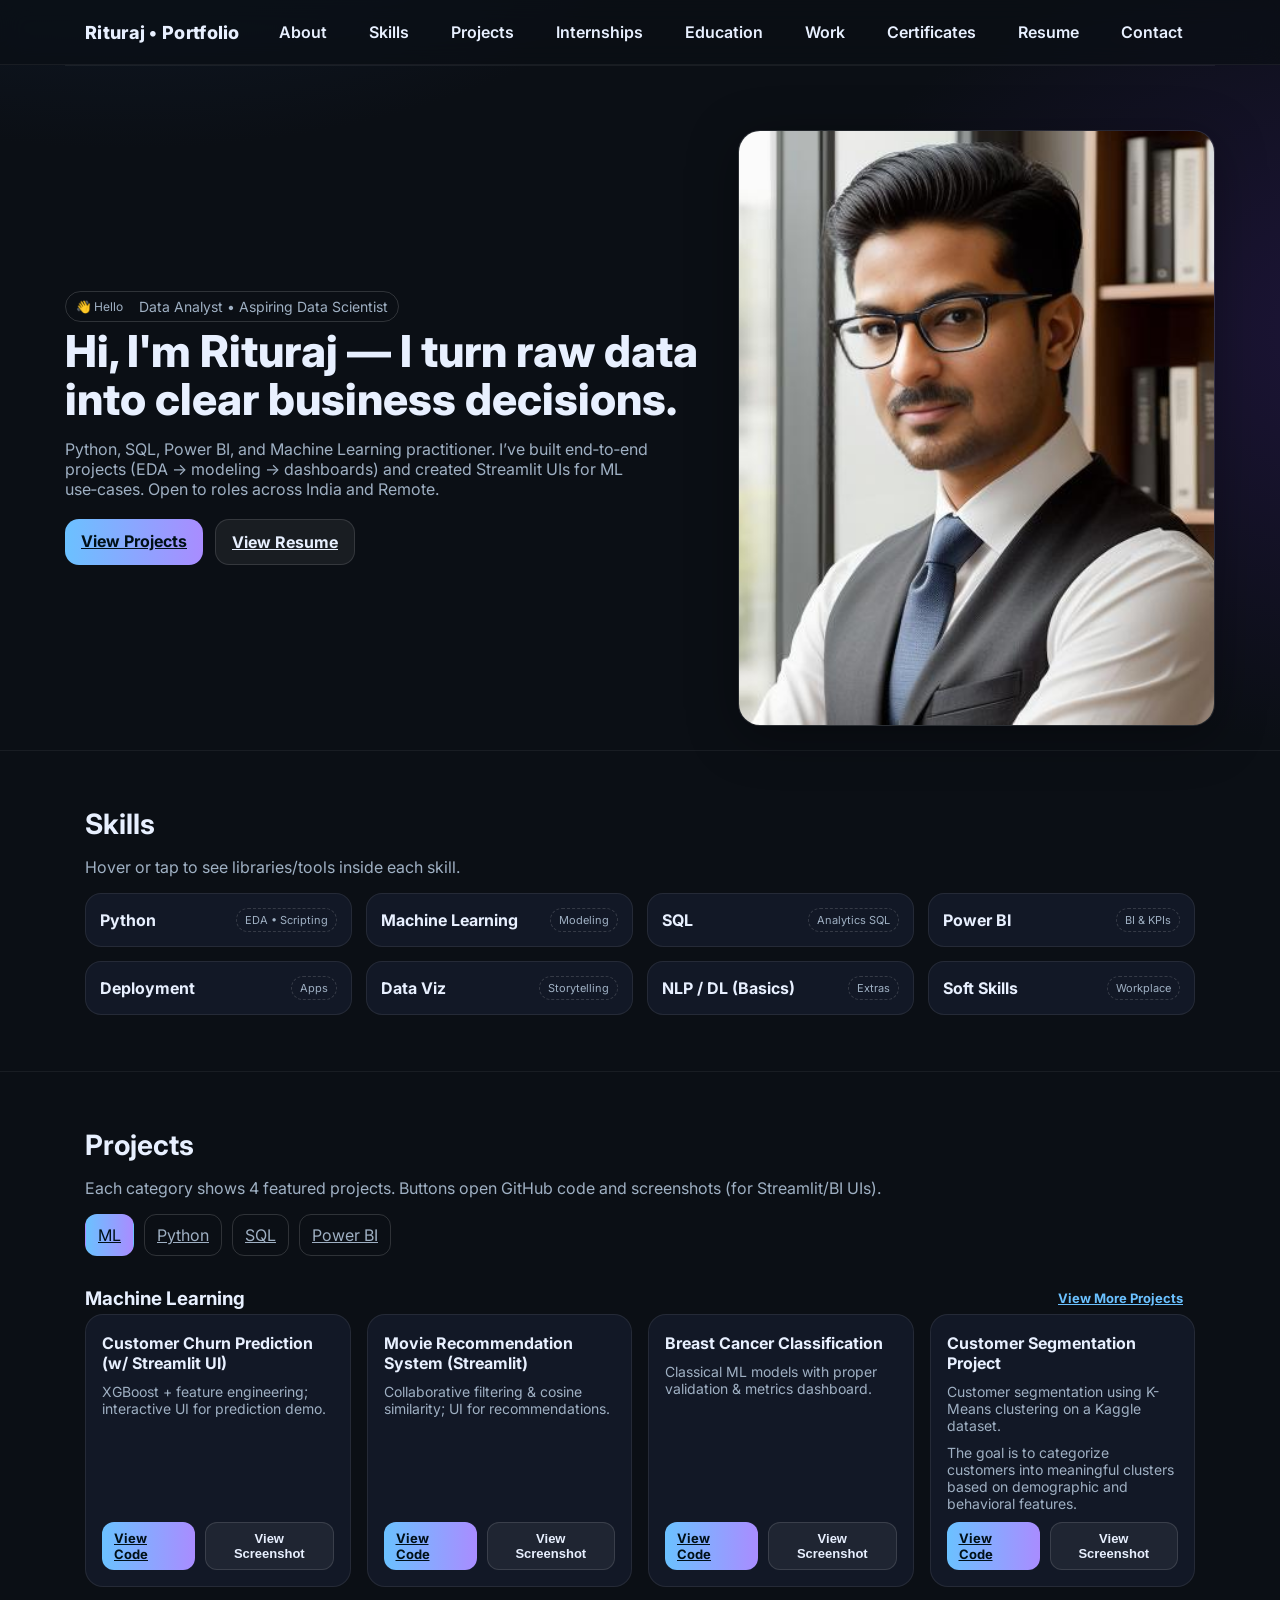
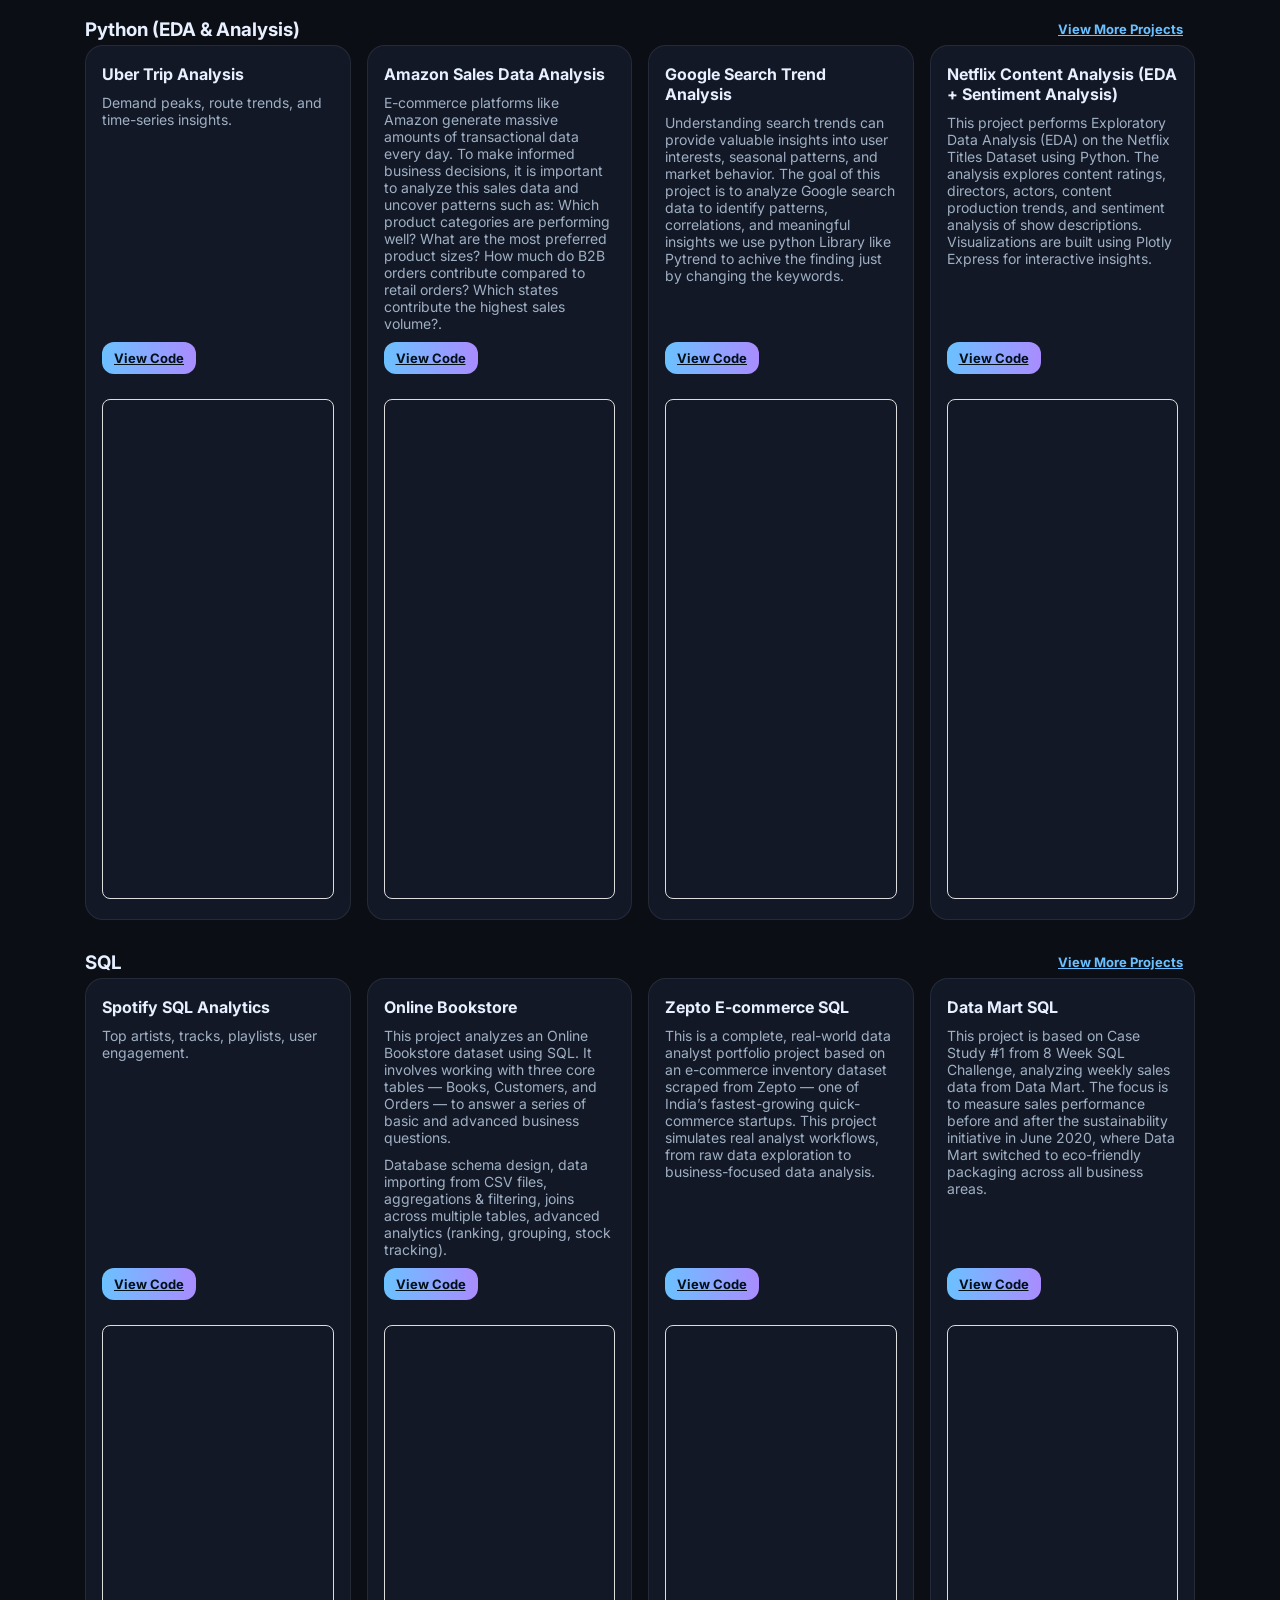
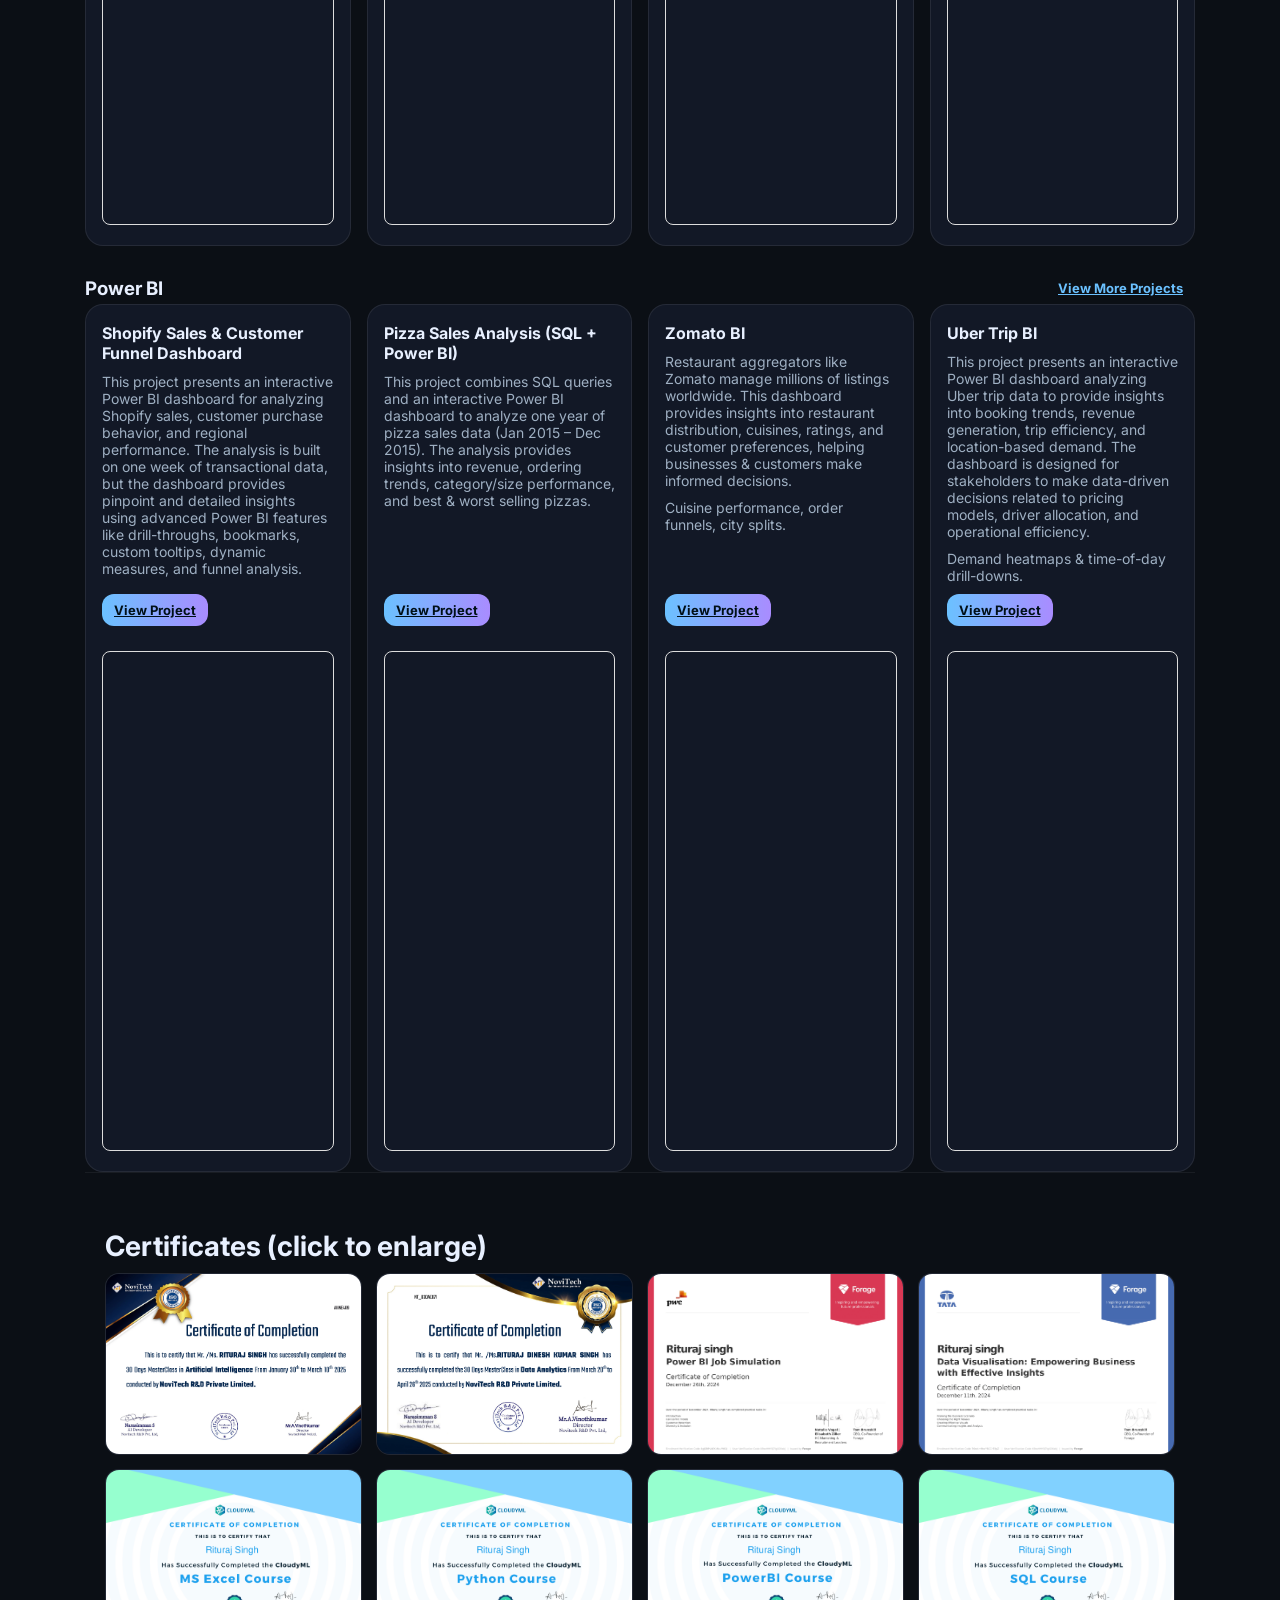
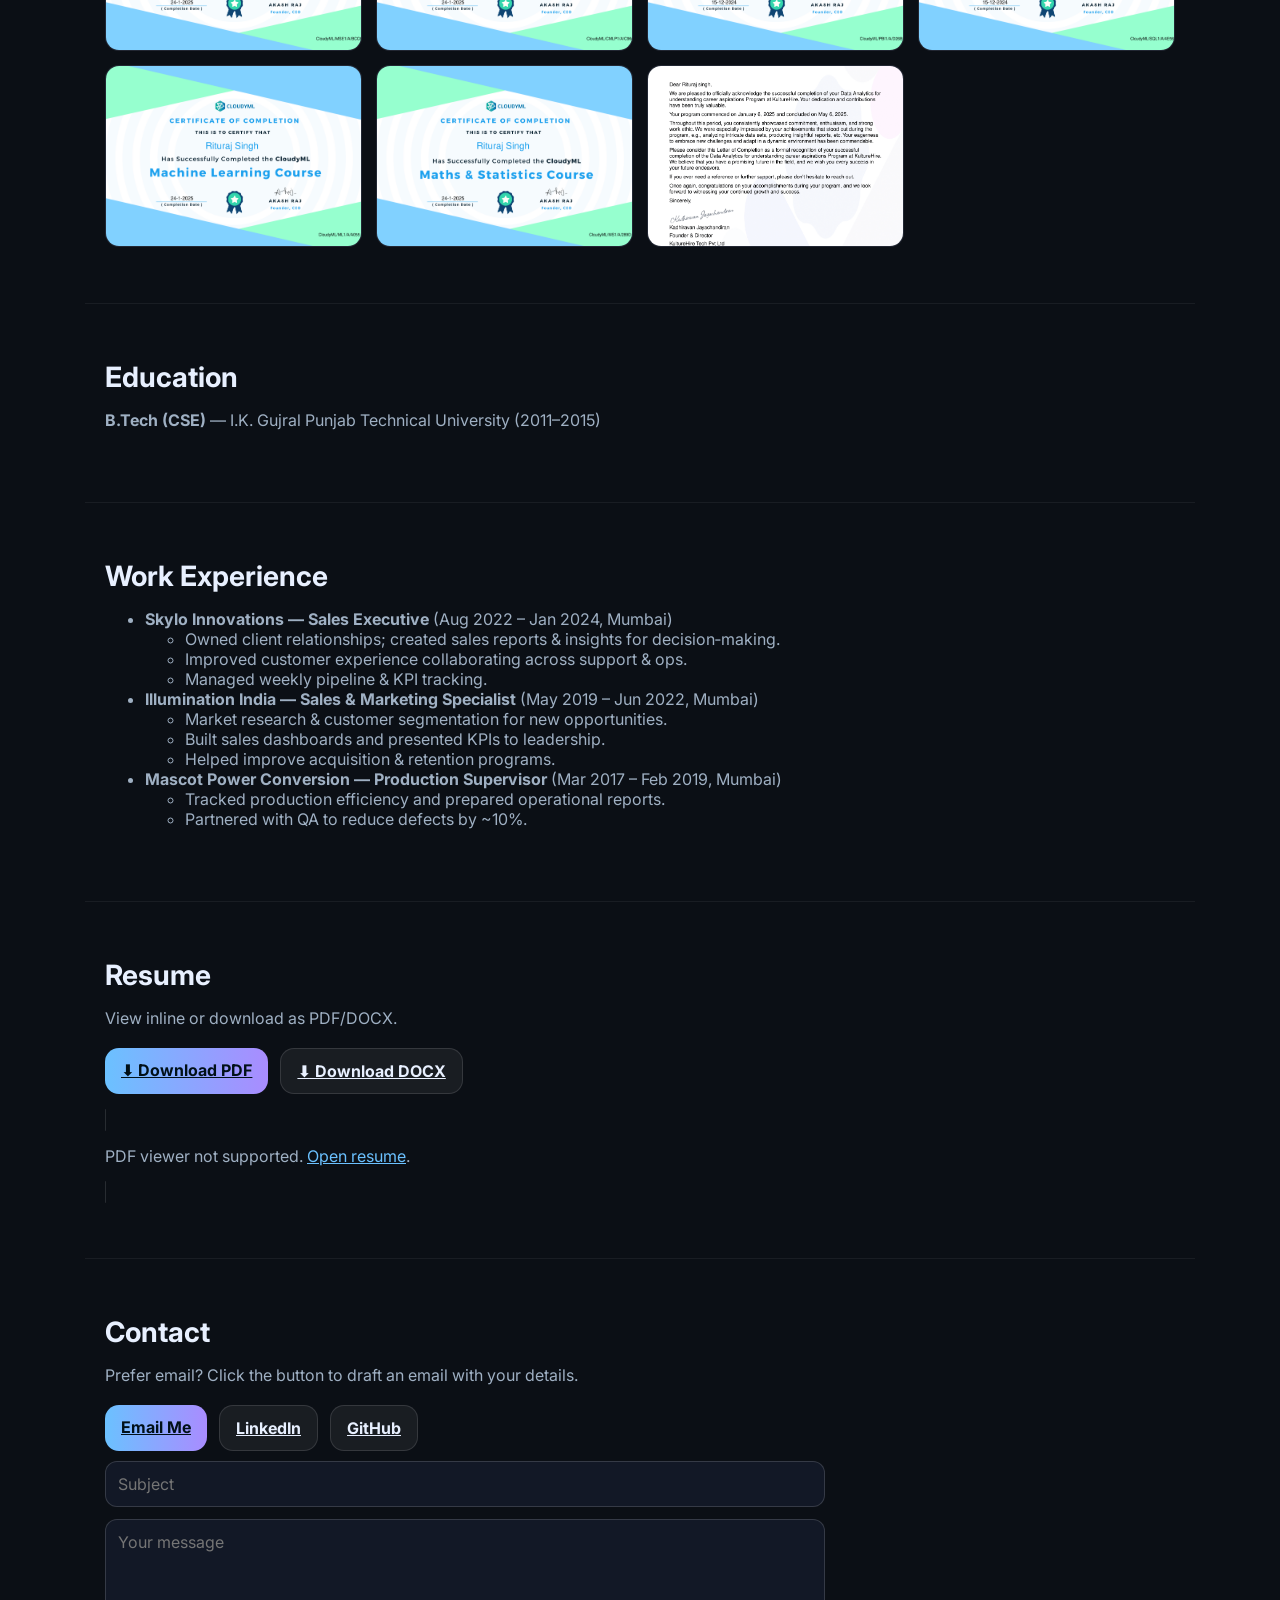
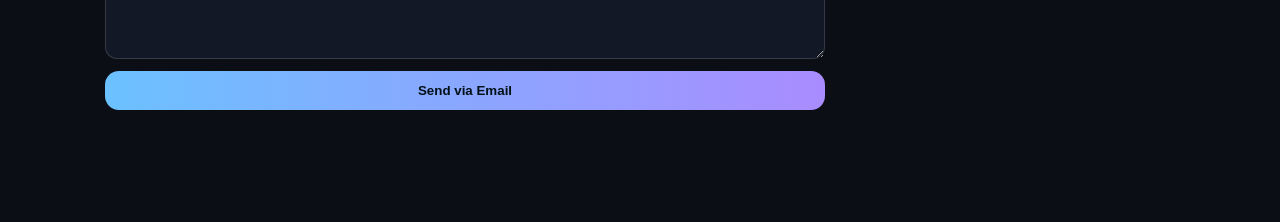
==== index.html @ 136d410c "Update index.html" ====
<!DOCTYPE html>
<html lang="en">
<head>
  <meta charset="utf-8" />
  <meta name="viewport" content="width=device-width, initial-scale=1" />
  <title>Rituraj Singh — Data Analyst | Aspiring Data Scientist</title>
  <meta name="description" content="Portfolio of Rituraj Singh — Data Analyst & aspiring Data Scientist. Python, SQL, Power BI, Machine Learning, Streamlit." />
  <link rel="preconnect" href="https://fonts.googleapis.com"/>
  <link rel="preconnect" href="https://fonts.gstatic.com" crossorigin/>
  <link href="https://fonts.googleapis.com/css2?family=Inter:wght@400;500;600;700;800&display=swap" rel="stylesheet"/>
  <style>
    :root{
      --bg:#0b0f15; --card:#121826; --muted:#9fb0c3; --text:#e8f0ff; --brand:#6bc1ff; --brand-2:#a98cff; --accent:#1f9dff;
      --ring: rgba(107,193,255,.35);
    }
    *{box-sizing:border-box}
    html{scroll-behavior:smooth}
    body{margin:0;background:radial-gradient(1200px 800px at 10% -5%,#132034 10%,transparent 60%),
                    radial-gradient(1000px 700px at 110% 5%,#1b1434 10%,transparent 60%),
                    linear-gradient(#0b0f15,#0b0f15);
         color:var(--text);font-family:Inter,system-ui,-apple-system,Segoe UI,Roboto,sans-serif}
    a{color:var(--brand)}
    img{max-width:100%;display:block}
    .wrap{max-width:1150px;margin:0 auto;padding:0 20px}

    /* NAV */
    header{position:sticky;top:0;z-index:50;background:rgba(11,15,21,.7);backdrop-filter:saturate(1.2) blur(12px);
      border-bottom:1px solid rgba(255,255,255,.06)}
    .nav{display:flex;align-items:center;justify-content:space-between;height:64px}
    .nav h1{font-size:18px;margin:0;font-weight:800;letter-spacing:.3px}
    .nav ul{list-style:none;display:flex;gap:18px;margin:0;padding:0}
    .nav a{color:var(--text);text-decoration:none;font-weight:600;padding:10px 12px;border-radius:10px}
    .nav a:hover{background:rgba(255,255,255,.06)}

    /* HERO */
    .hero{display:grid;grid-template-columns:1.2fr .9fr;gap:36px;align-items:center;padding:64px 0 24px}
    .badge{display:inline-flex;align-items:center;gap:8px;padding:6px 10px;border:1px solid rgba(255,255,255,.15);border-radius:999px;color:var(--muted);font-size:12px}
    .title{font-size:44px;line-height:1.08;margin:.4rem 0 1rem;font-weight:800}
    .lead{font-size:16px;color:var(--muted);max-width:64ch}
    .cta{margin-top:20px;display:flex;gap:12px;flex-wrap:wrap}
    .btn{appearance:none;border:0;border-radius:14px;padding:12px 16px;font-weight:700;cursor:pointer}
    .btn-primary{background:linear-gradient(90deg,var(--brand),var(--brand-2));color:#001018;box-shadow:0 0 0 0 var(--ring)}
    .btn-primary:hover{filter:brightness(1.07)}
    .btn-ghost{background:rgba(255,255,255,.06);color:var(--text);border:1px solid rgba(255,255,255,.12)}
    .hero-card{background:linear-gradient(180deg,rgba(255,255,255,.06),rgba(255,255,255,.02));border:1px solid rgba(255,255,255,.08);
      border-radius:22px;overflow:hidden;box-shadow:0 10px 50px rgba(0,0,0,.35)}
    .hero-card .img{aspect-ratio:4/5;object-fit:cover}

    section{padding:56px 0;border-top:1px solid rgba(255,255,255,.06)}
    section h2{font-size:28px;margin:0 0 10px}
    .muted{color:var(--muted)}

    /* SKILLS */
    .skill-grid{display:grid;grid-template-columns:repeat(4,1fr);gap:14px}
    .skill{background:var(--card);border:1px solid rgba(255,255,255,.08);padding:14px;border-radius:16px;position:relative}
    .skill>.row{display:flex;align-items:center;justify-content:space-between;gap:8px}
    .skill h4{margin:0;font-size:16px}
    .chip{font-size:11px;color:var(--muted);border:1px dashed rgba(255,255,255,.15);padding:4px 8px;border-radius:999px}
    .subskills{display:none;margin-top:10px;color:#cfe1ff;font-size:13px;line-height:1.65}
    .skill:hover .subskills, .skill[aria-expanded="true"] .subskills{display:block}
    .skill:focus-within{outline:2px solid var(--ring)}
    .toggle{background:transparent;border:0;color:var(--brand);cursor:pointer}

    /* PROJECTS */
    .tabs{display:flex;gap:10px;margin:10px 0 22px;flex-wrap:wrap}
    .tab{padding:10px 12px;border:1px solid rgba(255,255,255,.15);border-radius:12px;cursor:pointer;color:var(--muted)}
    .tab.active{color:#001018;background:linear-gradient(90deg,var(--brand),var(--brand-2));border-color:transparent}
    .grid{display:grid;grid-template-columns:repeat(4,1fr);gap:16px}
    .card{background:var(--card);border:1px solid rgba(255,255,255,.08);border-radius:18px;padding:16px;display:flex;flex-direction:column;gap:10px}
    .card h4{margin:2px 0 0}
    .card p{margin:0;color:var(--muted);font-size:14px}
    .card .actions{margin-top:auto;display:flex;gap:10px}
    .btn-sm{font-size:13px;padding:8px 12px;border-radius:12px}

    /* CERTIFICATES */
    .gallery{display:grid;grid-template-columns:repeat(4,1fr);gap:14px}
    .gallery a{border-radius:14px;overflow:hidden;border:1px solid rgba(255,255,255,.08);display:block;background:#0f1522}
    .gallery img{width:100%;height:180px;object-fit:cover}
    .lightbox{position:fixed;inset:0;background:rgba(0,0,0,.7);display:none;place-items:center;padding:20px;z-index:60}
    .lightbox img{max-width:min(100%,1100px);max-height:85vh;border-radius:16px}

    /* RESUME */
    .resume-embed{width:100%;height:680px;border:1px solid rgba(255,255,255,.12);border-radius:16px}

    /* CONTACT */
    form{display:grid;gap:12px;max-width:720px}
    input,textarea{background:var(--card);border:1px solid rgba(255,255,255,.15);border-radius:12px;padding:12px;color:var(--text);font:inherit}
    textarea{min-height:140px}

    /* UTIL */
    .kicker{color:var(--muted);font-size:14px}
    .spacer{height:6px}

    /* RESPONSIVE */
    @media (max-width: 1000px){
      .hero{grid-template-columns:1fr;gap:24px}
      .grid{grid-template-columns:repeat(2,1fr)}
      .skill-grid{grid-template-columns:repeat(2,1fr)}
      .gallery{grid-template-columns:repeat(2,1fr)}
    }
    @media (max-width:600px){
      .grid{grid-template-columns:1fr}
      .skill-grid{grid-template-columns:1fr}
      .gallery{grid-template-columns:1fr}
      .title{font-size:34px}
    }
  </style>
</head>
<body>
  <!-- NAV -->
  <header>
    <div class="wrap nav">
      <h1>Rituraj • Portfolio</h1>
      <nav>
        <ul>
          <li><a href="#about">About</a></li>
          <li><a href="#skills">Skills</a></li>
          <li><a href="#projects">Projects</a></li>
          <li><a href="#internships">Internships</a></li>
          <li><a href="#education">Education</a></li>
          <li><a href="#work">Work</a></li>
          <li><a href="#certs">Certificates</a></li>
          <li><a href="#resume">Resume</a></li>
          <li><a href="#contact">Contact</a></li>
        </ul>
      </nav>
    </div>
  </header>

  <!-- HERO / ABOUT -->
  <section id="about" class="wrap hero">
    <div>
      <span class="badge">👋 Hello
        <span class="spacer"></span>
        <span class="kicker">Data Analyst • Aspiring Data Scientist</span>
      </span>
      <h2 class="title">Hi, I'm Rituraj — I turn raw data into clear business decisions.</h2>
      <p class="lead">Python, SQL, Power BI, and Machine Learning practitioner. I’ve built end‑to‑end projects (EDA → modeling → dashboards) and created Streamlit UIs for ML use‑cases. Open to roles across India and Remote.</p>
      <div class="cta">
        <a class="btn btn-primary" href="#projects">View Projects</a>
        <a class="btn btn-ghost" href="#resume">View Resume</a>
      </div>
    </div>
    <div class="hero-card">
      <img class="img" src="assets/img/profile.jpg" alt="Rituraj Singh profile"/>
    </div>
  </section>

  <!-- SKILLS -->
  <section id="skills">
    <div class="wrap">
      <h2>Skills</h2>
      <p class="muted">Hover or tap to see libraries/tools inside each skill.</p>
      <div class="skill-grid">
        <div class="skill" tabindex="0" aria-expanded="false">
          <div class="row">
            <h4>Python</h4>
            <span class="chip">EDA • Scripting</span>
          </div>
          <div class="subskills">Pandas, NumPy, Matplotlib, Seaborn, Plotly, Jupyter, OOP, Requests, BeautifulSoup (Web Scraping), Regex.</div>
        </div>
        <div class="skill" tabindex="0" aria-expanded="false">
          <div class="row">
            <h4>Machine Learning</h4>
            <span class="chip">Modeling</span>
          </div>
          <div class="subskills">Scikit‑learn, XGBoost, Logistic/Linear Regression, Random Forest, SVM, KNN, Pipeline, Feature Engineering, Cross‑Validation, ROC‑AUC, F1.</div>
        </div>
        <div class="skill" tabindex="0" aria-expanded="false">
          <div class="row">
            <h4>SQL</h4>
            <span class="chip">Analytics SQL</span>
          </div>
          <div class="subskills">Joins, CTEs, Window Functions, Subqueries, Aggregations, Views, Indexing, Data Modeling, Query Optimization.</div>
        </div>
        <div class="skill" tabindex="0" aria-expanded="false">
          <div class="row">
            <h4>Power BI</h4>
            <span class="chip">BI & KPIs</span>
          </div>
          <div class="subskills">DAX, Data Modeling, Star Schema, Relationships, Power Query (ETL), Measures, Tooltips, Bookmarks, Drill‑through, Publishing.</div>
        </div>
        <div class="skill" tabindex="0" aria-expanded="false">
          <div class="row">
            <h4>Deployment</h4>
            <span class="chip">Apps</span>
          </div>
          <div class="subskills">Streamlit (UI), Flask (APIs), Render/Streamlit Cloud (deploy), Git/GitHub, CI basics.</div>
        </div>
        <div class="skill" tabindex="0" aria-expanded="false">
          <div class="row">
            <h4>Data Viz</h4>
            <span class="chip">Storytelling</span>
          </div>
          <div class="subskills">Charts (bar, line, area, scatter), Layout, Color & Contrast, Annotations, Insight Narratives.</div>
        </div>
        <div class="skill" tabindex="0" aria-expanded="false">
          <div class="row">
            <h4>NLP / DL (Basics)</h4>
            <span class="chip">Extras</span>
          </div>
          <div class="subskills">Text Preprocessing, TF‑IDF, Word Embeddings, TensorFlow (intro), Sentiment Analysis.</div>
        </div>
        <div class="skill" tabindex="0" aria-expanded="false">
          <div class="row">
            <h4>Soft Skills</h4>
            <span class="chip">Workplace</span>
          </div>
          <div class="subskills">Problem Solving, Communication, Stakeholder Management, Presentation, Collaboration.</div>
        </div>
      </div>
    </div>
  </section>

  <!-- PROJECTS -->
  <section id="projects">
    <div class="wrap">
      <h2>Projects</h2>
      <p class="muted">Each category shows 4 featured projects. Buttons open GitHub code and screenshots (for Streamlit/BI UIs).</p>

      <!-- Tabs just for quick jump links -->
      <div class="tabs">
        <a class="tab active" href="#ml">ML</a>
        <a class="tab" href="#python">Python</a>
        <a class="tab" href="#sql">SQL</a>
        <a class="tab" href="#powerbi">Power BI</a>
      </div>

   <!-- ML -->
<div style="display:flex; justify-content:space-between; align-items:center; margin-top:26px;">
  <h3 id="ml" style="margin:0;">Machine Learning</h3>
  <a class="btn btn-sm btn-outline-primary" 
     target="_blank" 
     href="https://github.com/rjdecore/Machine-Learning-Project">View More Projects</a>
</div>

<div class="grid">

  <!-- Project 1 -->
  <article class="card">
    <h4>Customer Churn Prediction (w/ Streamlit UI)</h4>
    <p>XGBoost + feature engineering; interactive UI for prediction demo.</p>
    <div class="actions">
      <a class="btn btn-sm btn-primary" target="_blank" href="https://github.com/rjdecore/Machine-Learning-Project/tree/main/Customer_churn_Predict">View Code</a>
      <button class="btn btn-sm btn-ghost" data-shot="assets/img/shots/churn-ui.png">View Screenshot</button>
    </div>
  </article>

  <!-- Project 2 -->
  <article class="card">
    <h4>Movie Recommendation System (Streamlit)</h4>
    <p>Collaborative filtering & cosine similarity; UI for recommendations.</p>
    <div class="actions">
      <a class="btn btn-sm btn-primary" target="_blank" href="https://github.com/rjdecore/Machine-Learning-Project/tree/main/Movie-Recommender_system">View Code</a>
      <button class="btn btn-sm btn-ghost" data-shot="assets/img/shots/movie.png">View Screenshot</button>
    </div>
  </article>

  <!-- Project 3 -->
  <article class="card">
    <h4>Breast Cancer Classification</h4>
    <p>Classical ML models with proper validation & metrics dashboard.</p>
    <div class="actions">
      <a class="btn btn-sm btn-primary" target="_blank" href="https://github.com/rjdecore/Machine-Learning-Project/tree/main/Breast_Cancer">View Code</a>
      <button class="btn btn-sm btn-ghost" data-shot="assets/img/shots/cancer.png">View Screenshot</button>
    </div>
  </article>

  <!-- Project 4 -->
  <article class="card">
    <h4>Customer Segmentation Project</h4>
    <p>Customer segmentation using K-Means clustering on a Kaggle dataset.</p>
    <p>The goal is to categorize customers into meaningful clusters based on demographic and behavioral features.</p>
    <div class="actions">
      <a class="btn btn-sm btn-primary" target="_blank" href="https://github.com/rjdecore/Machine-Learning-Project/tree/main/Unsupervi-K-mean/Customer%20Segmentation">View Code</a>
      <button class="btn btn-sm btn-ghost" data-shot="assets/img/shots/cluster.png">View Screenshot</button>
    </div>
  </article>

</div>


   <!-- PYTHON SECTION -->
<div style="display:flex; justify-content:space-between; align-items:center; margin-top:26px;">
  <h3 id="python" style="margin:0;">Python (EDA & Analysis)</h3>
  <a class="btn btn-sm btn-outline-primary" 
     target="_blank" 
     href="https://github.com/rjdecore/Python-Project">View More Projects</a>
</div>

<div class="grid">

  <!-- Project 1 -->
  <article class="card">
    <h4>Uber Trip Analysis</h4>
    <p>Demand peaks, route trends, and time-series insights.</p>
    <div class="actions">
      <a class="btn btn-sm btn-primary" target="_blank" href="https://github.com/rjdecore/Python-Project">View Code</a>
    </div>
    <div class="pdf-preview" style="margin-top:15px;">
      <iframe src="assets/docs/Uber_Analysis.pdf" width="100%" height="500px" style="border:1px solid #ddd; border-radius:8px;"></iframe>
    </div>
  </article>

  <!-- Project 2 -->
  <article class="card">
    <h4>Amazon Sales Data Analysis</h4>
    <p>E-commerce platforms like Amazon generate massive amounts of transactional data every day.
To make informed business decisions, it is important to analyze this sales data and uncover patterns such as:

Which product categories are performing well?
What are the most preferred product sizes?
How much do B2B orders contribute compared to retail orders?
Which states contribute the highest sales volume?.</p>
    <div class="actions">
      <a class="btn btn-sm btn-primary" target="_blank" href="https://github.com/rjdecore/Python-Project/tree/main/Amazone-sales">View Code</a>
    </div>
    <div class="pdf-preview" style="margin-top:15px;">
      <iframe src="assets/docs/Amazone.pdf" width="100%" height="500px" style="border:1px solid #ddd; border-radius:8px;"></iframe>
    </div>
  </article>

  <!-- Project 3 -->
  <article class="card">
    <h4>Google Search Trend Analysis</h4>
    <p>Understanding search trends can provide valuable insights into user interests, seasonal patterns, and market behavior.
The goal of this project is to analyze Google search data to identify patterns, correlations, and meaningful insights we use python Library like Pytrend to achive the finding just by changing the keywords.</p>
    <div class="actions">
      <a class="btn btn-sm btn-primary" target="_blank" href="https://github.com/rjdecore/Python-Project/tree/main/Google_Search_Trend_Analysis">View Code</a>
    </div>
    <div class="pdf-preview" style="margin-top:15px;">
      <iframe src="assets/docs/Google-search-trend.pdf" width="100%" height="500px" style="border:1px solid #ddd; border-radius:8px;"></iframe>
    </div>
  </article>

 <!-- Project 4 -->
  <article class="card">
    <h4>Netflix Content Analysis (EDA + Sentiment Analysis)</h4>
    <p>This project performs Exploratory Data Analysis (EDA) on the Netflix Titles Dataset using Python.
The analysis explores content ratings, directors, actors, content production trends, and sentiment analysis of show descriptions.
Visualizations are built using Plotly Express for interactive insights.</p>
    <div class="actions">
      <a class="btn btn-sm btn-primary" target="_blank" href="https://github.com/rjdecore/Python-Project/tree/main/neflik_senti">View Code</a>
    </div>
    <div class="pdf-preview" style="margin-top:15px;">
      <iframe src="assets/docs/Netflix-sentiment.pdf" width="100%" height="500px" style="border:1px solid #ddd; border-radius:8px;"></iframe>
    </div>
  </article>

</div>



<!-- SQL -->
<div style="display:flex; justify-content:space-between; align-items:center; margin-top:26px;">
  <h3 id="sql" style="margin:0;">SQL</h3>
  <a class="btn btn-sm btn-outline-primary" 
     target="_blank" 
     href="https://github.com/rjdecore/Sql_Project">View More Projects</a>
</div>

<div class="grid">

  <!-- Project 1 -->
  <article class="card">
    <h4>Spotify SQL Analytics</h4>
    <p>Top artists, tracks, playlists, user engagement.</p>
    <div class="actions">
      <a class="btn btn-sm btn-primary" target="_blank" href="https://github.com/rjdecore/Sql_Project/tree/main/Spotify%20Advanced%20SQL%20Project">View Code</a>
    </div>
    <div class="pdf-preview" style="margin-top:15px;">
      <iframe src="assets/docs/Spotify_SQL_Analytics.pdf" width="100%" height="500px" style="border:1px solid #ddd; border-radius:8px;"></iframe>
    </div>
  </article>

  <!-- Project 2 -->
  <article class="card">
    <h4>Online Bookstore</h4>
    <p>This project analyzes an Online Bookstore dataset using SQL. It involves working with three core tables — Books, Customers, and Orders — to answer a series of basic and advanced business questions.</p>
    <p>Database schema design, data importing from CSV files, aggregations & filtering, joins across multiple tables, advanced analytics (ranking, grouping, stock tracking).</p>
    <div class="actions">
      <a class="btn btn-sm btn-primary" target="_blank" href="https://github.com/rjdecore/Sql_Project">View Code</a>
    </div>
    <div class="pdf-preview" style="margin-top:15px;">
      <iframe src="assets/docs/online_book_store.pdf" width="100%" height="500px" style="border:1px solid #ddd; border-radius:8px;"></iframe>
    </div>
  </article>

  <!-- Project 3 -->
  <article class="card">
    <h4>Zepto E-commerce SQL</h4>
    <p>This is a complete, real-world data analyst portfolio project based on an e-commerce inventory dataset scraped from Zepto — one of India’s fastest-growing quick-commerce startups. This project simulates real analyst workflows, from raw data exploration to business-focused data analysis.</p>
    <div class="actions">
      <a class="btn btn-sm btn-primary" target="_blank" href="https://github.com/rjdecore/Sql_Project/tree/main/Zepto-Ecommerce-Sales">View Code</a>
    </div>
    <div class="pdf-preview" style="margin-top:15px;">
      <iframe src="assets/docs/Zepto_sol.pdf" width="100%" height="500px" style="border:1px solid #ddd; border-radius:8px;"></iframe>
    </div>
  </article>

  <!-- Project 4 -->
  <article class="card">
    <h4>Data Mart SQL</h4>
    <p>This project is based on Case Study #1 from 8 Week SQL Challenge, analyzing weekly sales data from Data Mart. The focus is to measure sales performance before and after the sustainability initiative in June 2020, where Data Mart switched to eco-friendly packaging across all business areas.</p>
    <div class="actions">
      <a class="btn btn-sm btn-primary" target="_blank" href="https://github.com/rjdecore/Sql_Project/tree/main/D-Mart">View Code</a>
    </div>
    <div class="pdf-preview" style="margin-top:15px;">
      <iframe src="assets/docs/DataMart.pdf" width="100%" height="500px" style="border:1px solid #ddd; border-radius:8px;"></iframe>
    </div>
  </article>

</div>



    <!-- POWER BI -->
<div style="display:flex; justify-content:space-between; align-items:center; margin-top:26px;">
  <h3 id="powerbi" style="margin:0;">Power BI</h3>
  <a class="btn btn-sm btn-outline-primary" 
     target="_blank" 
     href="https://github.com/rjdecore/Power-bi-Projects">View More Projects</a>
</div>

<div class="grid">

  <!-- Project 1 -->
  <article class="card">
    <h4>Shopify Sales & Customer Funnel Dashboard</h4>
    <p>This project presents an interactive Power BI dashboard for analyzing Shopify sales, customer purchase behavior, and regional performance.

The analysis is built on one week of transactional data, but the dashboard provides pinpoint and detailed insights using advanced Power BI features like drill-throughs, bookmarks, custom tooltips, dynamic measures, and funnel analysis.</p>
    <div class="actions">
      <a class="btn btn-sm btn-primary" target="_blank" href="https://github.com/rjdecore/Power-bi-Projects/tree/main/Shopify%20Sales%20%26%20Customer%20Funnel%20Dashboard%20project">View Project</a>
    </div>
    <div class="pdf-preview" style="margin-top:15px;">
      <iframe src="assets/docs/Shopify Sales.pdf" width="100%" height="500px" style="border:1px solid #ddd; border-radius:8px;"></iframe>
    </div>
  </article>

  <!-- Project 2 -->
  <article class="card">
    <h4>Pizza Sales Analysis (SQL + Power BI)</h4>
    <p>This project combines SQL queries and an interactive Power BI dashboard to analyze one year of pizza sales data (Jan 2015 – Dec 2015).

The analysis provides insights into revenue, ordering trends, category/size performance, and best & worst selling pizzas.</p>
    <div class="actions">
      <a class="btn btn-sm btn-primary" target="_blank" href="https://github.com/rjdecore/Power-bi-Projects/tree/main/Pizza_Sales_Dashboard_Sql_Powerbi">View Project</a>
    </div>
    <div class="pdf-preview" style="margin-top:15px;">
      <iframe src="assets/docs/pizza_sales.pdf" width="100%" height="500px" style="border:1px solid #ddd; border-radius:8px;"></iframe>
    </div>
  </article>

  <!-- Project 3 -->
  <article class="card">
    <h4>Zomato BI</h4>
    <p>Restaurant aggregators like Zomato manage millions of listings worldwide.
This dashboard provides insights into restaurant distribution, cuisines, ratings, and customer preferences, helping businesses & customers make informed decisions.</p>
    <p>Cuisine performance, order funnels, city splits.</p>
    
    <div class="actions">
      <a class="btn btn-sm btn-primary" target="_blank" href="https://github.com/rjdecore/Power-bi-Projects/tree/main/Zomato_Sales_Anyaisis">View Project</a>
    </div>
    <div class="pdf-preview" style="margin-top:15px;">
      <iframe src="assets/docs/Zomato_BI.pdf" width="100%" height="500px" style="border:1px solid #ddd; border-radius:8px;"></iframe>
    </div>
  </article>

  <!-- Project 4 -->
  <article class="card">
    <h4>Uber Trip BI</h4>
    <p>This project presents an interactive Power BI dashboard analyzing Uber trip data to provide insights into booking trends, revenue generation, trip efficiency, and location-based demand.

The dashboard is designed for stakeholders to make data-driven decisions related to pricing models, driver allocation, and operational efficiency.</p>
    <p>Demand heatmaps & time-of-day drill-downs.</p>
    <div class="actions">
      <a class="btn btn-sm btn-primary" target="_blank" href="https://github.com/rjdecore/Power-bi-Projects/tree/main/Uber_Trip_Detail">View Project</a>
    </div>
    <div class="pdf-preview" style="margin-top:15px;">
      <iframe src="assets/docs/uber.pdf" width="100%" height="500px" style="border:1px solid #ddd; border-radius:8px;"></iframe>
    </div>
  </article>

</div>



    <!-- CERTIFICATES (Unlimited, add as many <a> as you want) -->
  <section id="certs">
    <div class="wrap">
      <h2>Certificates (click to enlarge)</h2>
      <div class="gallery" id="certGallery">
        <!-- Duplicate/extend these lines for all your images. All will show. -->
        <a href="assets/img/certificates/novitech-ai.jpg" data-shot="assets/img/certificates/novitech-ai.jpg"><img src="assets/img/certificates/novitech-ai.jpg" alt="Novitech AI"/></a>
        <a href="assets/img/certificates/novitech-da.jpg" data-shot="assets/img/certificates/novitech-da.jpg"><img src="assets/img/certificates/novitech-da.jpg" alt="Novitech DA"/></a>
        <a href="assets/img/certificates/pwc.jpg" data-shot="assets/img/certificates/pwc.jpg"><img src="assets/img/certificates/pwc.jpg" alt="PwC"/></a>
        <a href="assets/img/certificates/tata.jpg" data-shot="assets/img/certificates/tata.jpg"><img src="assets/img/certificates/tata.jpg" alt="Tata"/></a>
        <a href="assets/img/certificates/cloudyml.jpg" data-shot="assets/img/certificates/cloudyml.jpg"><img src="assets/img/certificates/cloudyml1.jpg" alt="CloudyML"/></a>
           <a href="assets/img/certificates/cloudyml.jpg" data-shot="assets/img/certificates/cloudyml.jpg"><img src="assets/img/certificates/cloudyml2.jpg" alt="CloudyML"/></a>
            <a href="assets/img/certificates/cloudyml.jpg" data-shot="assets/img/certificates/cloudyml.jpg"><img src="assets/img/certificates/cloudyml3.jpg" alt="CloudyML"/></a>
               <a href="assets/img/certificates/cloudyml.jpg" data-shot="assets/img/certificates/cloudyml.jpg"><img src="assets/img/certificates/cloudyml4.jpg" alt="CloudyML"/></a>
                  <a href="assets/img/certificates/cloudyml.jpg" data-shot="assets/img/certificates/cloudyml.jpg"><img src="assets/img/certificates/cloudyml5.jpg" alt="CloudyML"/></a>
                     <a href="assets/img/certificates/cloudyml.jpg" data-shot="assets/img/certificates/cloudyml.jpg"><img src="assets/img/certificates/cloudyml6.jpg" alt="CloudyML"/></a>
        <a href="assets/img/certificates/kulturehire.jpg" data-shot="assets/img/certificates/kulturehire.jpg"><img src="assets/img/certificates/kulturehire.jpg" alt="KultureHire"/></a>
        <!-- Add more <a>...</a> items — everything will render. -->
      </div>
    </div>
  </section>

    <!-- EDUCATION -->
  <section id="education">
    <div class="wrap">
      <h2>Education</h2>
      <p class="muted"><strong>B.Tech (CSE)</strong> — I.K. Gujral Punjab Technical University (2011–2015)</p>
    </div>
  </section>

  <!-- WORK -->
  <section id="work">
    <div class="wrap">
      <h2>Work Experience</h2>
      <ul class="muted">
        <li><strong>Skylo Innovations — Sales Executive</strong> (Aug 2022 – Jan 2024, Mumbai)
          <ul>
            <li>Owned client relationships; created sales reports & insights for decision‑making.</li>
            <li>Improved customer experience collaborating across support & ops.</li>
            <li>Managed weekly pipeline & KPI tracking.</li>
          </ul>
        </li>
        <li><strong>Illumination India — Sales & Marketing Specialist</strong> (May 2019 – Jun 2022, Mumbai)
          <ul>
            <li>Market research & customer segmentation for new opportunities.</li>
            <li>Built sales dashboards and presented KPIs to leadership.</li>
            <li>Helped improve acquisition & retention programs.</li>
          </ul>
        </li>
        <li><strong>Mascot Power Conversion — Production Supervisor</strong> (Mar 2017 – Feb 2019, Mumbai)
          <ul>
            <li>Tracked production efficiency and prepared operational reports.</li>
            <li>Partnered with QA to reduce defects by ~10%.</li>
          </ul>
        </li>
      </ul>
    </div>
  </section>



  <!-- RESUME VIEW + DOWNLOAD -->
  <section id="resume">
    <div class="wrap">
      <h2>Resume</h2>
      <p class="muted">View inline or download as PDF/DOCX.</p>
      <div class="cta">
        <a class="btn btn-primary" href="assets/docs/Rituraj_Singh_Data_Analyst_Resume.pdf" download>⬇ Download PDF</a>
        <a class="btn btn-ghost" href="assets/docs/Rituraj_Singh_Data_Analyst_Resume.docx" download>⬇ Download DOCX</a>
      </div>
      <div style="margin:16px 0"></div>
      <object class="resume-embed" data="assets/docs/Rituraj_Singh_Data_Analyst_Resume.pdf" type="application/pdf">
        <p class="muted">PDF viewer not supported. <a href="assets/docs/Rituraj_Singh_Data_Analyst_Resume.pdf" target="_blank">Open resume</a>.</p>
      </object>
    </div>
  </section>

  <!-- CONTACT -->
  <section id="contact">
    <div class="wrap">
      <h2>Contact</h2>
      <p class="muted">Prefer email? Click the button to draft an email with your details.</p>
      <div class="cta">
        <a class="btn btn-primary" href="mailto:raj.ritu301@gmail.com?subject=Opportunity%20for%20Data%20Analyst%20Role&body=Hi%20Rituraj,%0D%0A%0D%0AWe%20found%20your%20portfolio%20impressive.%20Let's%20connect!">Email Me</a>
        <a class="btn btn-ghost" href="https://www.linkedin.com/in/rituraj2406" target="_blank">LinkedIn</a>
        <a class="btn btn-ghost" href="https://github.com/rjdecore" target="_blank">GitHub</a>
      </div>
      <div style="height:10px"></div>
      <form onsubmit="event.preventDefault();window.location='mailto:raj.ritu301@gmail.com?subject='+encodeURIComponent(document.getElementById('sub').value)+'&body='+encodeURIComponent(document.getElementById('msg').value);">
        <input id="sub" placeholder="Subject" required />
        <textarea id="msg" placeholder="Your message" required></textarea>
        <button class="btn btn-primary" type="submit">Send via Email</button>
      </form>
    </div>
  </section>

  <!-- LIGHTBOX (for screenshots & certificates) -->
  <div id="lightbox" class="lightbox" role="dialog" aria-modal="true" aria-label="Image preview">
    <img id="lightImg" alt="Preview" />
  </div>

  <script>
    // Toggle skill click (accessibility for mobile)
    document.querySelectorAll('.skill').forEach(card=>{
      card.addEventListener('click',()=>{
        const exp = card.getAttribute('aria-expanded') === 'true';
        card.setAttribute('aria-expanded', !exp);
      })
    })

    // Lightbox for screenshots & certificates
    const lb = document.getElementById('lightbox');
    const lbImg = document.getElementById('lightImg');
    function openLB(src){ lbImg.src = src; lb.style.display='grid'; }
    function closeLB(){ lb.style.display='none'; lbImg.src=''; }
    lb.addEventListener('click', closeLB);

    // Any element with data-shot opens lightbox
    document.querySelectorAll('[data-shot]').forEach(el=>{
      el.addEventListener('click', e=>{
        e.preventDefault(); openLB(el.getAttribute('data-shot'));
      })
    })
    // Certificates are anchors; ensure click opens large view
    document.querySelectorAll('#certGallery a').forEach(a=>{
      a.addEventListener('click', e=>{ e.preventDefault(); openLB(a.getAttribute('data-shot')); })
    })
  </script>
</body>
</html>
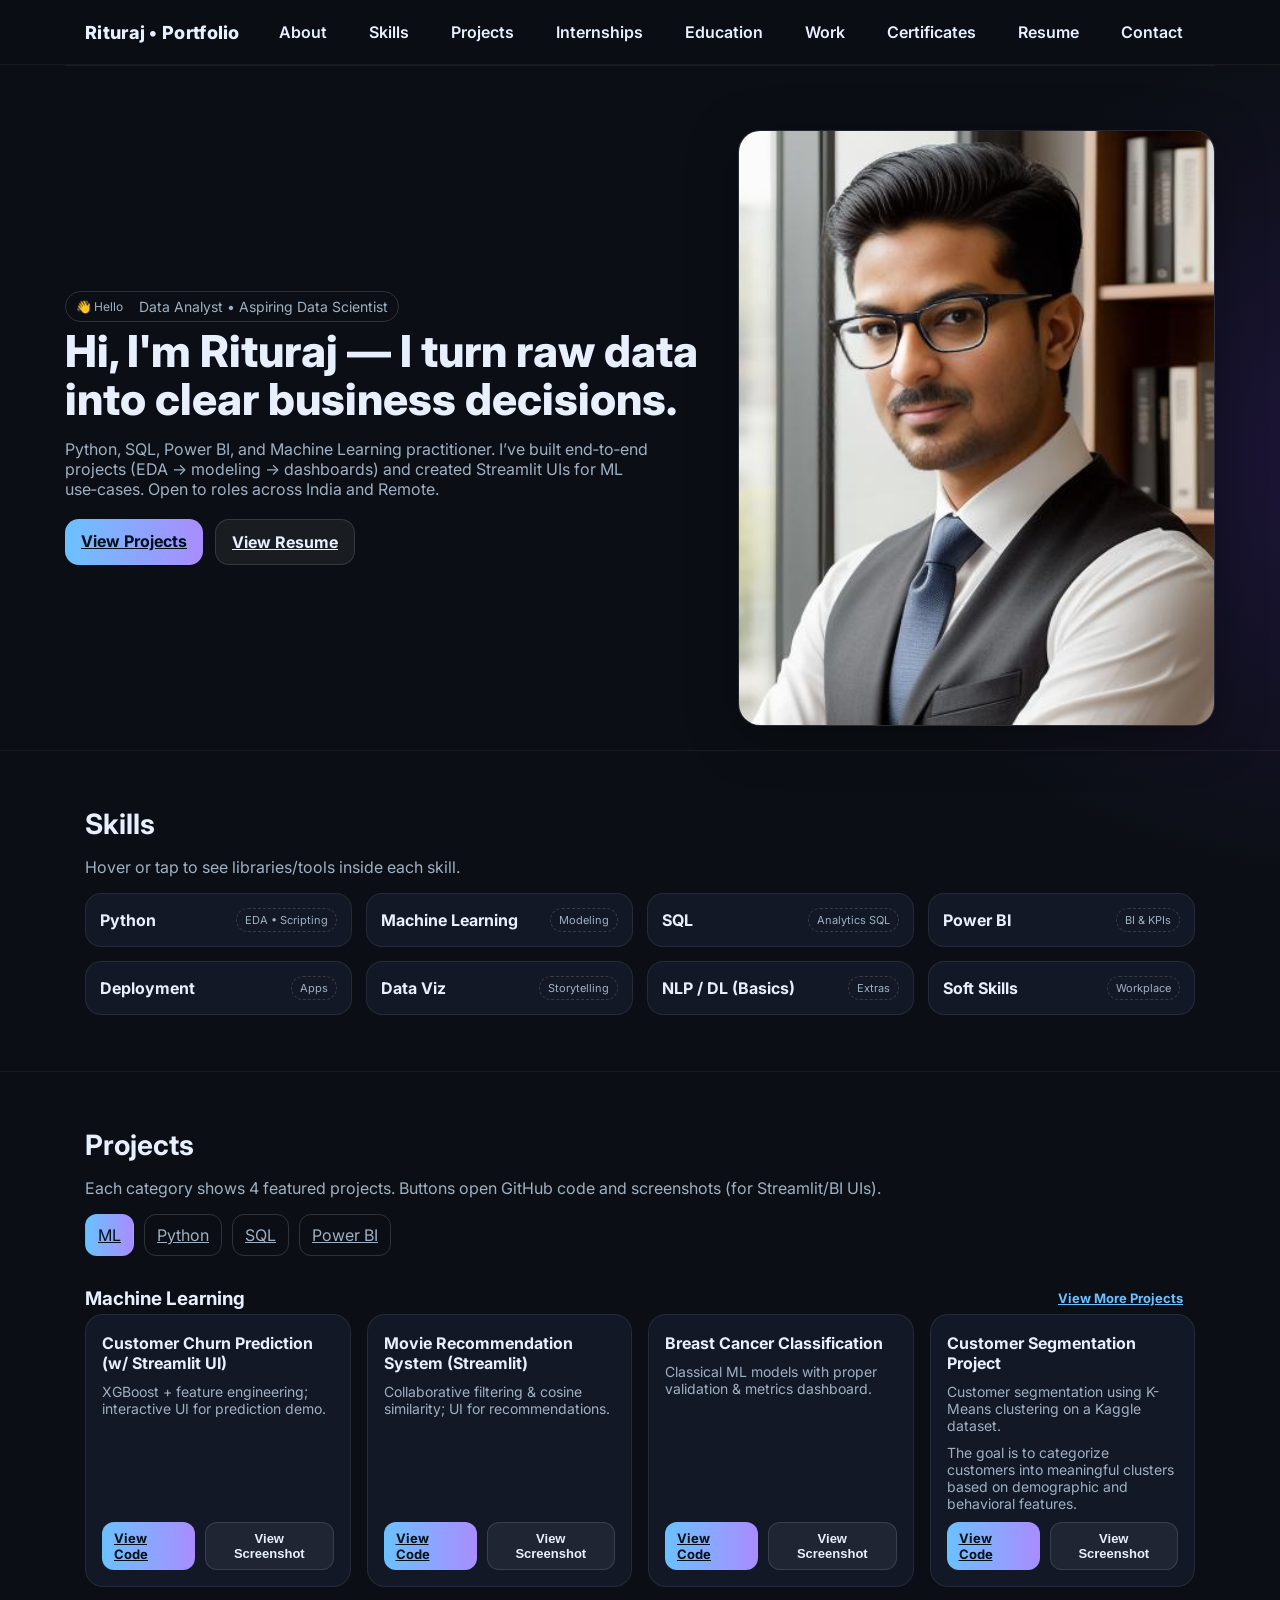
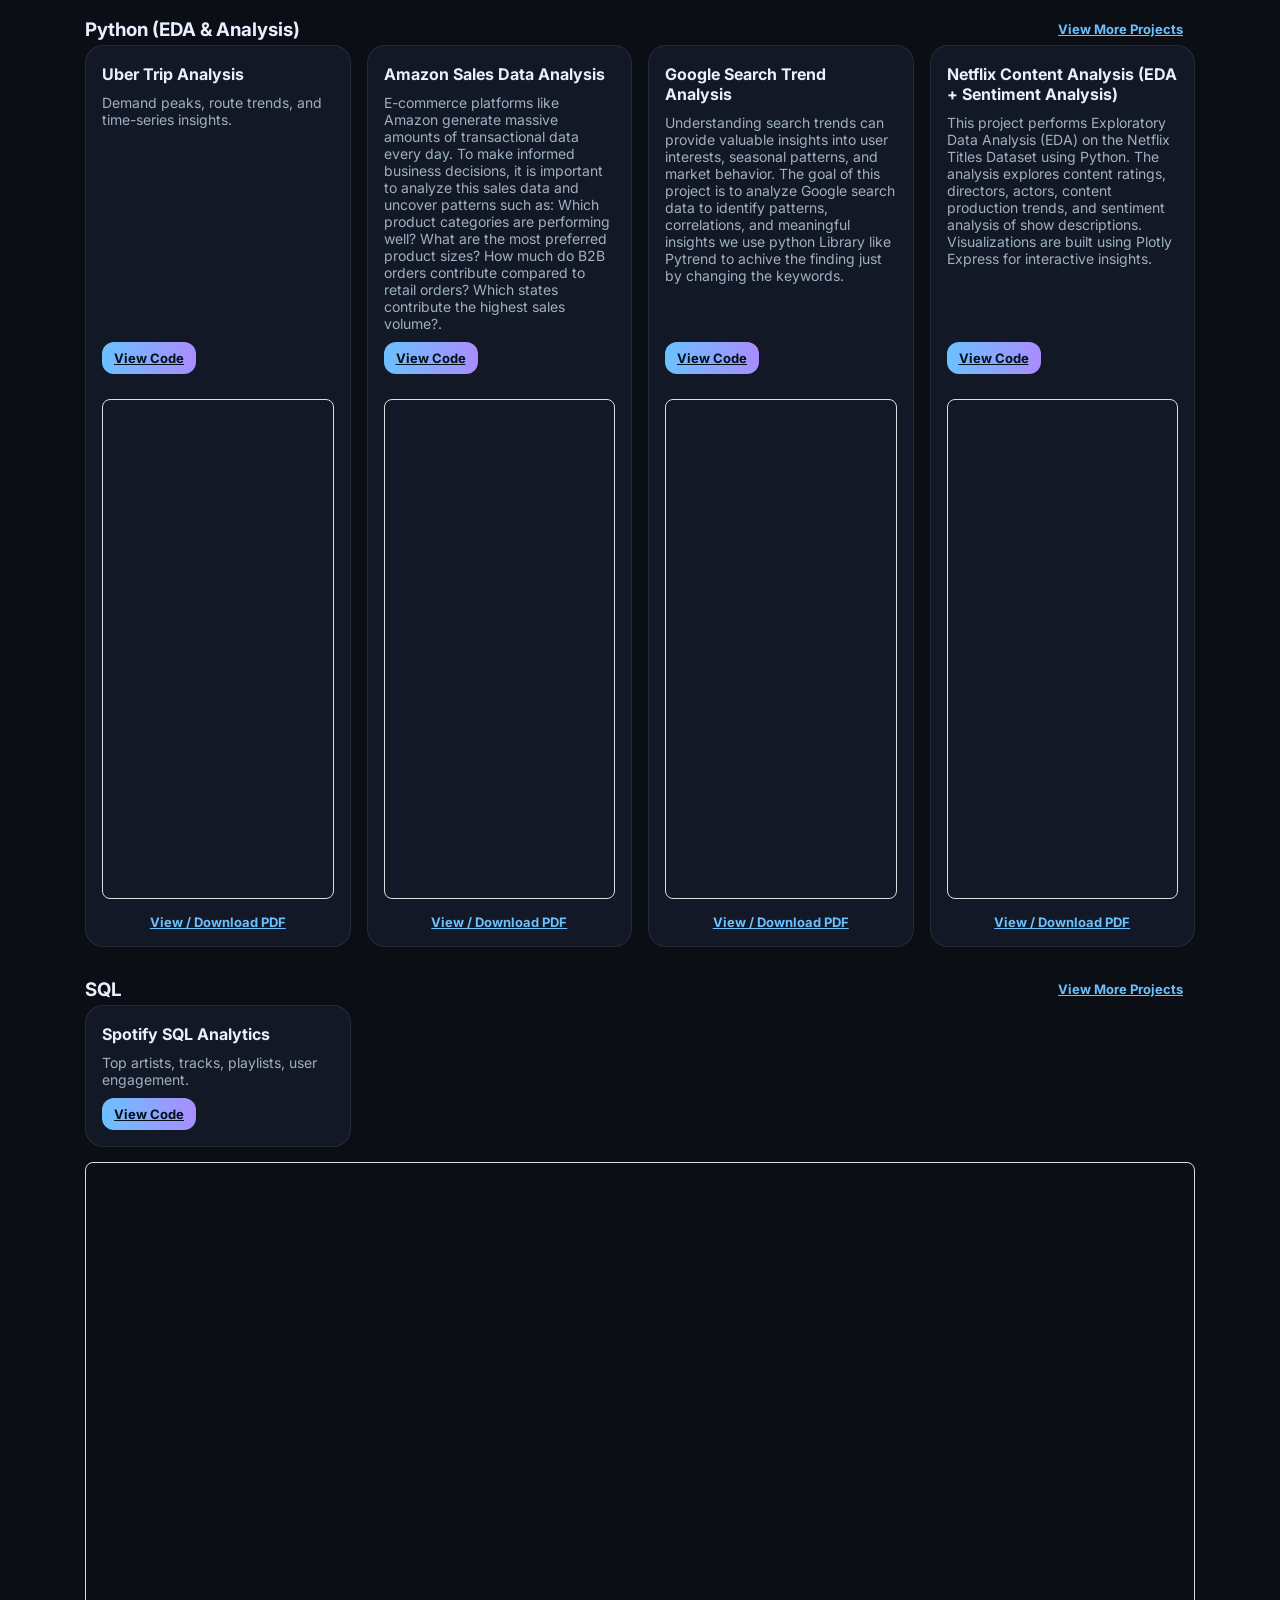
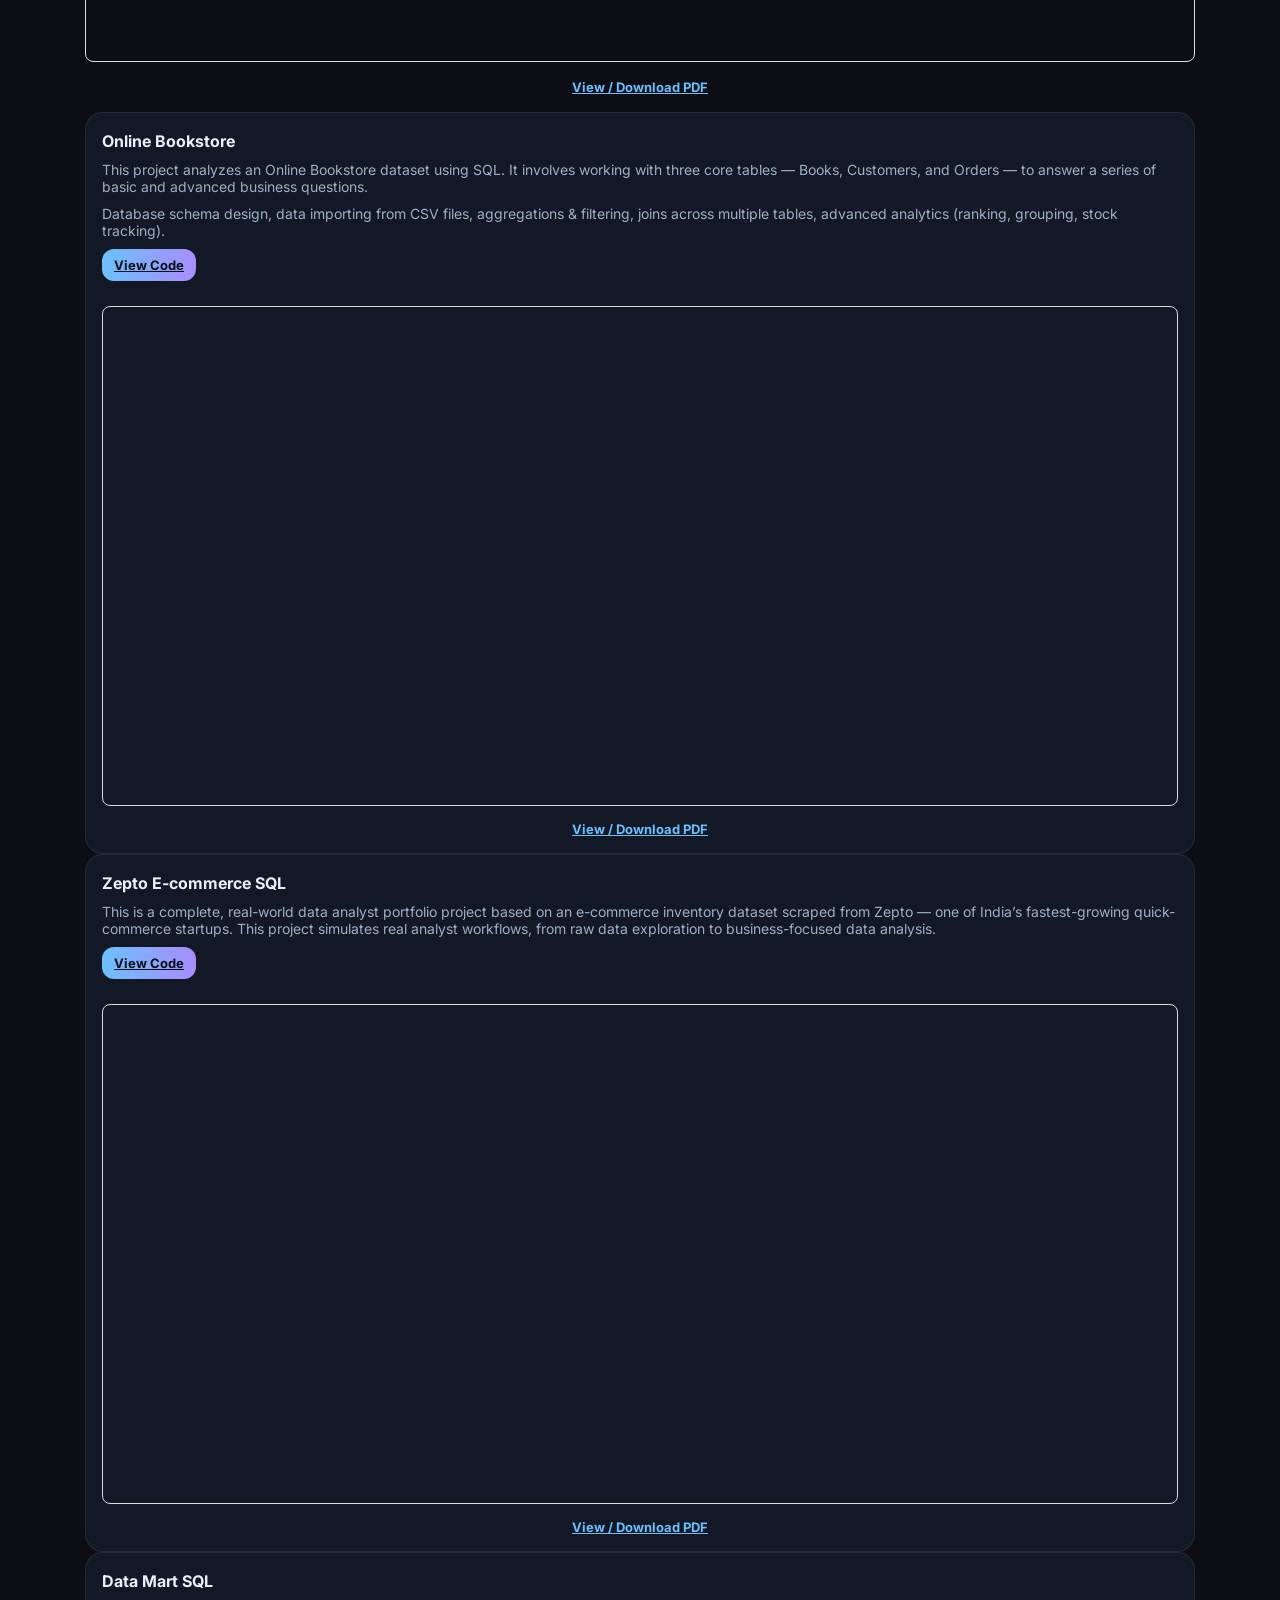
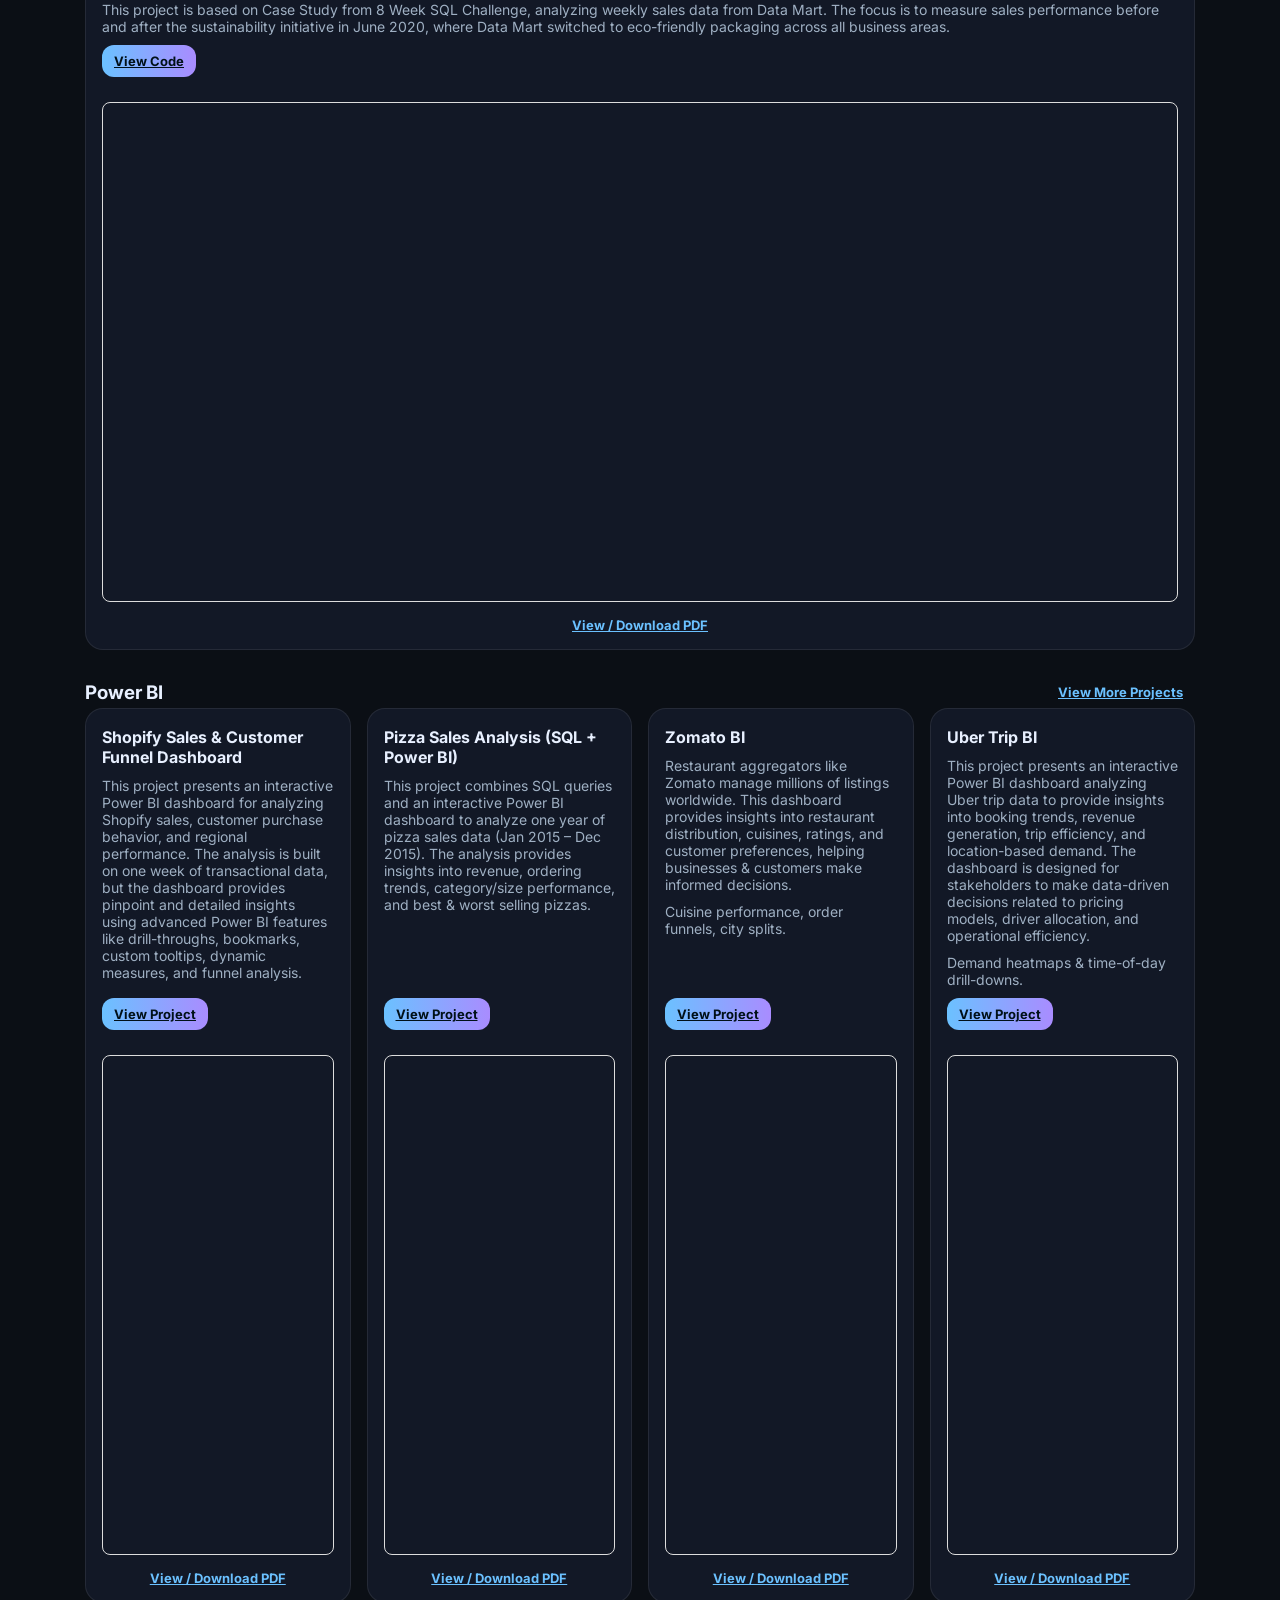
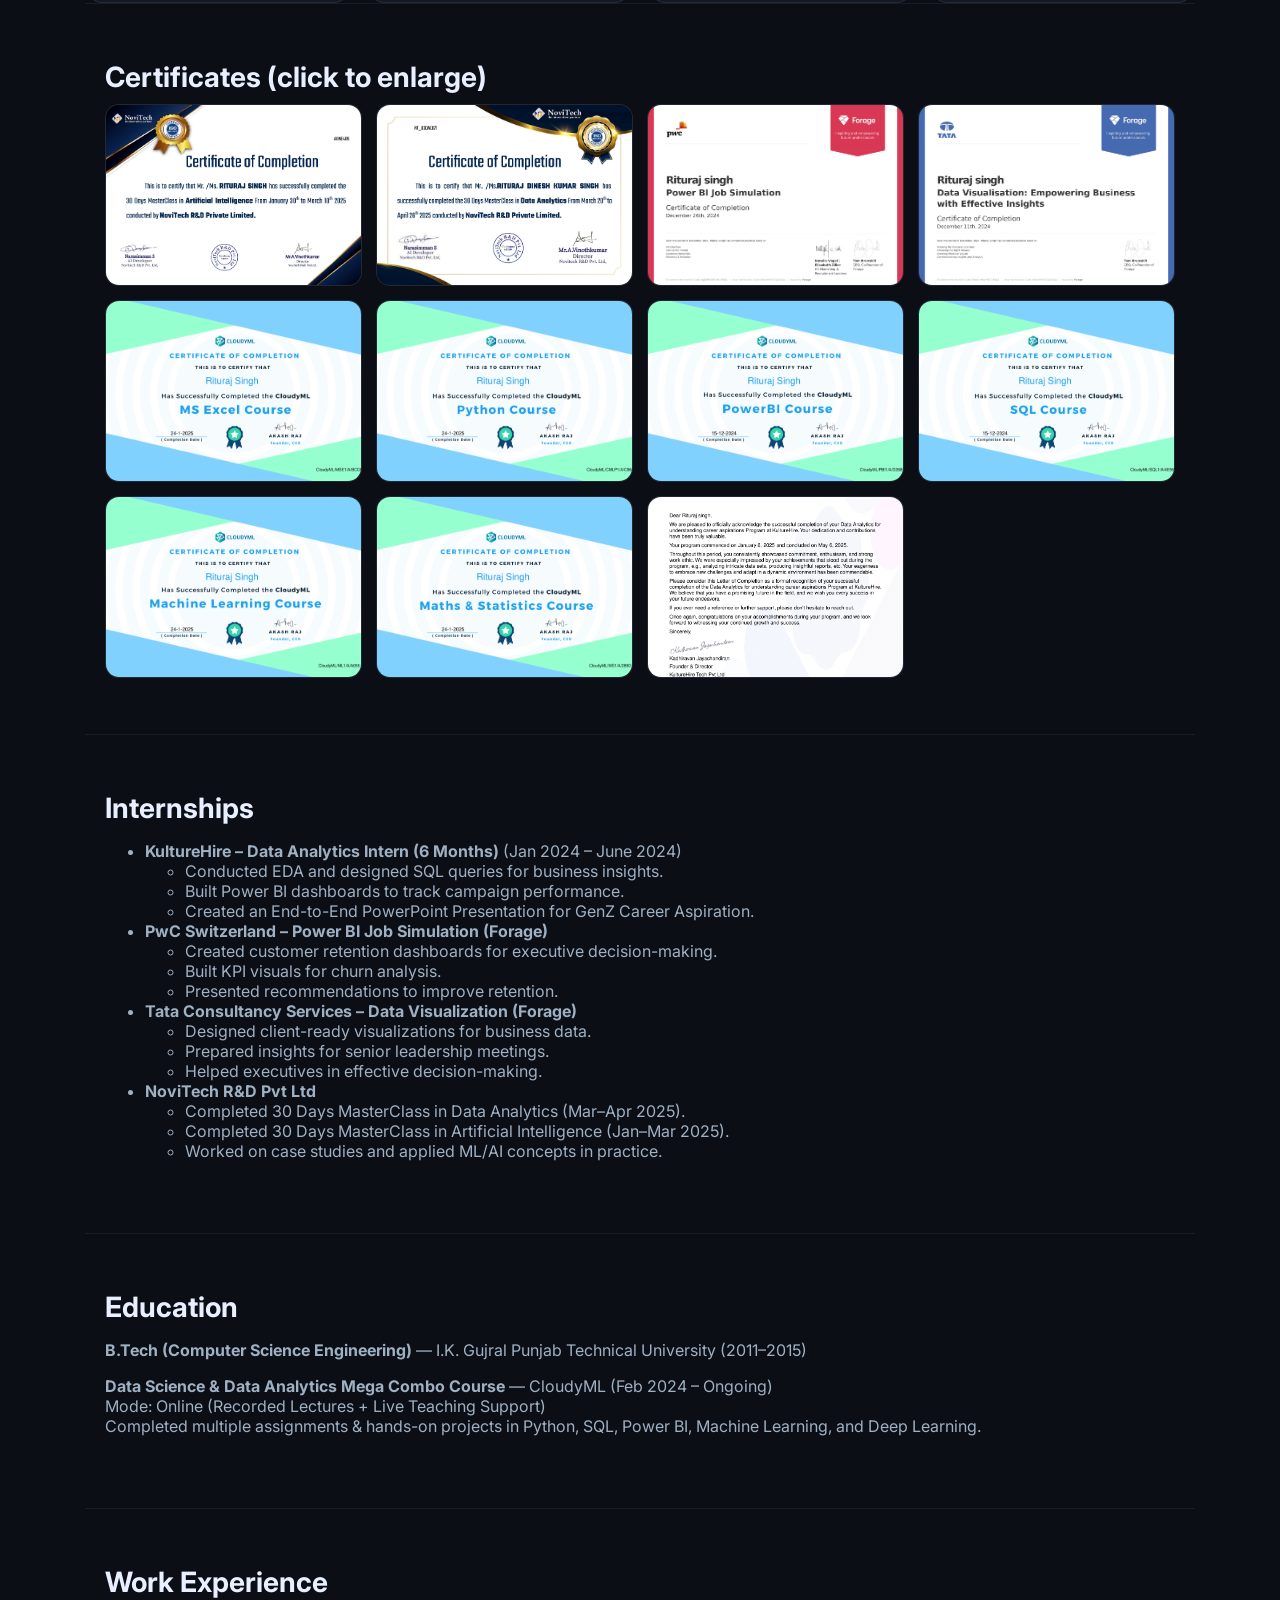
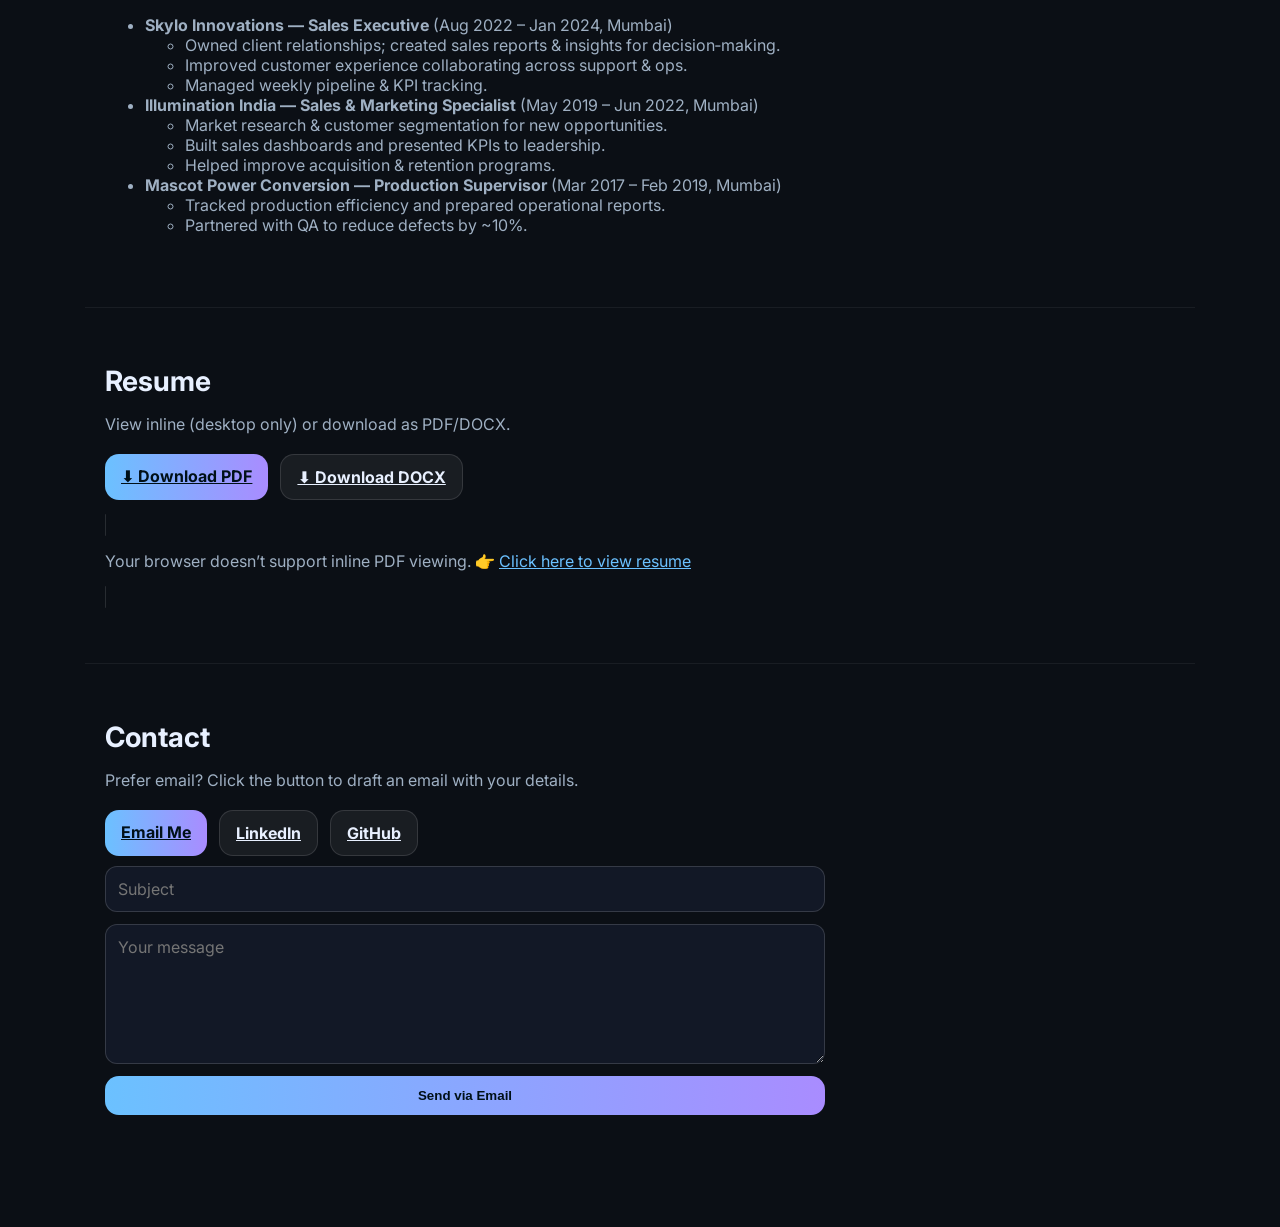
==== commit 4abf6f6e: "Add files via upload" ====
--- a/index.html
+++ b/index.html
@@ -297,10 +297,20 @@
     <div class="actions">
       <a class="btn btn-sm btn-primary" target="_blank" href="https://github.com/rjdecore/Python-Project">View Code</a>
     </div>
-    <div class="pdf-preview" style="margin-top:15px;">
-      <iframe src="assets/docs/Uber_Analysis.pdf" width="100%" height="500px" style="border:1px solid #ddd; border-radius:8px;"></iframe>
-    </div>
-  </article>
+       <div class="pdf-preview" style="margin-top:15px;">
+    <iframe src="assets/docs/Uber_Analysis.pdf" 
+            width="100%" height="500px" 
+            style="border:1px solid #ddd; border-radius:8px;"></iframe>
+    <!-- Fallback for Mobile -->
+    <p style="margin-top:10px; text-align:center;">
+      <a href="assets/docs/Uber_Analysis.pdf" 
+         target="_blank" 
+         class="btn btn-sm btn-outline-primary">
+         View / Download PDF
+      </a>
+    </p>
+  </div>
+</article>
 
   <!-- Project 2 -->
   <article class="card">
@@ -315,10 +325,21 @@
     <div class="actions">
       <a class="btn btn-sm btn-primary" target="_blank" href="https://github.com/rjdecore/Python-Project/tree/main/Amazone-sales">View Code</a>
     </div>
-    <div class="pdf-preview" style="margin-top:15px;">
-      <iframe src="assets/docs/Amazone.pdf" width="100%" height="500px" style="border:1px solid #ddd; border-radius:8px;"></iframe>
-    </div>
-  </article>
+       <div class="pdf-preview" style="margin-top:15px;">
+    <iframe src="assets/docs/Amazone.pdf" 
+            width="100%" height="500px" 
+            style="border:1px solid #ddd; border-radius:8px;"></iframe>
+    <!-- Fallback for Mobile -->
+    <p style="margin-top:10px; text-align:center;">
+      <a href="assets/docs/Amazone.pdf" 
+         target="_blank" 
+         class="btn btn-sm btn-outline-primary">
+         View / Download PDF
+      </a>
+    </p>
+  </div>
+</article>
+
 
   <!-- Project 3 -->
   <article class="card">
@@ -327,11 +348,21 @@
 The goal of this project is to analyze Google search data to identify patterns, correlations, and meaningful insights we use python Library like Pytrend to achive the finding just by changing the keywords.</p>
     <div class="actions">
       <a class="btn btn-sm btn-primary" target="_blank" href="https://github.com/rjdecore/Python-Project/tree/main/Google_Search_Trend_Analysis">View Code</a>
-    </div>
-    <div class="pdf-preview" style="margin-top:15px;">
-      <iframe src="assets/docs/Google-search-trend.pdf" width="100%" height="500px" style="border:1px solid #ddd; border-radius:8px;"></iframe>
-    </div>
-  </article>
+     </div>
+       <div class="pdf-preview" style="margin-top:15px;">
+    <iframe src="assets/docs/Google-search-trend.pdf" 
+            width="100%" height="500px" 
+            style="border:1px solid #ddd; border-radius:8px;"></iframe>
+    <!-- Fallback for Mobile -->
+    <p style="margin-top:10px; text-align:center;">
+      <a href="assets/docs/Google-search-trend.pdf" 
+         target="_blank" 
+         class="btn btn-sm btn-outline-primary">
+         View / Download PDF
+      </a>
+    </p>
+  </div>
+</article>
 
  <!-- Project 4 -->
   <article class="card">
@@ -342,11 +373,20 @@
     <div class="actions">
       <a class="btn btn-sm btn-primary" target="_blank" href="https://github.com/rjdecore/Python-Project/tree/main/neflik_senti">View Code</a>
     </div>
-    <div class="pdf-preview" style="margin-top:15px;">
-      <iframe src="assets/docs/Netflix-sentiment.pdf" width="100%" height="500px" style="border:1px solid #ddd; border-radius:8px;"></iframe>
-    </div>
-  </article>
-
+       <div class="pdf-preview" style="margin-top:15px;">
+    <iframe src="assets/docs/Netflix-sentiment.pdf" 
+            width="100%" height="500px" 
+            style="border:1px solid #ddd; border-radius:8px;"></iframe>
+    <!-- Fallback for Mobile -->
+    <p style="margin-top:10px; text-align:center;">
+      <a href="assets/docs/Netflix-sentiment.pdf" 
+         target="_blank" 
+         class="btn btn-sm btn-outline-primary">
+         View / Download PDF
+      </a>
+    </p>
+  </div>
+</article>
 </div>
 
 
@@ -368,10 +408,23 @@
     <div class="actions">
       <a class="btn btn-sm btn-primary" target="_blank" href="https://github.com/rjdecore/Sql_Project/tree/main/Spotify%20Advanced%20SQL%20Project">View Code</a>
     </div>
-    <div class="pdf-preview" style="margin-top:15px;">
-      <iframe src="assets/docs/Spotify_SQL_Analytics.pdf" width="100%" height="500px" style="border:1px solid #ddd; border-radius:8px;"></iframe>
-    </div>
-  </article>
+    </div>
+       <div class="pdf-preview" style="margin-top:15px;">
+    <iframe src="assets/docs/Spotify_SQL_Analytics.pdf" 
+            width="100%" height="500px" 
+            style="border:1px solid #ddd; border-radius:8px;"></iframe>
+    <!-- Fallback for Mobile -->
+    <p style="margin-top:10px; text-align:center;">
+      <a href="assets/docs/Spotify_SQL_Analytics.pdf" 
+         target="_blank" 
+         class="btn btn-sm btn-outline-primary">
+         View / Download PDF
+      </a>
+    </p>
+  </div>
+</article>
+
+
 
   <!-- Project 2 -->
   <article class="card">
@@ -381,10 +434,21 @@
     <div class="actions">
       <a class="btn btn-sm btn-primary" target="_blank" href="https://github.com/rjdecore/Sql_Project">View Code</a>
     </div>
-    <div class="pdf-preview" style="margin-top:15px;">
-      <iframe src="assets/docs/online_book_store.pdf" width="100%" height="500px" style="border:1px solid #ddd; border-radius:8px;"></iframe>
-    </div>
-  </article>
+       <div class="pdf-preview" style="margin-top:15px;">
+    <iframe src="assets/docs/online_book_store.pdf" 
+            width="100%" height="500px" 
+            style="border:1px solid #ddd; border-radius:8px;"></iframe>
+    <!-- Fallback for Mobile -->
+    <p style="margin-top:10px; text-align:center;">
+      <a href="assets/docs/online_book_store.pdf" 
+         target="_blank" 
+         class="btn btn-sm btn-outline-primary">
+         View / Download PDF
+      </a>
+    </p>
+  </div>
+</article>
+
 
   <!-- Project 3 -->
   <article class="card">
@@ -393,24 +457,43 @@
     <div class="actions">
       <a class="btn btn-sm btn-primary" target="_blank" href="https://github.com/rjdecore/Sql_Project/tree/main/Zepto-Ecommerce-Sales">View Code</a>
     </div>
+       <div class="pdf-preview" style="margin-top:15px;">
+    <iframe src="assets/docs/Zepto_sol.pdf" 
+            width="100%" height="500px" 
+            style="border:1px solid #ddd; border-radius:8px;"></iframe>
+    <!-- Fallback for Mobile -->
+    <p style="margin-top:10px; text-align:center;">
+      <a href="assets/docs/Zepto_sol.pdf" 
+         target="_blank" 
+         class="btn btn-sm btn-outline-primary">
+         View / Download PDF
+      </a>
+    </p>
+  </div>
+</article>
+
+  <!-- Project 4 -->
+  <article class="card">
+    <h4>Data Mart SQL</h4>
+    <p>This project is based on Case Study  from 8 Week SQL Challenge, analyzing weekly sales data from Data Mart. The focus is to measure sales performance before and after the sustainability initiative in June 2020, where Data Mart switched to eco-friendly packaging across all business areas.</p>
+    <div class="actions">
+      <a class="btn btn-sm btn-primary" target="_blank" href="https://github.com/rjdecore/Sql_Project/tree/main/D-Mart">View Code</a>
+    </div>
     <div class="pdf-preview" style="margin-top:15px;">
-      <iframe src="assets/docs/Zepto_sol.pdf" width="100%" height="500px" style="border:1px solid #ddd; border-radius:8px;"></iframe>
-    </div>
-  </article>
-
-  <!-- Project 4 -->
-  <article class="card">
-    <h4>Data Mart SQL</h4>
-    <p>This project is based on Case Study #1 from 8 Week SQL Challenge, analyzing weekly sales data from Data Mart. The focus is to measure sales performance before and after the sustainability initiative in June 2020, where Data Mart switched to eco-friendly packaging across all business areas.</p>
-    <div class="actions">
-      <a class="btn btn-sm btn-primary" target="_blank" href="https://github.com/rjdecore/Sql_Project/tree/main/D-Mart">View Code</a>
-    </div>
-    <div class="pdf-preview" style="margin-top:15px;">
-      <iframe src="assets/docs/DataMart.pdf" width="100%" height="500px" style="border:1px solid #ddd; border-radius:8px;"></iframe>
-    </div>
-  </article>
-
-</div>
+    <iframe src="assets/docs/DataMart.pdf" 
+            width="100%" height="500px" 
+            style="border:1px solid #ddd; border-radius:8px;"></iframe>
+    <!-- Fallback for Mobile -->
+    <p style="margin-top:10px; text-align:center;">
+      <a href="assets/docs/DataMart.pdf" 
+         target="_blank" 
+         class="btn btn-sm btn-outline-primary">
+         View / Download PDF
+      </a>
+    </p>
+  </div>
+</article>
+
 
 
 
@@ -424,19 +507,32 @@
 
 <div class="grid">
 
-  <!-- Project 1 -->
-  <article class="card">
-    <h4>Shopify Sales & Customer Funnel Dashboard</h4>
-    <p>This project presents an interactive Power BI dashboard for analyzing Shopify sales, customer purchase behavior, and regional performance.
+<!-- Project 1 -->
+<article class="card">
+  <h4>Shopify Sales & Customer Funnel Dashboard</h4>
+  <p>This project presents an interactive Power BI dashboard for analyzing Shopify sales, customer purchase behavior, and regional performance.
 
 The analysis is built on one week of transactional data, but the dashboard provides pinpoint and detailed insights using advanced Power BI features like drill-throughs, bookmarks, custom tooltips, dynamic measures, and funnel analysis.</p>
-    <div class="actions">
-      <a class="btn btn-sm btn-primary" target="_blank" href="https://github.com/rjdecore/Power-bi-Projects/tree/main/Shopify%20Sales%20%26%20Customer%20Funnel%20Dashboard%20project">View Project</a>
-    </div>
-    <div class="pdf-preview" style="margin-top:15px;">
-      <iframe src="assets/docs/Shopify Sales.pdf" width="100%" height="500px" style="border:1px solid #ddd; border-radius:8px;"></iframe>
-    </div>
-  </article>
+  
+  <div class="actions">
+    <a class="btn btn-sm btn-primary" target="_blank" 
+       href="https://github.com/rjdecore/Power-bi-Projects/tree/main/Shopify%20Sales%20%26%20Customer%20Funnel%20Dashboard%20project">View Project</a>
+  </div>
+
+  <div class="pdf-preview" style="margin-top:15px;">
+    <iframe src="assets/docs/Shopify Sales.pdf" 
+            width="100%" height="500px" 
+            style="border:1px solid #ddd; border-radius:8px;"></iframe>
+    <!-- Fallback for Mobile -->
+    <p style="margin-top:10px; text-align:center;">
+      <a href="assets/docs/Shopify Sales.pdf" 
+         target="_blank" 
+         class="btn btn-sm btn-outline-primary">
+         View / Download PDF
+      </a>
+    </p>
+  </div>
+</article>
 
   <!-- Project 2 -->
   <article class="card">
@@ -448,9 +544,19 @@
       <a class="btn btn-sm btn-primary" target="_blank" href="https://github.com/rjdecore/Power-bi-Projects/tree/main/Pizza_Sales_Dashboard_Sql_Powerbi">View Project</a>
     </div>
     <div class="pdf-preview" style="margin-top:15px;">
-      <iframe src="assets/docs/pizza_sales.pdf" width="100%" height="500px" style="border:1px solid #ddd; border-radius:8px;"></iframe>
-    </div>
-  </article>
+    <iframe src="assets/docs/pizza_sales.pdf" 
+            width="100%" height="500px" 
+            style="border:1px solid #ddd; border-radius:8px;"></iframe>
+    <!-- Fallback for Mobile -->
+    <p style="margin-top:10px; text-align:center;">
+      <a href="assets/docs/pizza_sales.pdf" 
+         target="_blank" 
+         class="btn btn-sm btn-outline-primary">
+         View / Download PDF
+      </a>
+    </p>
+  </div>
+</article>
 
   <!-- Project 3 -->
   <article class="card">
@@ -463,9 +569,20 @@
       <a class="btn btn-sm btn-primary" target="_blank" href="https://github.com/rjdecore/Power-bi-Projects/tree/main/Zomato_Sales_Anyaisis">View Project</a>
     </div>
     <div class="pdf-preview" style="margin-top:15px;">
-      <iframe src="assets/docs/Zomato_BI.pdf" width="100%" height="500px" style="border:1px solid #ddd; border-radius:8px;"></iframe>
-    </div>
-  </article>
+    <iframe src="assets/docs/Zomato_BI.pdf" 
+            width="100%" height="500px" 
+            style="border:1px solid #ddd; border-radius:8px;"></iframe>
+    <!-- Fallback for Mobile -->
+    <p style="margin-top:10px; text-align:center;">
+      <a href="assets/docs/Zomato_BI.pdf" 
+         target="_blank" 
+         class="btn btn-sm btn-outline-primary">
+         View / Download PDF
+      </a>
+    </p>
+  </div>
+</article>
+
 
   <!-- Project 4 -->
   <article class="card">
@@ -478,9 +595,19 @@
       <a class="btn btn-sm btn-primary" target="_blank" href="https://github.com/rjdecore/Power-bi-Projects/tree/main/Uber_Trip_Detail">View Project</a>
     </div>
     <div class="pdf-preview" style="margin-top:15px;">
-      <iframe src="assets/docs/uber.pdf" width="100%" height="500px" style="border:1px solid #ddd; border-radius:8px;"></iframe>
-    </div>
-  </article>
+    <iframe src="assets/docs/uber.pdf" 
+            width="100%" height="500px" 
+            style="border:1px solid #ddd; border-radius:8px;"></iframe>
+    <!-- Fallback for Mobile -->
+    <p style="margin-top:10px; text-align:center;">
+      <a href="assets/docs/uber.pdf" 
+         target="_blank" 
+         class="btn btn-sm btn-outline-primary">
+         View / Download PDF
+      </a>
+    </p>
+  </div>
+</article>
 
 </div>
 
@@ -508,13 +635,69 @@
     </div>
   </section>
 
-    <!-- EDUCATION -->
-  <section id="education">
-    <div class="wrap">
-      <h2>Education</h2>
-      <p class="muted"><strong>B.Tech (CSE)</strong> — I.K. Gujral Punjab Technical University (2011–2015)</p>
-    </div>
-  </section>
+<!-- Internships -->
+<section id="Internships">
+  <div class="wrap">
+    <h2>Internships</h2>
+    <ul class="muted">
+      
+      <li><strong>KultureHire – Data Analytics Intern (6 Months)</strong> (Jan 2024 – June 2024)
+        <ul>
+          <li>Conducted EDA and designed SQL queries for business insights.</li>
+          <li>Built Power BI dashboards to track campaign performance.</li>
+          <li>Created an End-to-End PowerPoint Presentation for GenZ Career Aspiration.</li>
+        </ul>
+      </li>
+
+      <li><strong>PwC Switzerland – Power BI Job Simulation (Forage)</strong>
+        <ul>
+          <li>Created customer retention dashboards for executive decision-making.</li>
+          <li>Built KPI visuals for churn analysis.</li>
+          <li>Presented recommendations to improve retention.</li>
+        </ul>
+      </li>
+
+      <li><strong>Tata Consultancy Services – Data Visualization (Forage)</strong>
+        <ul>
+          <li>Designed client-ready visualizations for business data.</li>
+          <li>Prepared insights for senior leadership meetings.</li>
+          <li>Helped executives in effective decision-making.</li>
+        </ul>
+      </li>
+
+      <li><strong>NoviTech R&D Pvt Ltd</strong>
+        <ul>
+          <li>Completed 30 Days MasterClass in Data Analytics (Mar–Apr 2025).</li>
+          <li>Completed 30 Days MasterClass in Artificial Intelligence (Jan–Mar 2025).</li>
+          <li>Worked on case studies and applied ML/AI concepts in practice.</li>
+        </ul>
+      </li>
+
+    </ul>
+  </div>
+</section>
+
+
+
+
+ <!-- EDUCATION -->
+<section id="education">
+  <div class="wrap">
+    <h2>Education</h2>
+    
+    <p class="muted">
+      <strong>B.Tech (Computer Science Engineering)</strong> — I.K. Gujral Punjab Technical University (2011–2015)
+    </p>
+
+    <p class="muted">
+      <strong>Data Science & Data Analytics Mega Combo Course</strong> — CloudyML (Feb 2024 – Ongoing)<br>
+      Mode: Online (Recorded Lectures + Live Teaching Support)<br>
+      Completed multiple assignments & hands-on projects in Python, SQL, Power BI, Machine Learning, and Deep Learning.
+    </p>
+    
+  </div>
+</section>
+
 
   <!-- WORK -->
   <section id="work">
@@ -547,21 +730,34 @@
 
 
 
-  <!-- RESUME VIEW + DOWNLOAD -->
-  <section id="resume">
-    <div class="wrap">
-      <h2>Resume</h2>
-      <p class="muted">View inline or download as PDF/DOCX.</p>
-      <div class="cta">
-        <a class="btn btn-primary" href="assets/docs/Rituraj_Singh_Data_Analyst_Resume.pdf" download>⬇ Download PDF</a>
-        <a class="btn btn-ghost" href="assets/docs/Rituraj_Singh_Data_Analyst_Resume.docx" download>⬇ Download DOCX</a>
-      </div>
-      <div style="margin:16px 0"></div>
-      <object class="resume-embed" data="assets/docs/Rituraj_Singh_Data_Analyst_Resume.pdf" type="application/pdf">
-        <p class="muted">PDF viewer not supported. <a href="assets/docs/Rituraj_Singh_Data_Analyst_Resume.pdf" target="_blank">Open resume</a>.</p>
+<!-- RESUME VIEW + DOWNLOAD -->
+<section id="resume">
+  <div class="wrap">
+    <h2>Resume</h2>
+    <p class="muted">View inline (desktop only) or download as PDF/DOCX.</p>
+
+    <!-- Download Buttons -->
+    <div class="cta" style="margin-bottom:15px;">
+      <a class="btn btn-primary" href="assets/docs/Rituraj_Singh_Data_Analyst_Resume.pdf" target="_blank">⬇ Download PDF</a>
+      <a class="btn btn-ghost" href="assets/docs/Rituraj_Singh_Data_Analyst_Resume.docx" download>⬇ Download DOCX</a>
+    </div>
+
+    <!-- Resume Preview -->
+    <div class="pdf-container">
+      <object class="resume-embed"
+              data="assets/docs/Rituraj_Singh_Data_Analyst_Resume.pdf"
+              type="application/pdf"
+              width="100%" height="600px">
+        <!-- Fallback for mobiles -->
+        <p class="muted">
+          Your browser doesn’t support inline PDF viewing.  
+          👉 <a href="assets/docs/Rituraj_Singh_Data_Analyst_Resume.pdf" target="_blank">Click here to view resume</a>
+        </p>
       </object>
     </div>
-  </section>
+  </div>
+</section>
+
 
   <!-- CONTACT -->
   <section id="contact">
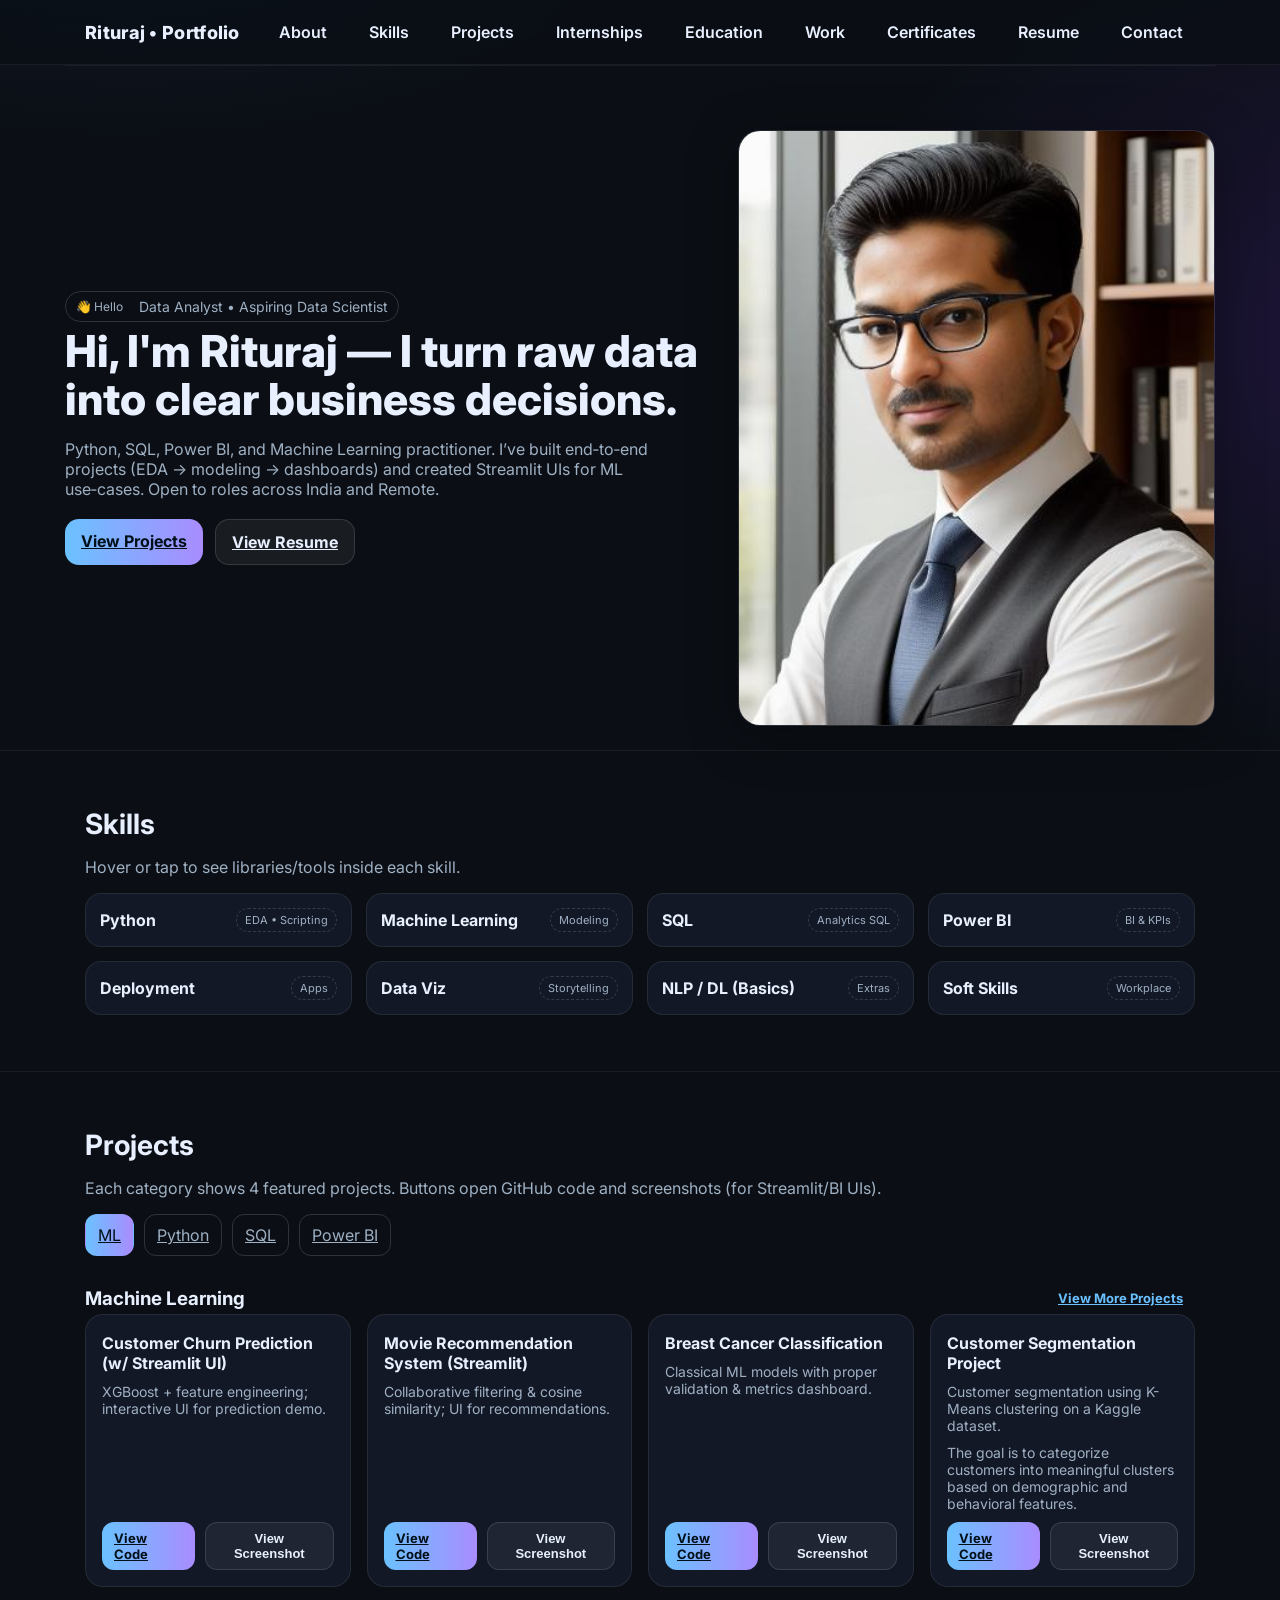
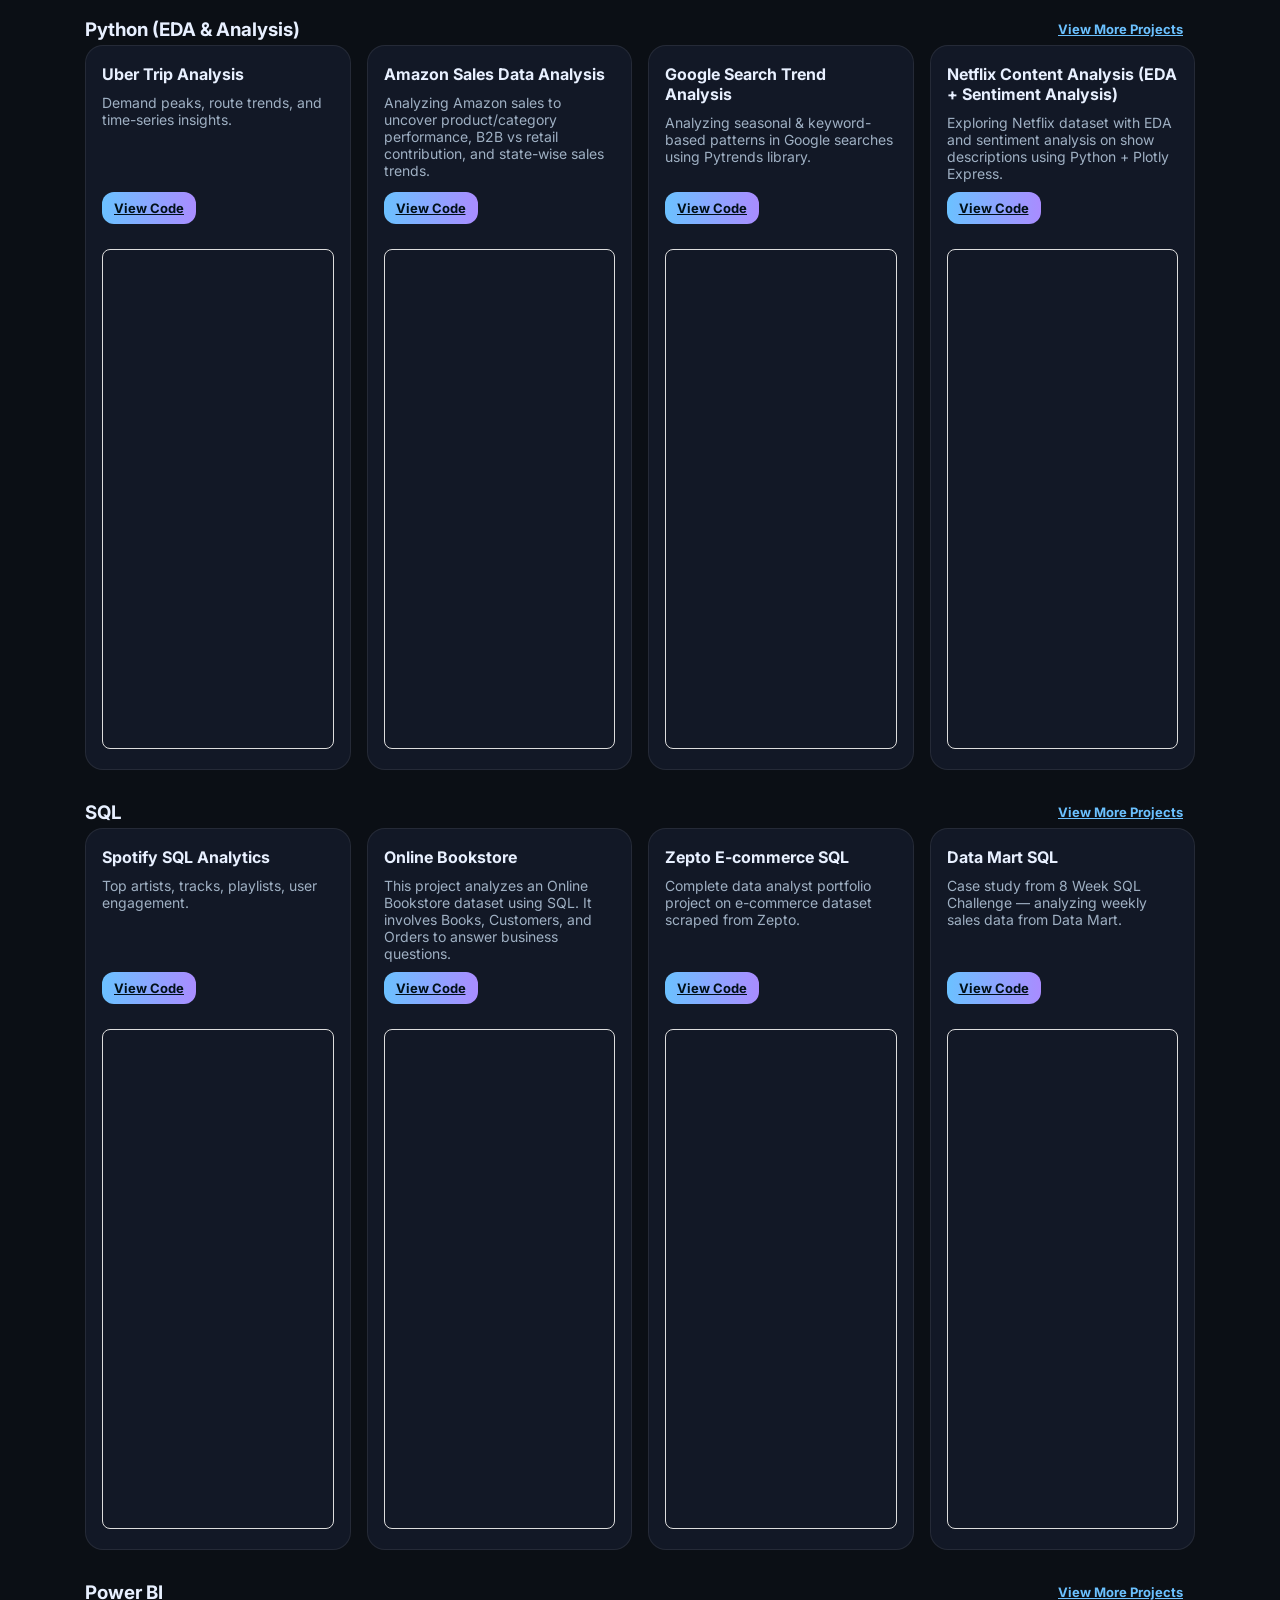
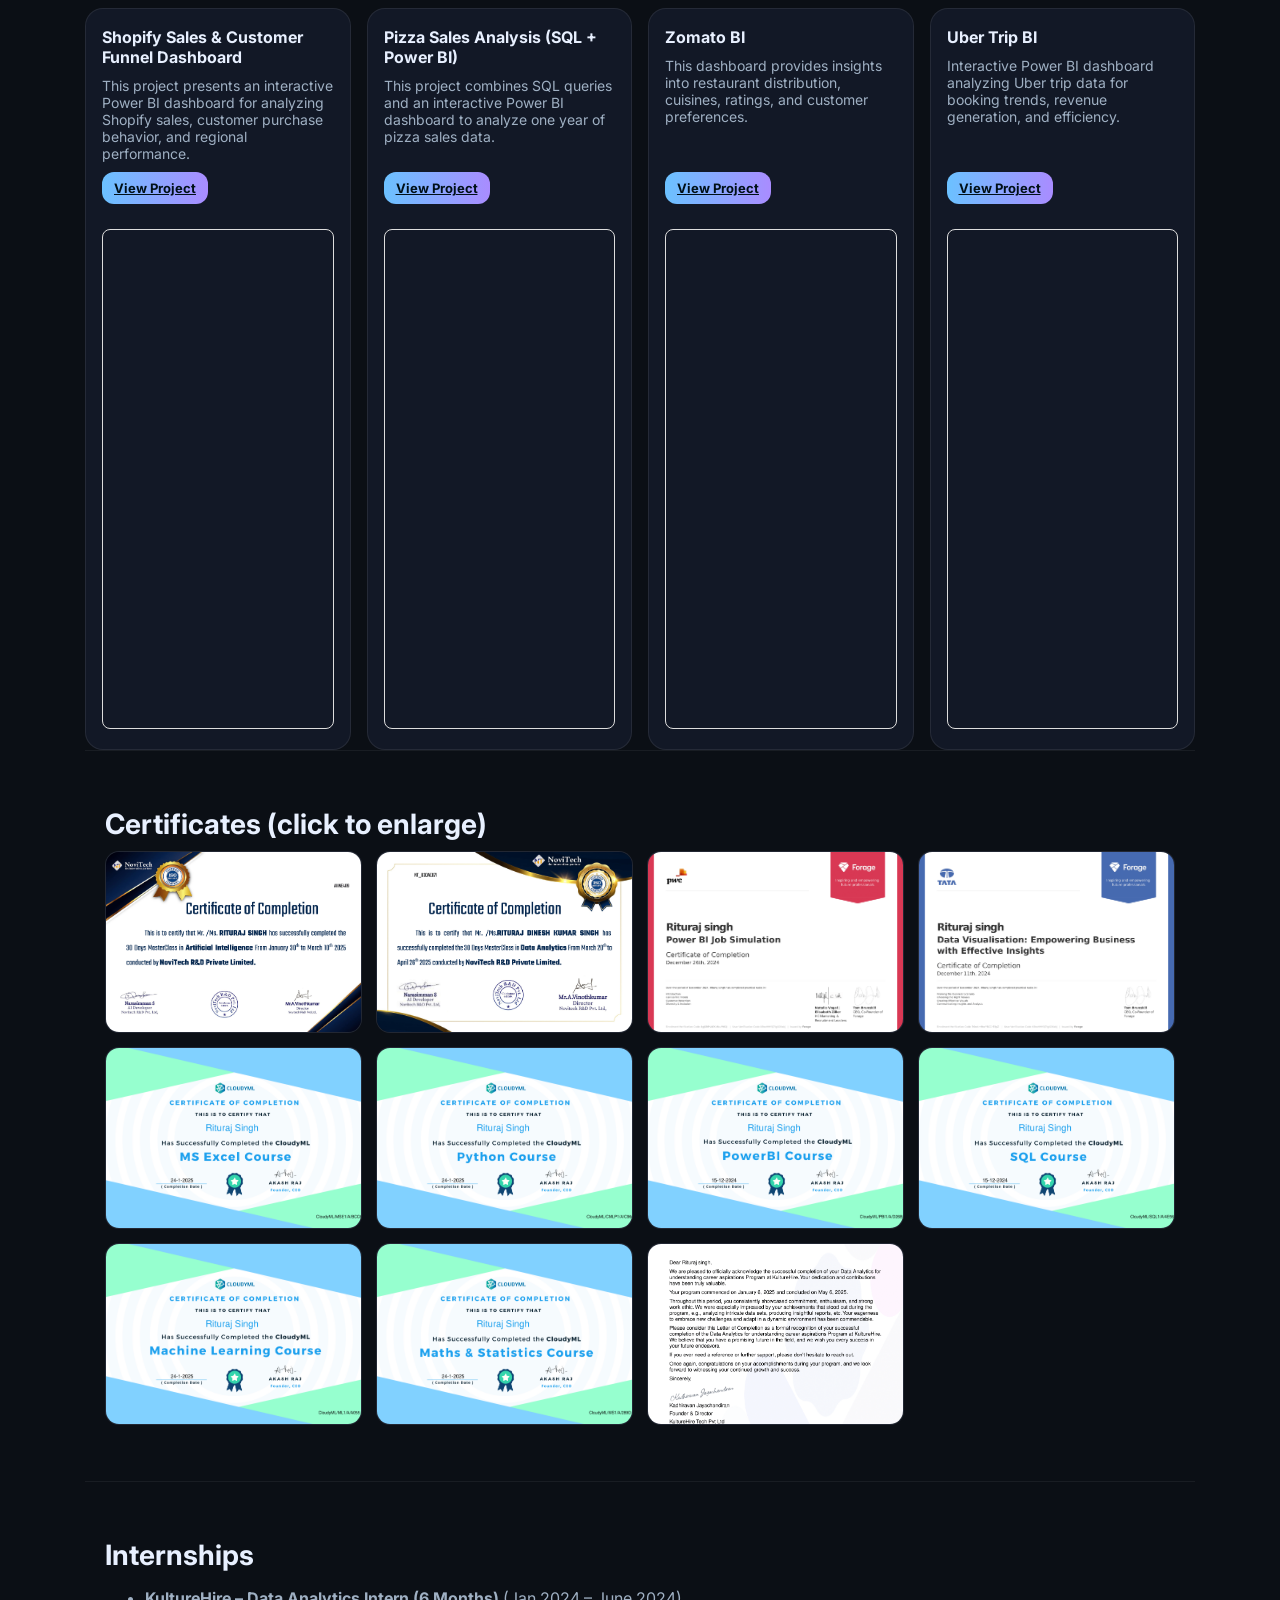
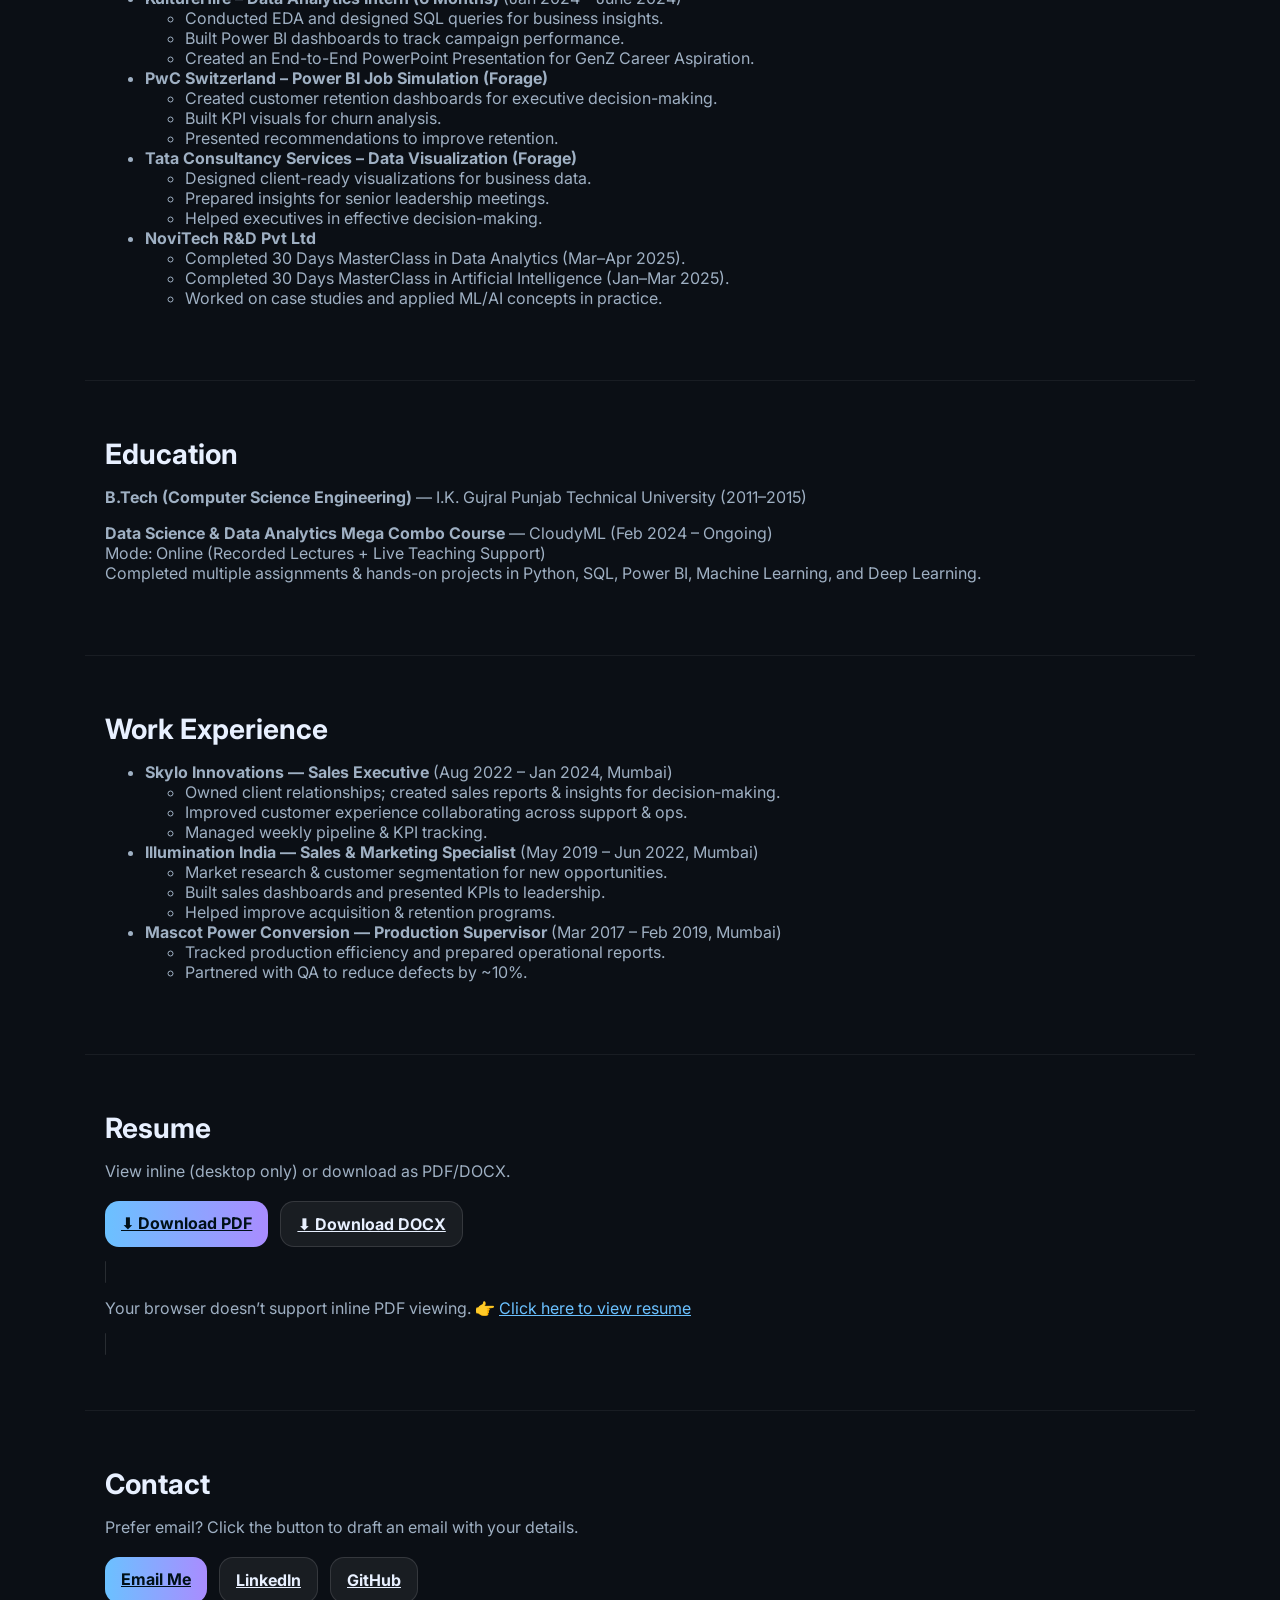
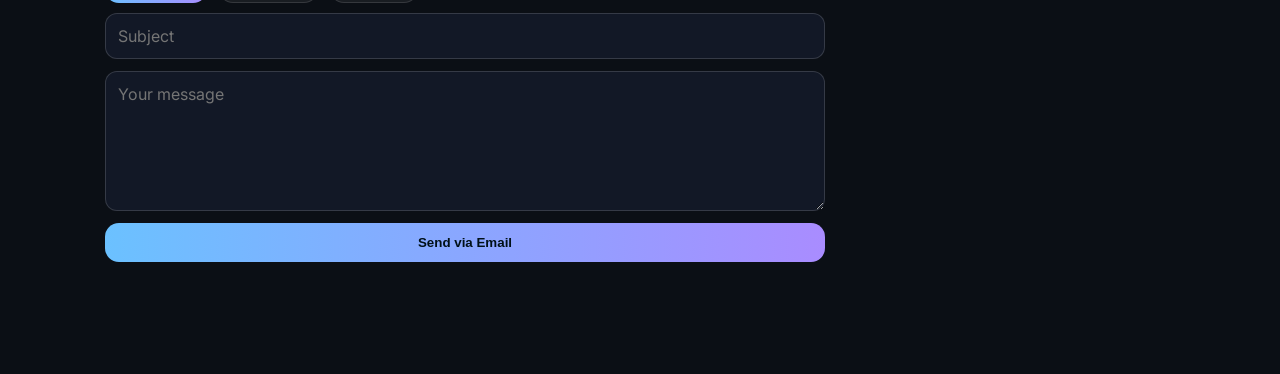
==== commit f8bb7098: "Add files via upload" ====
--- a/index.html
+++ b/index.html
@@ -280,7 +280,7 @@
 </div>
 
 
-   <!-- PYTHON SECTION -->
+<!-- PYTHON SECTION -->
 <div style="display:flex; justify-content:space-between; align-items:center; margin-top:26px;">
   <h3 id="python" style="margin:0;">Python (EDA & Analysis)</h3>
   <a class="btn btn-sm btn-outline-primary" 
@@ -295,98 +295,65 @@
     <h4>Uber Trip Analysis</h4>
     <p>Demand peaks, route trends, and time-series insights.</p>
     <div class="actions">
-      <a class="btn btn-sm btn-primary" target="_blank" href="https://github.com/rjdecore/Python-Project">View Code</a>
-    </div>
-       <div class="pdf-preview" style="margin-top:15px;">
-    <iframe src="assets/docs/Uber_Analysis.pdf" 
-            width="100%" height="500px" 
-            style="border:1px solid #ddd; border-radius:8px;"></iframe>
-    <!-- Fallback for Mobile -->
-    <p style="margin-top:10px; text-align:center;">
-      <a href="assets/docs/Uber_Analysis.pdf" 
-         target="_blank" 
-         class="btn btn-sm btn-outline-primary">
-         View / Download PDF
-      </a>
-    </p>
-  </div>
-</article>
+      <a class="btn btn-sm btn-primary" target="_blank" 
+         href="https://github.com/rjdecore/Python-Project">View Code</a>
+    </div>
+    <div class="pdf-preview" style="margin-top:15px;">
+      <iframe 
+        src="https://docs.google.com/viewer?url=https://raw.githubusercontent.com/rjdecore/Portfolio/main/assets/docs/Uber_Analysis.pdf&embedded=true" 
+        width="100%" height="500px" style="border:1px solid #ddd; border-radius:8px;">
+      </iframe>
+    </div>
+  </article>
 
   <!-- Project 2 -->
   <article class="card">
     <h4>Amazon Sales Data Analysis</h4>
-    <p>E-commerce platforms like Amazon generate massive amounts of transactional data every day.
-To make informed business decisions, it is important to analyze this sales data and uncover patterns such as:
-
-Which product categories are performing well?
-What are the most preferred product sizes?
-How much do B2B orders contribute compared to retail orders?
-Which states contribute the highest sales volume?.</p>
-    <div class="actions">
-      <a class="btn btn-sm btn-primary" target="_blank" href="https://github.com/rjdecore/Python-Project/tree/main/Amazone-sales">View Code</a>
-    </div>
-       <div class="pdf-preview" style="margin-top:15px;">
-    <iframe src="assets/docs/Amazone.pdf" 
-            width="100%" height="500px" 
-            style="border:1px solid #ddd; border-radius:8px;"></iframe>
-    <!-- Fallback for Mobile -->
-    <p style="margin-top:10px; text-align:center;">
-      <a href="assets/docs/Amazone.pdf" 
-         target="_blank" 
-         class="btn btn-sm btn-outline-primary">
-         View / Download PDF
-      </a>
-    </p>
-  </div>
-</article>
-
+    <p>Analyzing Amazon sales to uncover product/category performance, B2B vs retail contribution, and state-wise sales trends.</p>
+    <div class="actions">
+      <a class="btn btn-sm btn-primary" target="_blank" 
+         href="https://github.com/rjdecore/Python-Project/tree/main/Amazone-sales">View Code</a>
+    </div>
+    <div class="pdf-preview" style="margin-top:15px;">
+      <iframe 
+        src="https://docs.google.com/viewer?url=https://raw.githubusercontent.com/rjdecore/Portfolio/main/assets/docs/Amazone.pdf&embedded=true" 
+        width="100%" height="500px" style="border:1px solid #ddd; border-radius:8px;">
+      </iframe>
+    </div>
+  </article>
 
   <!-- Project 3 -->
   <article class="card">
     <h4>Google Search Trend Analysis</h4>
-    <p>Understanding search trends can provide valuable insights into user interests, seasonal patterns, and market behavior.
-The goal of this project is to analyze Google search data to identify patterns, correlations, and meaningful insights we use python Library like Pytrend to achive the finding just by changing the keywords.</p>
-    <div class="actions">
-      <a class="btn btn-sm btn-primary" target="_blank" href="https://github.com/rjdecore/Python-Project/tree/main/Google_Search_Trend_Analysis">View Code</a>
-     </div>
-       <div class="pdf-preview" style="margin-top:15px;">
-    <iframe src="assets/docs/Google-search-trend.pdf" 
-            width="100%" height="500px" 
-            style="border:1px solid #ddd; border-radius:8px;"></iframe>
-    <!-- Fallback for Mobile -->
-    <p style="margin-top:10px; text-align:center;">
-      <a href="assets/docs/Google-search-trend.pdf" 
-         target="_blank" 
-         class="btn btn-sm btn-outline-primary">
-         View / Download PDF
-      </a>
-    </p>
-  </div>
-</article>
-
- <!-- Project 4 -->
+    <p>Analyzing seasonal & keyword-based patterns in Google searches using Pytrends library.</p>
+    <div class="actions">
+      <a class="btn btn-sm btn-primary" target="_blank" 
+         href="https://github.com/rjdecore/Python-Project/tree/main/Google_Search_Trend_Analysis">View Code</a>
+    </div>
+    <div class="pdf-preview" style="margin-top:15px;">
+      <iframe 
+        src="https://docs.google.com/viewer?url=https://raw.githubusercontent.com/rjdecore/Portfolio/main/assets/docs/Google-search-trend.pdf&embedded=true" 
+        width="100%" height="500px" style="border:1px solid #ddd; border-radius:8px;">
+      </iframe>
+    </div>
+  </article>
+
+  <!-- Project 4 -->
   <article class="card">
     <h4>Netflix Content Analysis (EDA + Sentiment Analysis)</h4>
-    <p>This project performs Exploratory Data Analysis (EDA) on the Netflix Titles Dataset using Python.
-The analysis explores content ratings, directors, actors, content production trends, and sentiment analysis of show descriptions.
-Visualizations are built using Plotly Express for interactive insights.</p>
-    <div class="actions">
-      <a class="btn btn-sm btn-primary" target="_blank" href="https://github.com/rjdecore/Python-Project/tree/main/neflik_senti">View Code</a>
-    </div>
-       <div class="pdf-preview" style="margin-top:15px;">
-    <iframe src="assets/docs/Netflix-sentiment.pdf" 
-            width="100%" height="500px" 
-            style="border:1px solid #ddd; border-radius:8px;"></iframe>
-    <!-- Fallback for Mobile -->
-    <p style="margin-top:10px; text-align:center;">
-      <a href="assets/docs/Netflix-sentiment.pdf" 
-         target="_blank" 
-         class="btn btn-sm btn-outline-primary">
-         View / Download PDF
-      </a>
-    </p>
-  </div>
-</article>
+    <p>Exploring Netflix dataset with EDA and sentiment analysis on show descriptions using Python + Plotly Express.</p>
+    <div class="actions">
+      <a class="btn btn-sm btn-primary" target="_blank" 
+         href="https://github.com/rjdecore/Python-Project/tree/main/neflik_senti">View Code</a>
+    </div>
+    <div class="pdf-preview" style="margin-top:15px;">
+      <iframe 
+        src="https://docs.google.com/viewer?url=https://raw.githubusercontent.com/rjdecore/Portfolio/main/assets/docs/Netflix-sentiment.pdf&embedded=true" 
+        width="100%" height="500px" style="border:1px solid #ddd; border-radius:8px;">
+      </iframe>
+    </div>
+  </article>
+
 </div>
 
 
@@ -406,98 +373,69 @@
     <h4>Spotify SQL Analytics</h4>
     <p>Top artists, tracks, playlists, user engagement.</p>
     <div class="actions">
-      <a class="btn btn-sm btn-primary" target="_blank" href="https://github.com/rjdecore/Sql_Project/tree/main/Spotify%20Advanced%20SQL%20Project">View Code</a>
-    </div>
-    </div>
-       <div class="pdf-preview" style="margin-top:15px;">
-    <iframe src="assets/docs/Spotify_SQL_Analytics.pdf" 
-            width="100%" height="500px" 
-            style="border:1px solid #ddd; border-radius:8px;"></iframe>
-    <!-- Fallback for Mobile -->
-    <p style="margin-top:10px; text-align:center;">
-      <a href="assets/docs/Spotify_SQL_Analytics.pdf" 
-         target="_blank" 
-         class="btn btn-sm btn-outline-primary">
-         View / Download PDF
-      </a>
-    </p>
-  </div>
-</article>
-
-
+      <a class="btn btn-sm btn-primary" target="_blank" 
+         href="https://github.com/rjdecore/Sql_Project/tree/main/Spotify%20Advanced%20SQL%20Project">View Code</a>
+    </div>
+    <div class="pdf-preview" style="margin-top:15px;">
+      <iframe 
+        src="https://docs.google.com/viewer?url=https://raw.githubusercontent.com/rjdecore/Portfolio/main/assets/docs/Spotify_SQL_Analytics.pdf&embedded=true" 
+        width="100%" height="500px" style="border:1px solid #ddd; border-radius:8px;">
+      </iframe>
+    </div>
+  </article>
 
   <!-- Project 2 -->
   <article class="card">
     <h4>Online Bookstore</h4>
-    <p>This project analyzes an Online Bookstore dataset using SQL. It involves working with three core tables — Books, Customers, and Orders — to answer a series of basic and advanced business questions.</p>
-    <p>Database schema design, data importing from CSV files, aggregations & filtering, joins across multiple tables, advanced analytics (ranking, grouping, stock tracking).</p>
-    <div class="actions">
-      <a class="btn btn-sm btn-primary" target="_blank" href="https://github.com/rjdecore/Sql_Project">View Code</a>
-    </div>
-       <div class="pdf-preview" style="margin-top:15px;">
-    <iframe src="assets/docs/online_book_store.pdf" 
-            width="100%" height="500px" 
-            style="border:1px solid #ddd; border-radius:8px;"></iframe>
-    <!-- Fallback for Mobile -->
-    <p style="margin-top:10px; text-align:center;">
-      <a href="assets/docs/online_book_store.pdf" 
-         target="_blank" 
-         class="btn btn-sm btn-outline-primary">
-         View / Download PDF
-      </a>
-    </p>
-  </div>
-</article>
-
+    <p>This project analyzes an Online Bookstore dataset using SQL. It involves Books, Customers, and Orders to answer business questions.</p>
+    <div class="actions">
+      <a class="btn btn-sm btn-primary" target="_blank" 
+         href="https://github.com/rjdecore/Sql_Project">View Code</a>
+    </div>
+    <div class="pdf-preview" style="margin-top:15px;">
+      <iframe 
+        src="https://docs.google.com/viewer?url=https://raw.githubusercontent.com/rjdecore/Portfolio/main/assets/docs/online_book_store.pdf&embedded=true" 
+        width="100%" height="500px" style="border:1px solid #ddd; border-radius:8px;">
+      </iframe>
+    </div>
+  </article>
 
   <!-- Project 3 -->
   <article class="card">
     <h4>Zepto E-commerce SQL</h4>
-    <p>This is a complete, real-world data analyst portfolio project based on an e-commerce inventory dataset scraped from Zepto — one of India’s fastest-growing quick-commerce startups. This project simulates real analyst workflows, from raw data exploration to business-focused data analysis.</p>
-    <div class="actions">
-      <a class="btn btn-sm btn-primary" target="_blank" href="https://github.com/rjdecore/Sql_Project/tree/main/Zepto-Ecommerce-Sales">View Code</a>
-    </div>
-       <div class="pdf-preview" style="margin-top:15px;">
-    <iframe src="assets/docs/Zepto_sol.pdf" 
-            width="100%" height="500px" 
-            style="border:1px solid #ddd; border-radius:8px;"></iframe>
-    <!-- Fallback for Mobile -->
-    <p style="margin-top:10px; text-align:center;">
-      <a href="assets/docs/Zepto_sol.pdf" 
-         target="_blank" 
-         class="btn btn-sm btn-outline-primary">
-         View / Download PDF
-      </a>
-    </p>
-  </div>
-</article>
+    <p>Complete data analyst portfolio project on e-commerce dataset scraped from Zepto.</p>
+    <div class="actions">
+      <a class="btn btn-sm btn-primary" target="_blank" 
+         href="https://github.com/rjdecore/Sql_Project/tree/main/Zepto-Ecommerce-Sales">View Code</a>
+    </div>
+    <div class="pdf-preview" style="margin-top:15px;">
+      <iframe 
+        src="https://docs.google.com/viewer?url=https://raw.githubusercontent.com/rjdecore/Portfolio/main/assets/docs/Zepto_sol.pdf&embedded=true" 
+        width="100%" height="500px" style="border:1px solid #ddd; border-radius:8px;">
+      </iframe>
+    </div>
+  </article>
 
   <!-- Project 4 -->
   <article class="card">
     <h4>Data Mart SQL</h4>
-    <p>This project is based on Case Study  from 8 Week SQL Challenge, analyzing weekly sales data from Data Mart. The focus is to measure sales performance before and after the sustainability initiative in June 2020, where Data Mart switched to eco-friendly packaging across all business areas.</p>
-    <div class="actions">
-      <a class="btn btn-sm btn-primary" target="_blank" href="https://github.com/rjdecore/Sql_Project/tree/main/D-Mart">View Code</a>
-    </div>
-    <div class="pdf-preview" style="margin-top:15px;">
-    <iframe src="assets/docs/DataMart.pdf" 
-            width="100%" height="500px" 
-            style="border:1px solid #ddd; border-radius:8px;"></iframe>
-    <!-- Fallback for Mobile -->
-    <p style="margin-top:10px; text-align:center;">
-      <a href="assets/docs/DataMart.pdf" 
-         target="_blank" 
-         class="btn btn-sm btn-outline-primary">
-         View / Download PDF
-      </a>
-    </p>
-  </div>
-</article>
-
-
-
-
-    <!-- POWER BI -->
+    <p>Case study from 8 Week SQL Challenge — analyzing weekly sales data from Data Mart.</p>
+    <div class="actions">
+      <a class="btn btn-sm btn-primary" target="_blank" 
+         href="https://github.com/rjdecore/Sql_Project/tree/main/D-Mart">View Code</a>
+    </div>
+    <div class="pdf-preview" style="margin-top:15px;">
+      <iframe 
+        src="https://docs.google.com/viewer?url=https://raw.githubusercontent.com/rjdecore/Portfolio/main/assets/docs/DataMart.pdf&embedded=true" 
+        width="100%" height="500px" style="border:1px solid #ddd; border-radius:8px;">
+      </iframe>
+    </div>
+  </article>
+
+</div>
+
+
+  <!-- POWER BI -->
 <div style="display:flex; justify-content:space-between; align-items:center; margin-top:26px;">
   <h3 id="powerbi" style="margin:0;">Power BI</h3>
   <a class="btn btn-sm btn-outline-primary" 
@@ -507,109 +445,76 @@
 
 <div class="grid">
 
-<!-- Project 1 -->
-<article class="card">
-  <h4>Shopify Sales & Customer Funnel Dashboard</h4>
-  <p>This project presents an interactive Power BI dashboard for analyzing Shopify sales, customer purchase behavior, and regional performance.
-
-The analysis is built on one week of transactional data, but the dashboard provides pinpoint and detailed insights using advanced Power BI features like drill-throughs, bookmarks, custom tooltips, dynamic measures, and funnel analysis.</p>
-  
-  <div class="actions">
-    <a class="btn btn-sm btn-primary" target="_blank" 
-       href="https://github.com/rjdecore/Power-bi-Projects/tree/main/Shopify%20Sales%20%26%20Customer%20Funnel%20Dashboard%20project">View Project</a>
-  </div>
-
-  <div class="pdf-preview" style="margin-top:15px;">
-    <iframe src="assets/docs/Shopify Sales.pdf" 
-            width="100%" height="500px" 
-            style="border:1px solid #ddd; border-radius:8px;"></iframe>
-    <!-- Fallback for Mobile -->
-    <p style="margin-top:10px; text-align:center;">
-      <a href="assets/docs/Shopify Sales.pdf" 
-         target="_blank" 
-         class="btn btn-sm btn-outline-primary">
-         View / Download PDF
-      </a>
-    </p>
-  </div>
-</article>
+  <!-- Project 1 -->
+  <article class="card">
+    <h4>Shopify Sales & Customer Funnel Dashboard</h4>
+    <p>This project presents an interactive Power BI dashboard for analyzing Shopify sales, customer purchase behavior, and regional performance.</p>
+    <div class="actions">
+      <a class="btn btn-sm btn-primary" target="_blank" 
+         href="https://github.com/rjdecore/Power-bi-Projects/tree/main/Shopify%20Sales%20%26%20Customer%20Funnel%20Dashboard%20project">View Project</a>
+    </div>
+    <div class="pdf-preview" style="margin-top:15px;">
+      <iframe 
+        src="https://docs.google.com/viewer?url=https://raw.githubusercontent.com/rjdecore/Portfolio/main/assets/docs/Shopify%20Sales.pdf&embedded=true" 
+        width="100%" height="500px" 
+        style="border:1px solid #ddd; border-radius:8px;">
+      </iframe>
+    </div>
+  </article>
 
   <!-- Project 2 -->
   <article class="card">
     <h4>Pizza Sales Analysis (SQL + Power BI)</h4>
-    <p>This project combines SQL queries and an interactive Power BI dashboard to analyze one year of pizza sales data (Jan 2015 – Dec 2015).
-
-The analysis provides insights into revenue, ordering trends, category/size performance, and best & worst selling pizzas.</p>
-    <div class="actions">
-      <a class="btn btn-sm btn-primary" target="_blank" href="https://github.com/rjdecore/Power-bi-Projects/tree/main/Pizza_Sales_Dashboard_Sql_Powerbi">View Project</a>
-    </div>
-    <div class="pdf-preview" style="margin-top:15px;">
-    <iframe src="assets/docs/pizza_sales.pdf" 
-            width="100%" height="500px" 
-            style="border:1px solid #ddd; border-radius:8px;"></iframe>
-    <!-- Fallback for Mobile -->
-    <p style="margin-top:10px; text-align:center;">
-      <a href="assets/docs/pizza_sales.pdf" 
-         target="_blank" 
-         class="btn btn-sm btn-outline-primary">
-         View / Download PDF
-      </a>
-    </p>
-  </div>
-</article>
+    <p>This project combines SQL queries and an interactive Power BI dashboard to analyze one year of pizza sales data.</p>
+    <div class="actions">
+      <a class="btn btn-sm btn-primary" target="_blank" 
+         href="https://github.com/rjdecore/Power-bi-Projects/tree/main/Pizza_Sales_Dashboard_Sql_Powerbi">View Project</a>
+    </div>
+    <div class="pdf-preview" style="margin-top:15px;">
+      <iframe 
+        src="https://docs.google.com/viewer?url=https://raw.githubusercontent.com/rjdecore/Portfolio/main/assets/docs/pizza_sales.pdf&embedded=true" 
+        width="100%" height="500px" 
+        style="border:1px solid #ddd; border-radius:8px;">
+      </iframe>
+    </div>
+  </article>
 
   <!-- Project 3 -->
   <article class="card">
     <h4>Zomato BI</h4>
-    <p>Restaurant aggregators like Zomato manage millions of listings worldwide.
-This dashboard provides insights into restaurant distribution, cuisines, ratings, and customer preferences, helping businesses & customers make informed decisions.</p>
-    <p>Cuisine performance, order funnels, city splits.</p>
-    
-    <div class="actions">
-      <a class="btn btn-sm btn-primary" target="_blank" href="https://github.com/rjdecore/Power-bi-Projects/tree/main/Zomato_Sales_Anyaisis">View Project</a>
-    </div>
-    <div class="pdf-preview" style="margin-top:15px;">
-    <iframe src="assets/docs/Zomato_BI.pdf" 
-            width="100%" height="500px" 
-            style="border:1px solid #ddd; border-radius:8px;"></iframe>
-    <!-- Fallback for Mobile -->
-    <p style="margin-top:10px; text-align:center;">
-      <a href="assets/docs/Zomato_BI.pdf" 
-         target="_blank" 
-         class="btn btn-sm btn-outline-primary">
-         View / Download PDF
-      </a>
-    </p>
-  </div>
-</article>
-
+    <p>This dashboard provides insights into restaurant distribution, cuisines, ratings, and customer preferences.</p>
+    <div class="actions">
+      <a class="btn btn-sm btn-primary" target="_blank" 
+         href="https://github.com/rjdecore/Power-bi-Projects/tree/main/Zomato_Sales_Anyaisis">View Project</a>
+    </div>
+    <div class="pdf-preview" style="margin-top:15px;">
+      <iframe 
+        src="https://docs.google.com/viewer?url=https://raw.githubusercontent.com/rjdecore/Portfolio/main/assets/docs/Zomato_BI.pdf&embedded=true" 
+        width="100%" height="500px" 
+        style="border:1px solid #ddd; border-radius:8px;">
+      </iframe>
+    </div>
+  </article>
 
   <!-- Project 4 -->
   <article class="card">
     <h4>Uber Trip BI</h4>
-    <p>This project presents an interactive Power BI dashboard analyzing Uber trip data to provide insights into booking trends, revenue generation, trip efficiency, and location-based demand.
-
-The dashboard is designed for stakeholders to make data-driven decisions related to pricing models, driver allocation, and operational efficiency.</p>
-    <p>Demand heatmaps & time-of-day drill-downs.</p>
-    <div class="actions">
-      <a class="btn btn-sm btn-primary" target="_blank" href="https://github.com/rjdecore/Power-bi-Projects/tree/main/Uber_Trip_Detail">View Project</a>
-    </div>
-    <div class="pdf-preview" style="margin-top:15px;">
-    <iframe src="assets/docs/uber.pdf" 
-            width="100%" height="500px" 
-            style="border:1px solid #ddd; border-radius:8px;"></iframe>
-    <!-- Fallback for Mobile -->
-    <p style="margin-top:10px; text-align:center;">
-      <a href="assets/docs/uber.pdf" 
-         target="_blank" 
-         class="btn btn-sm btn-outline-primary">
-         View / Download PDF
-      </a>
-    </p>
-  </div>
-</article>
+    <p>Interactive Power BI dashboard analyzing Uber trip data for booking trends, revenue generation, and efficiency.</p>
+    <div class="actions">
+      <a class="btn btn-sm btn-primary" target="_blank" 
+         href="https://github.com/rjdecore/Power-bi-Projects/tree/main/Uber_Trip_Detail">View Project</a>
+    </div>
+    <div class="pdf-preview" style="margin-top:15px;">
+      <iframe 
+        src="https://docs.google.com/viewer?url=https://raw.githubusercontent.com/rjdecore/Portfolio/main/assets/docs/uber.pdf&embedded=true" 
+        width="100%" height="500px" 
+        style="border:1px solid #ddd; border-radius:8px;">
+      </iframe>
+    </div>
+  </article>
 
 </div>
+
 
 
 
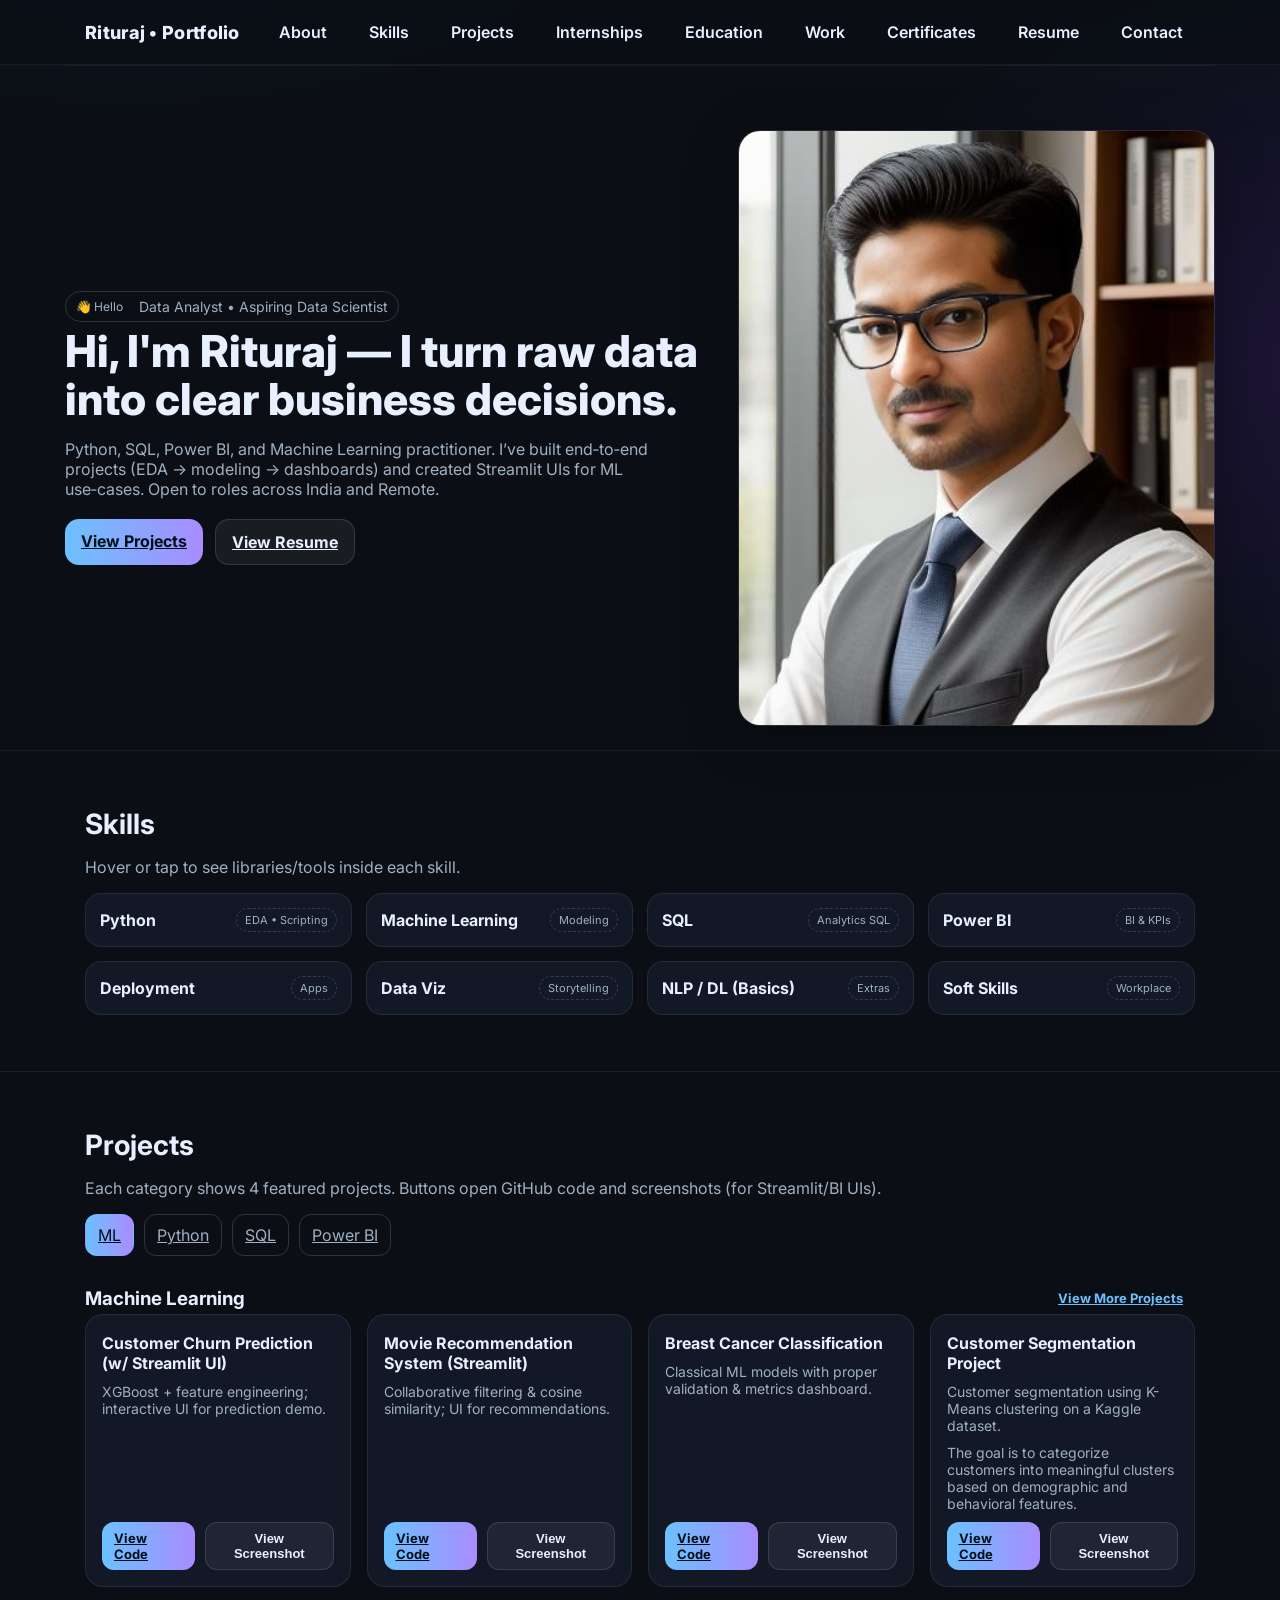
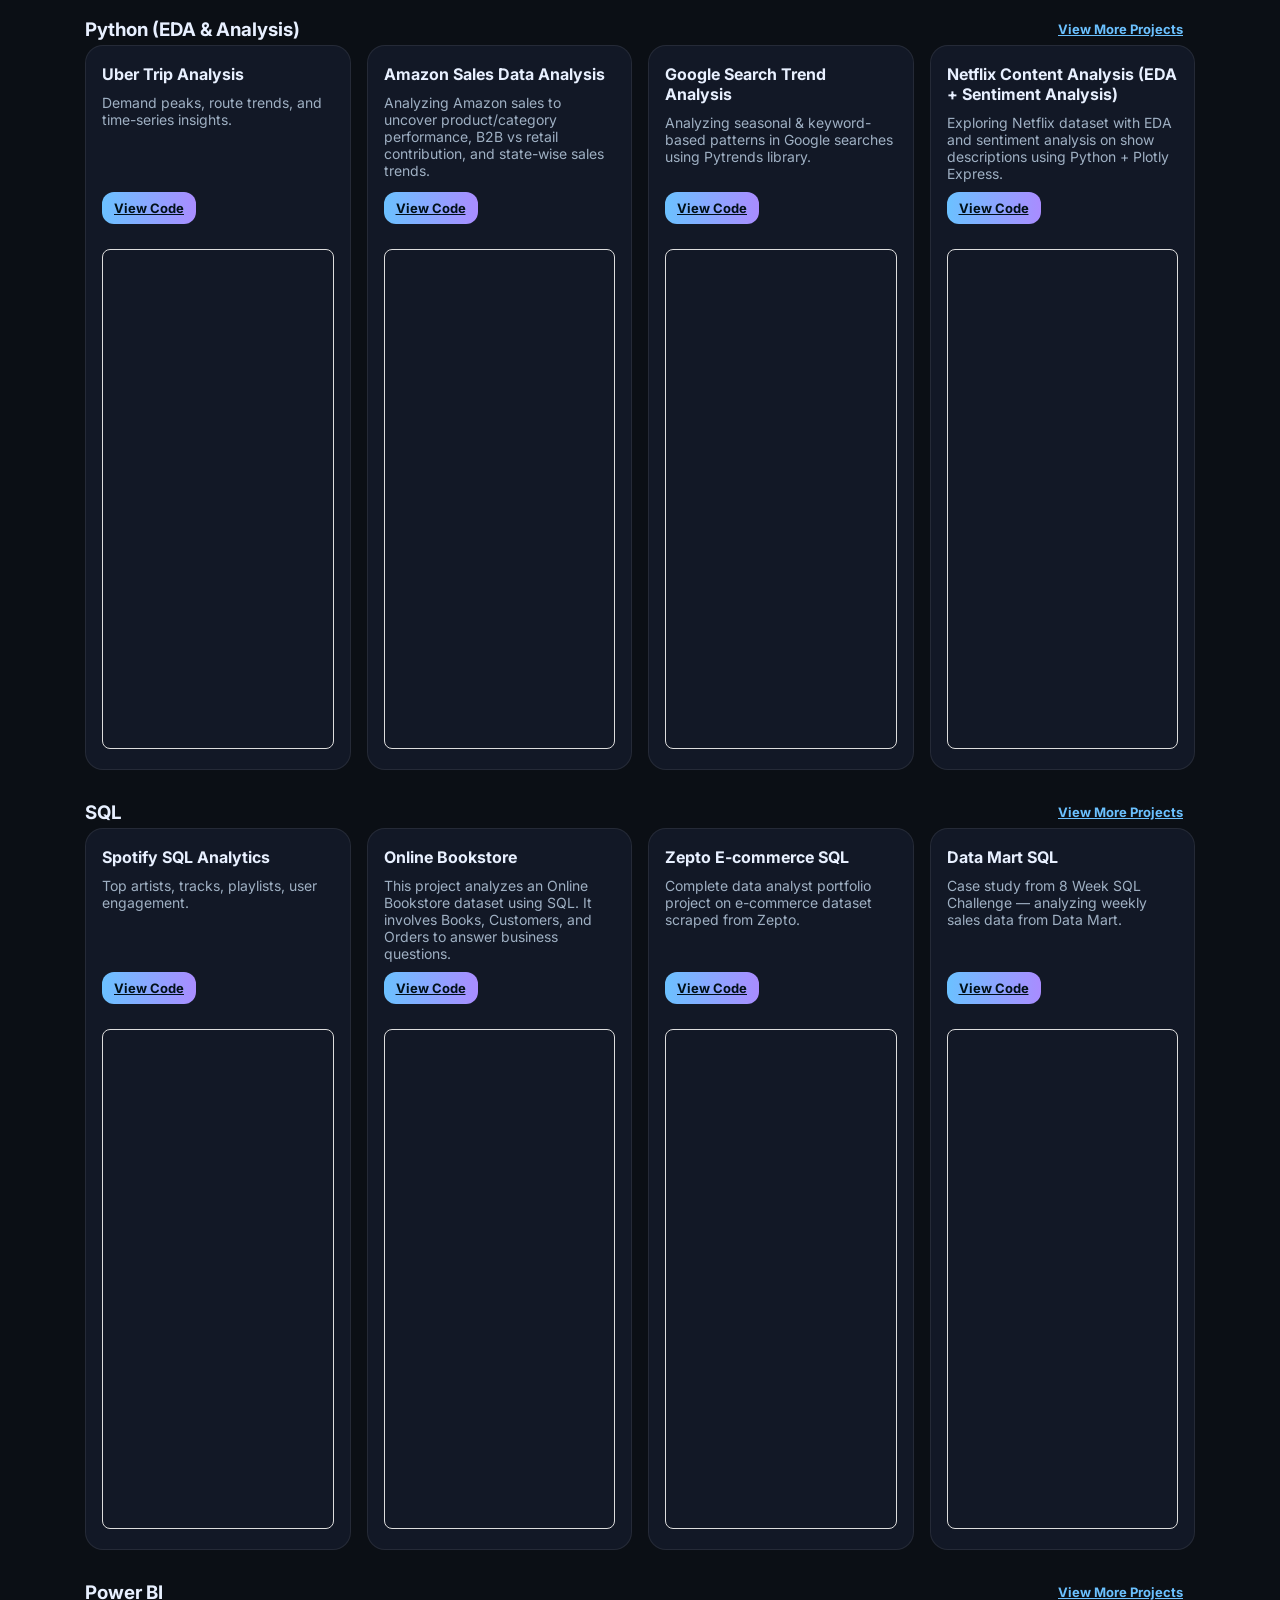
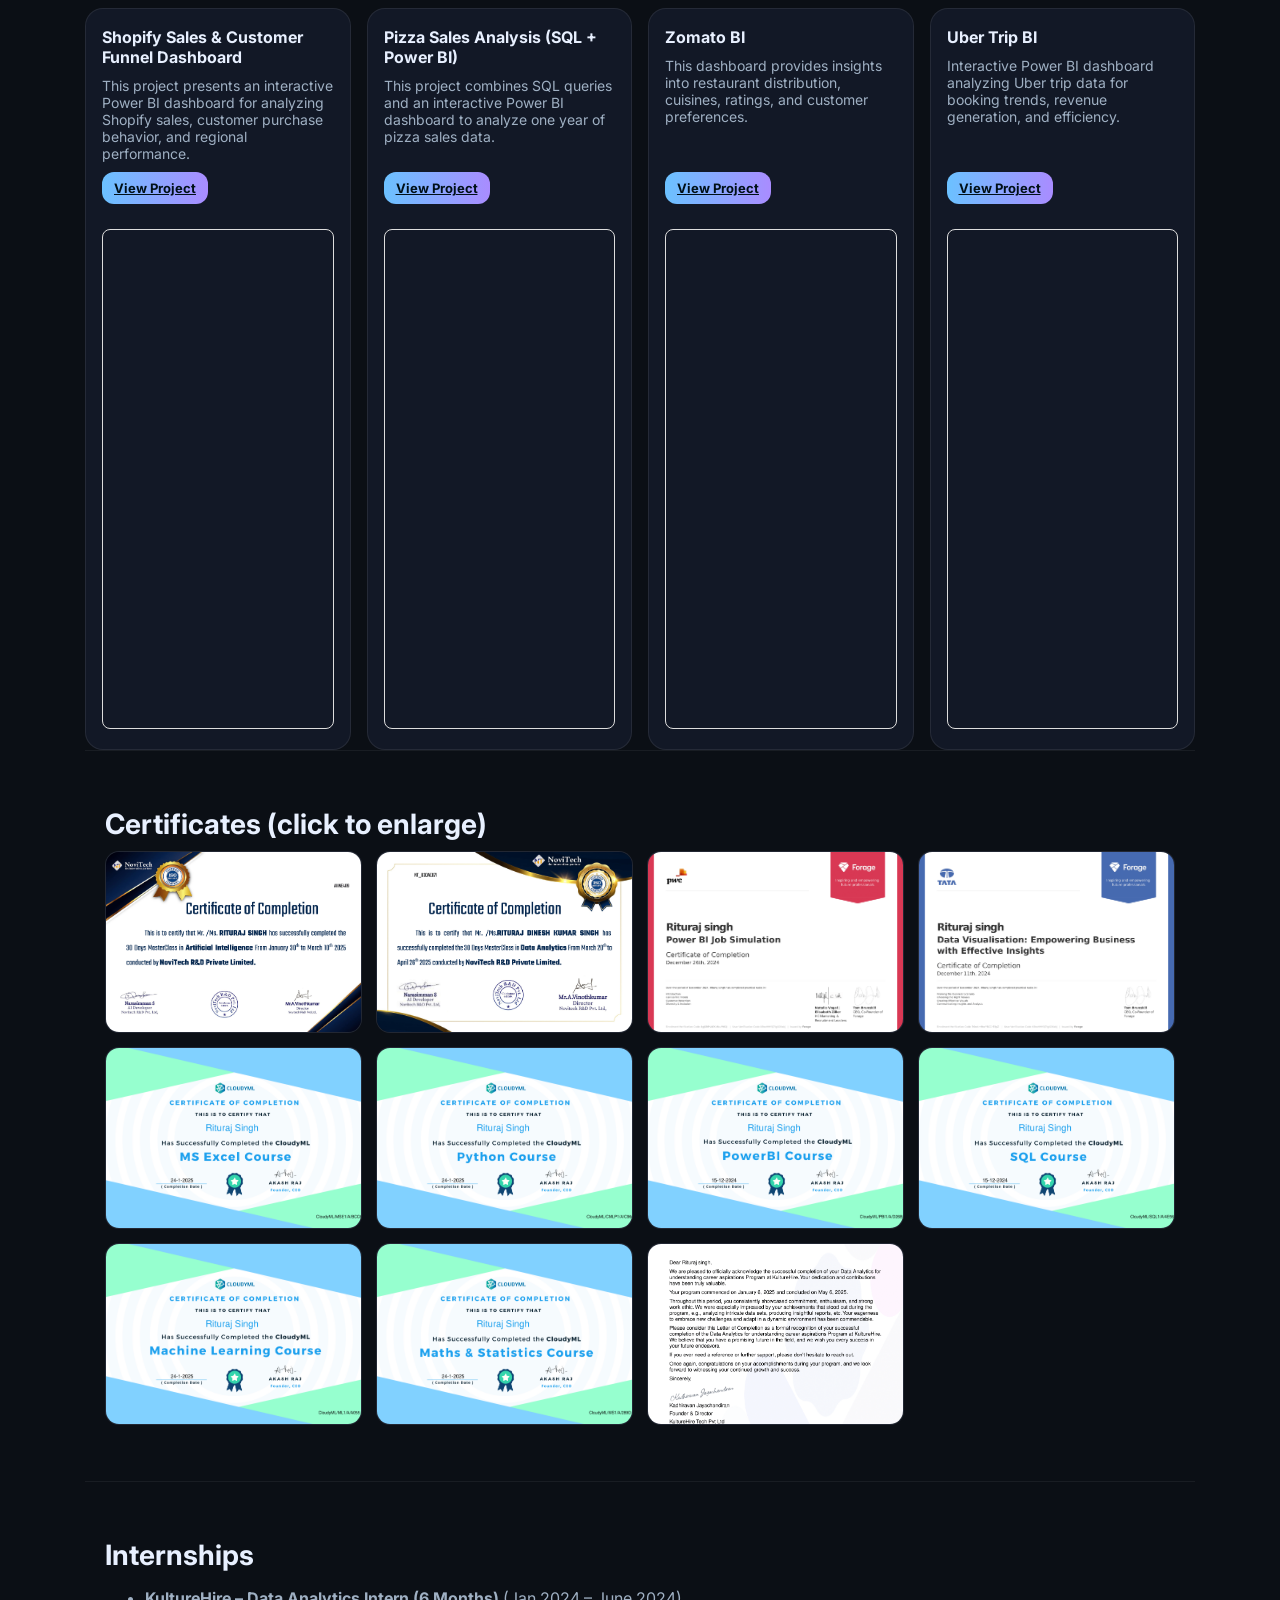
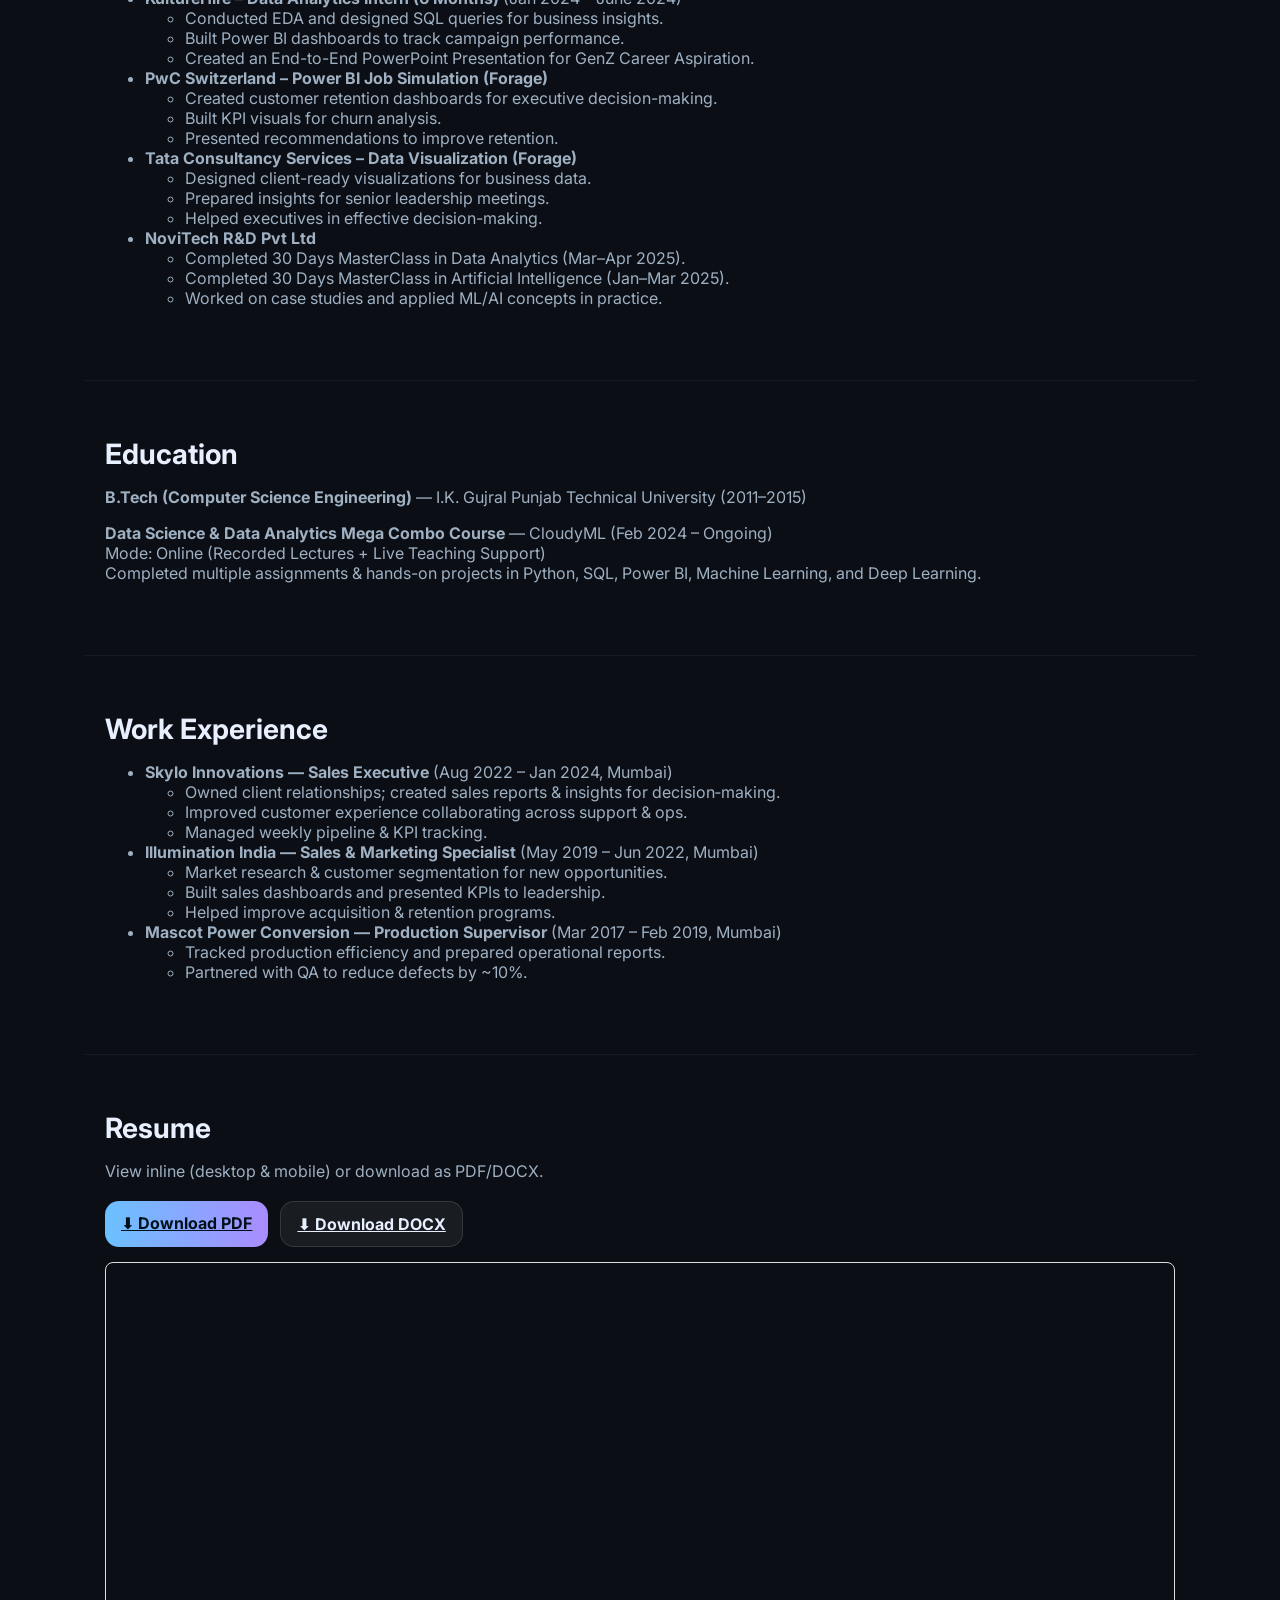
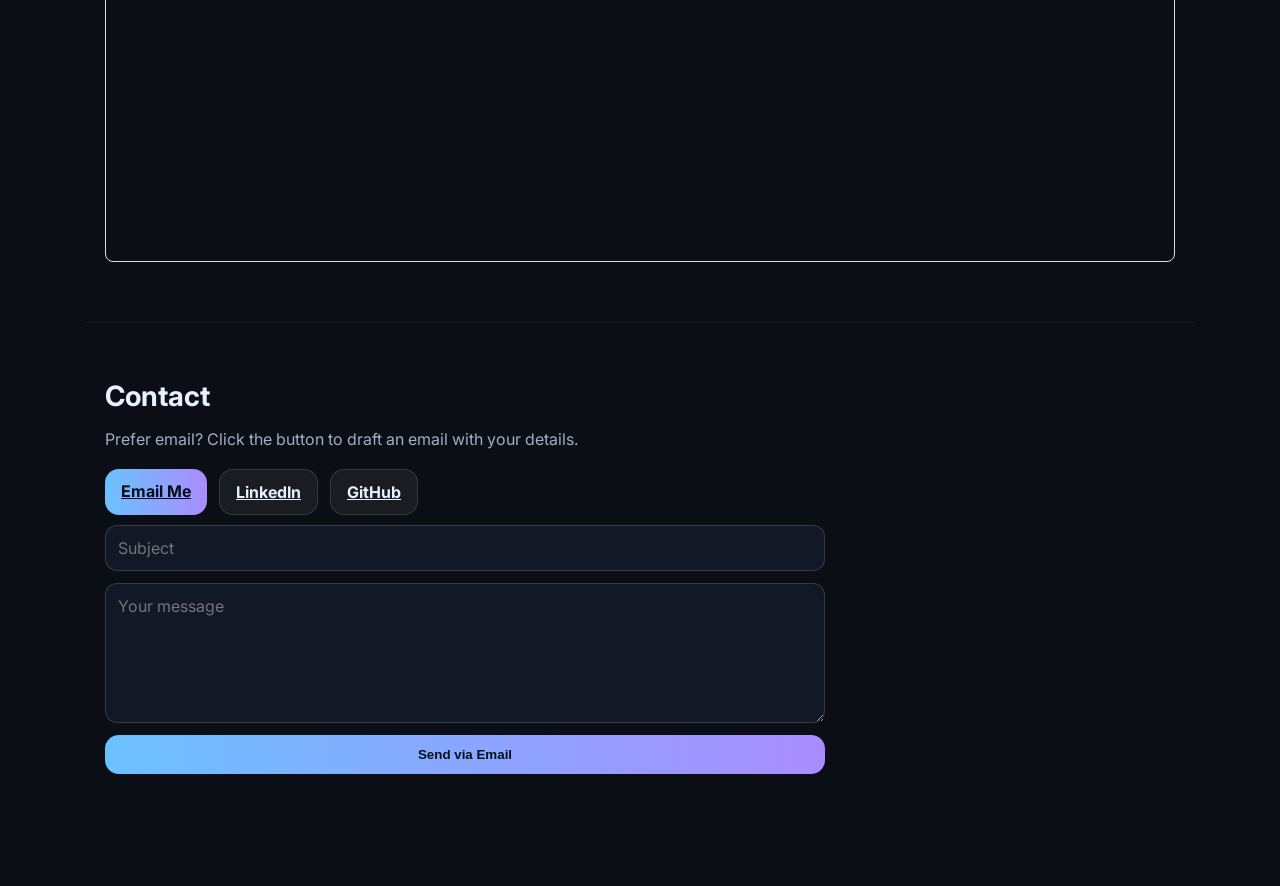
==== commit befa00b9: "Update index.html" ====
--- a/index.html
+++ b/index.html
@@ -455,7 +455,7 @@
     </div>
     <div class="pdf-preview" style="margin-top:15px;">
       <iframe 
-        src="https://docs.google.com/viewer?url=https://raw.githubusercontent.com/rjdecore/Portfolio/main/assets/docs/Shopify%20Sales.pdf&embedded=true" 
+        src="https://docs.google.com/viewer?url=https://raw.githubusercontent.com/rjdecore/Portfolio/main/assets/docs/Shopify_Sales.pdf&embedded=true" 
         width="100%" height="500px" 
         style="border:1px solid #ddd; border-radius:8px;">
       </iframe>
@@ -634,12 +634,11 @@
   </section>
 
 
-
 <!-- RESUME VIEW + DOWNLOAD -->
 <section id="resume">
   <div class="wrap">
     <h2>Resume</h2>
-    <p class="muted">View inline (desktop only) or download as PDF/DOCX.</p>
+    <p class="muted">View inline (desktop & mobile) or download as PDF/DOCX.</p>
 
     <!-- Download Buttons -->
     <div class="cta" style="margin-bottom:15px;">
@@ -648,20 +647,16 @@
     </div>
 
     <!-- Resume Preview -->
-    <div class="pdf-container">
-      <object class="resume-embed"
-              data="assets/docs/Rituraj_Singh_Data_Analyst_Resume.pdf"
-              type="application/pdf"
-              width="100%" height="600px">
-        <!-- Fallback for mobiles -->
-        <p class="muted">
-          Your browser doesn’t support inline PDF viewing.  
-          👉 <a href="assets/docs/Rituraj_Singh_Data_Analyst_Resume.pdf" target="_blank">Click here to view resume</a>
-        </p>
-      </object>
+    <div class="pdf-container" style="margin-top:15px;">
+      <iframe 
+        src="https://docs.google.com/viewer?url=https://raw.githubusercontent.com/rjdecore/Portfolio/main/assets/docs/Rituraj_Singh_Data_Analyst_Resume.pdf&embedded=true" 
+        width="100%" height="600px" 
+        style="border:1px solid #ddd; border-radius:8px;">
+      </iframe>
     </div>
   </div>
 </section>
+
 
 
   <!-- CONTACT -->
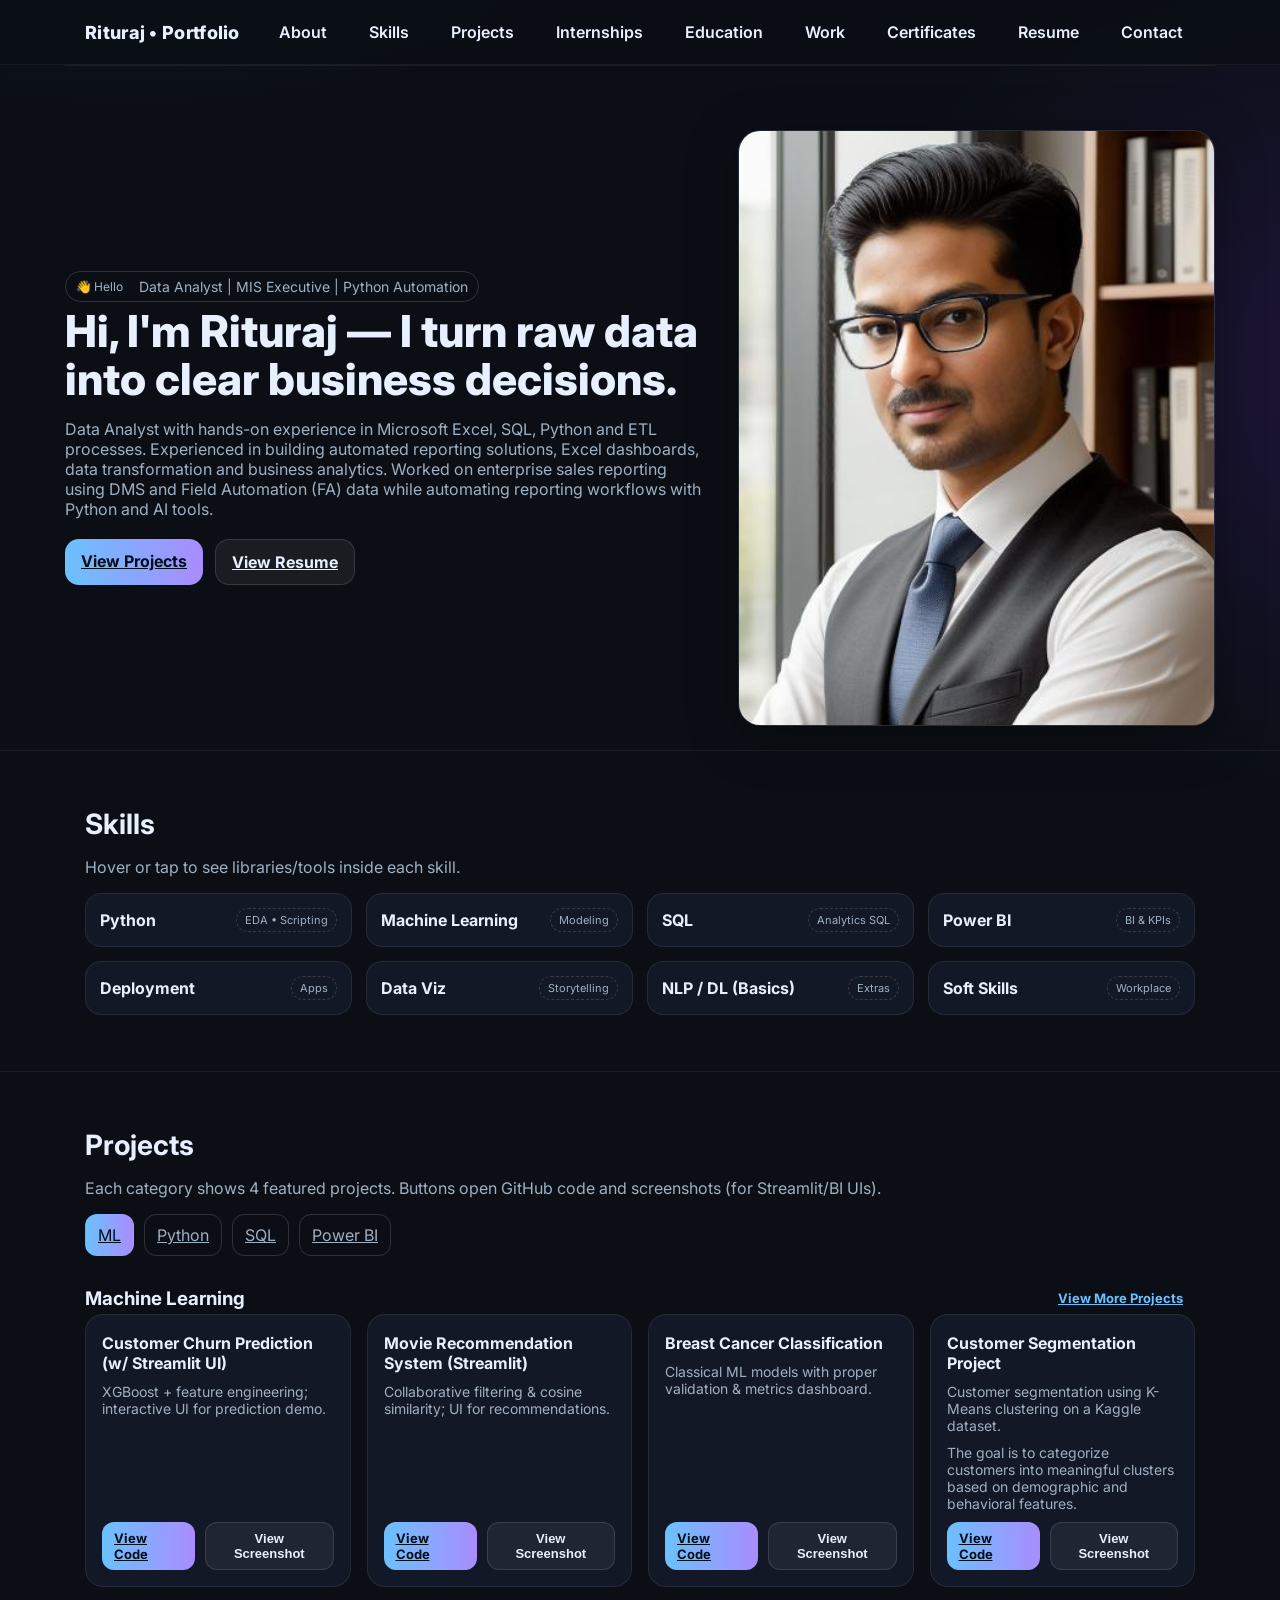
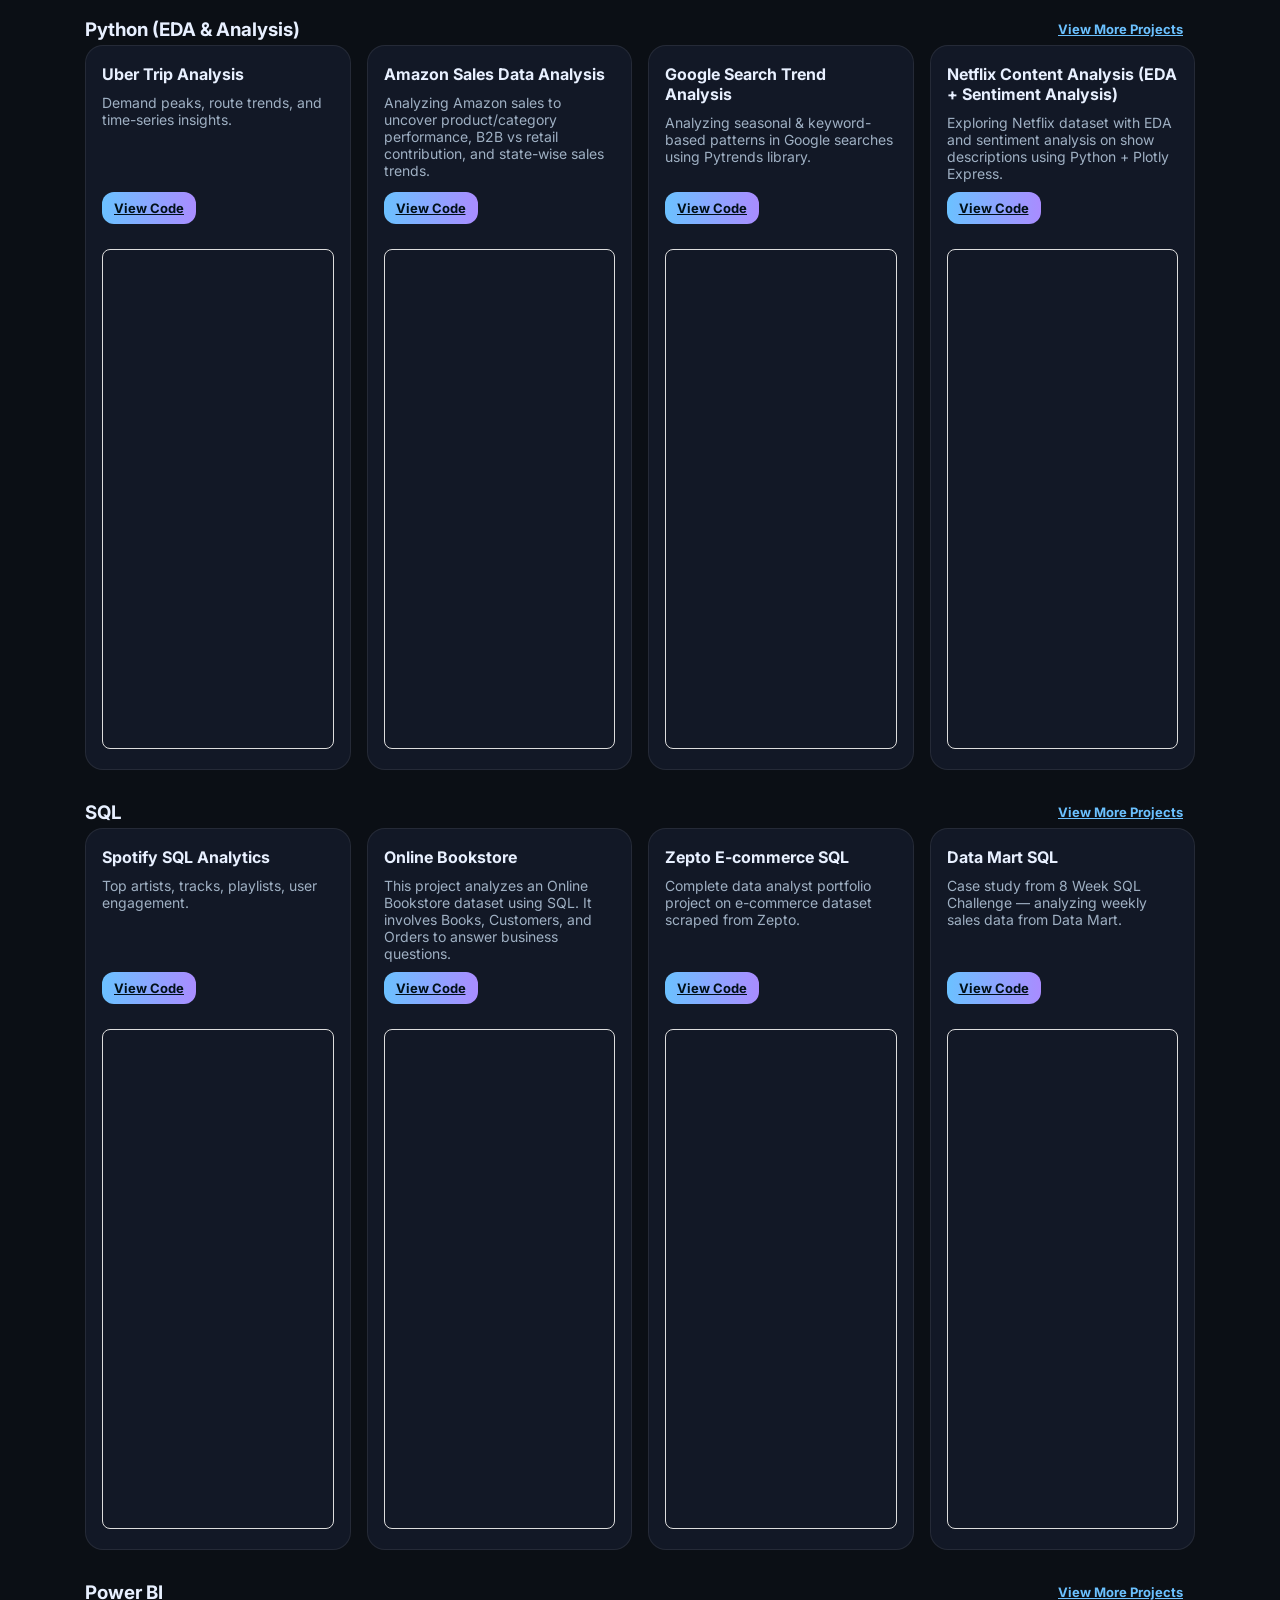
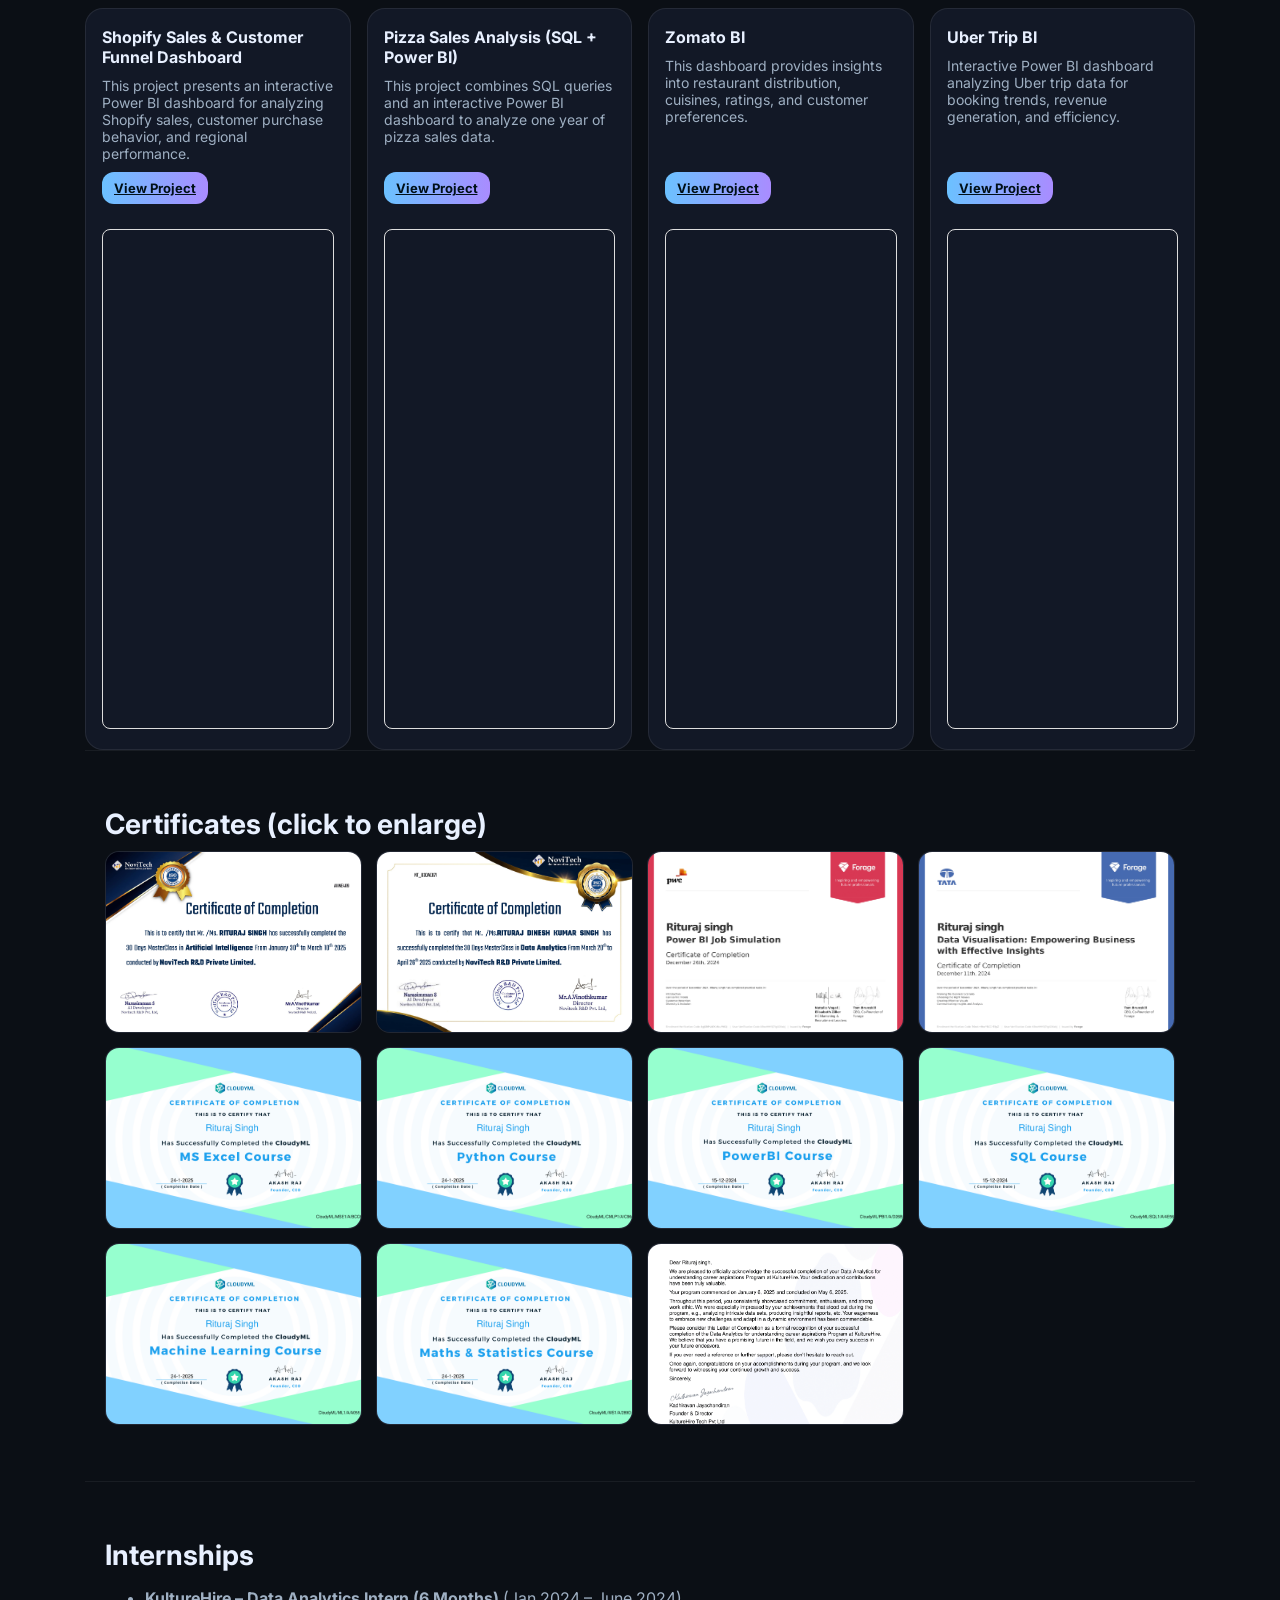
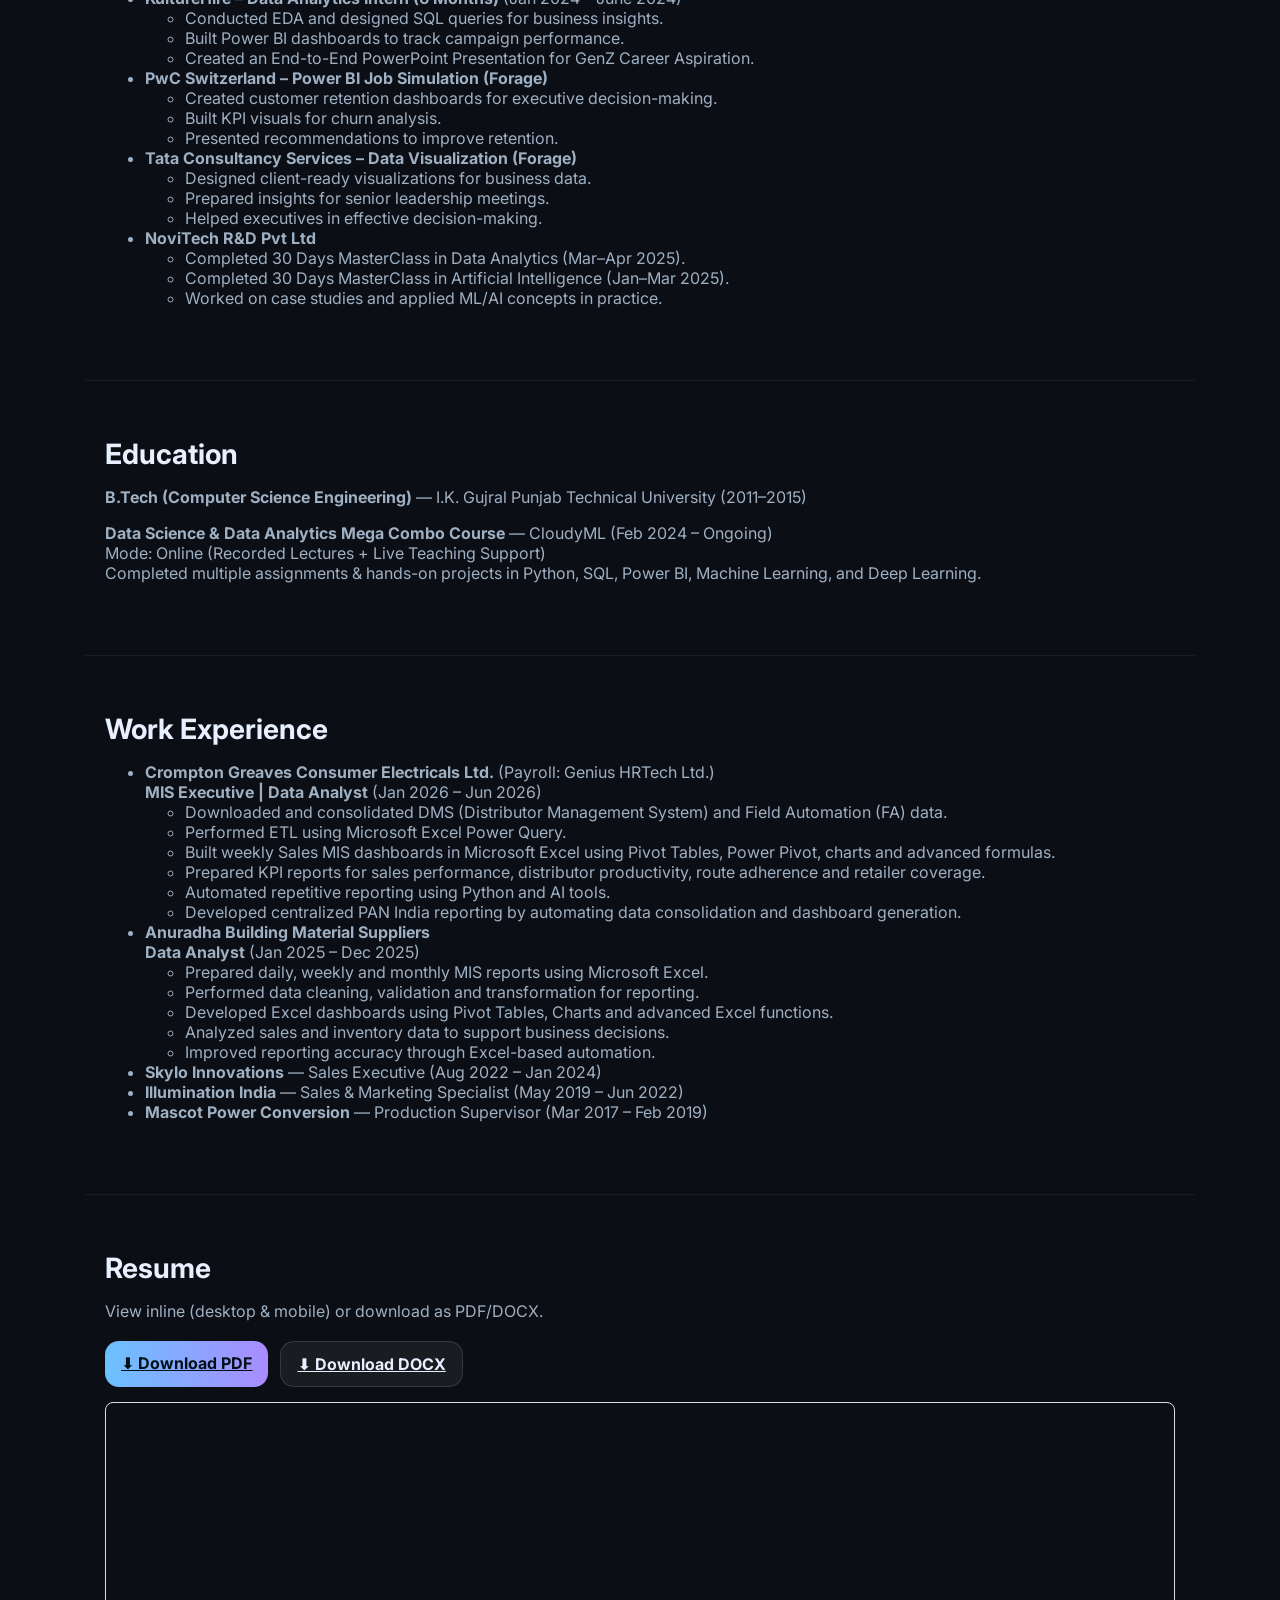
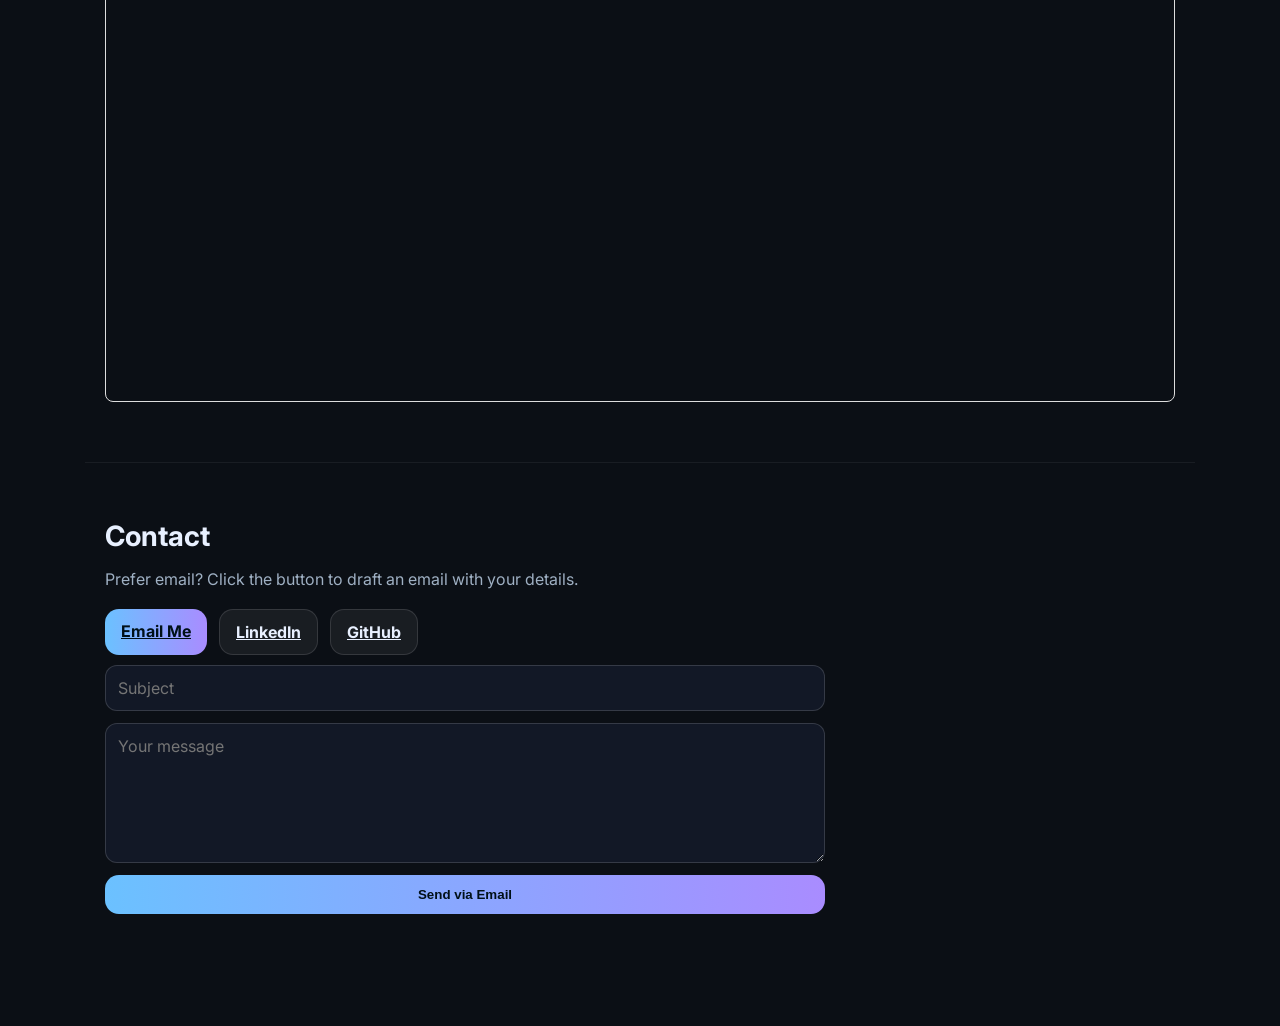
==== commit 1d8634ce: "Rename index (2).html to index.html" ====
--- a/index.html
+++ b/index.html
@@ -132,10 +132,10 @@
     <div>
       <span class="badge">👋 Hello
         <span class="spacer"></span>
-        <span class="kicker">Data Analyst • Aspiring Data Scientist</span>
+        <span class="kicker">Data Analyst | MIS Executive | Python Automation</span>
       </span>
       <h2 class="title">Hi, I'm Rituraj — I turn raw data into clear business decisions.</h2>
-      <p class="lead">Python, SQL, Power BI, and Machine Learning practitioner. I’ve built end‑to‑end projects (EDA → modeling → dashboards) and created Streamlit UIs for ML use‑cases. Open to roles across India and Remote.</p>
+      <p class="lead">Data Analyst with hands-on experience in Microsoft Excel, SQL, Python and ETL processes. Experienced in building automated reporting solutions, Excel dashboards, data transformation and business analytics. Worked on enterprise sales reporting using DMS and Field Automation (FA) data while automating reporting workflows with Python and AI tools.</p>
       <div class="cta">
         <a class="btn btn-primary" href="#projects">View Projects</a>
         <a class="btn btn-ghost" href="#resume">View Resume</a>
@@ -609,30 +609,35 @@
     <div class="wrap">
       <h2>Work Experience</h2>
       <ul class="muted">
-        <li><strong>Skylo Innovations — Sales Executive</strong> (Aug 2022 – Jan 2024, Mumbai)
+        <li><strong>Crompton Greaves Consumer Electricals Ltd.</strong> (Payroll: Genius HRTech Ltd.)<br>
+        <strong>MIS Executive | Data Analyst</strong> (Jan 2026 – Jun 2026)
           <ul>
-            <li>Owned client relationships; created sales reports & insights for decision‑making.</li>
-            <li>Improved customer experience collaborating across support & ops.</li>
-            <li>Managed weekly pipeline & KPI tracking.</li>
+            <li>Downloaded and consolidated DMS (Distributor Management System) and Field Automation (FA) data.</li>
+            <li>Performed ETL using Microsoft Excel Power Query.</li>
+            <li>Built weekly Sales MIS dashboards in Microsoft Excel using Pivot Tables, Power Pivot, charts and advanced formulas.</li>
+            <li>Prepared KPI reports for sales performance, distributor productivity, route adherence and retailer coverage.</li>
+            <li>Automated repetitive reporting using Python and AI tools.</li>
+            <li>Developed centralized PAN India reporting by automating data consolidation and dashboard generation.</li>
           </ul>
         </li>
-        <li><strong>Illumination India — Sales & Marketing Specialist</strong> (May 2019 – Jun 2022, Mumbai)
+
+        <li><strong>Anuradha Building Material Suppliers</strong><br>
+        <strong>Data Analyst</strong> (Jan 2025 – Dec 2025)
           <ul>
-            <li>Market research & customer segmentation for new opportunities.</li>
-            <li>Built sales dashboards and presented KPIs to leadership.</li>
-            <li>Helped improve acquisition & retention programs.</li>
+            <li>Prepared daily, weekly and monthly MIS reports using Microsoft Excel.</li>
+            <li>Performed data cleaning, validation and transformation for reporting.</li>
+            <li>Developed Excel dashboards using Pivot Tables, Charts and advanced Excel functions.</li>
+            <li>Analyzed sales and inventory data to support business decisions.</li>
+            <li>Improved reporting accuracy through Excel-based automation.</li>
           </ul>
         </li>
-        <li><strong>Mascot Power Conversion — Production Supervisor</strong> (Mar 2017 – Feb 2019, Mumbai)
-          <ul>
-            <li>Tracked production efficiency and prepared operational reports.</li>
-            <li>Partnered with QA to reduce defects by ~10%.</li>
-          </ul>
-        </li>
+
+        <li><strong>Skylo Innovations</strong> — Sales Executive (Aug 2022 – Jan 2024)</li>
+        <li><strong>Illumination India</strong> — Sales & Marketing Specialist (May 2019 – Jun 2022)</li>
+        <li><strong>Mascot Power Conversion</strong> — Production Supervisor (Mar 2017 – Feb 2019)</li>
       </ul>
     </div>
   </section>
-
 
 <!-- RESUME VIEW + DOWNLOAD -->
 <section id="resume">
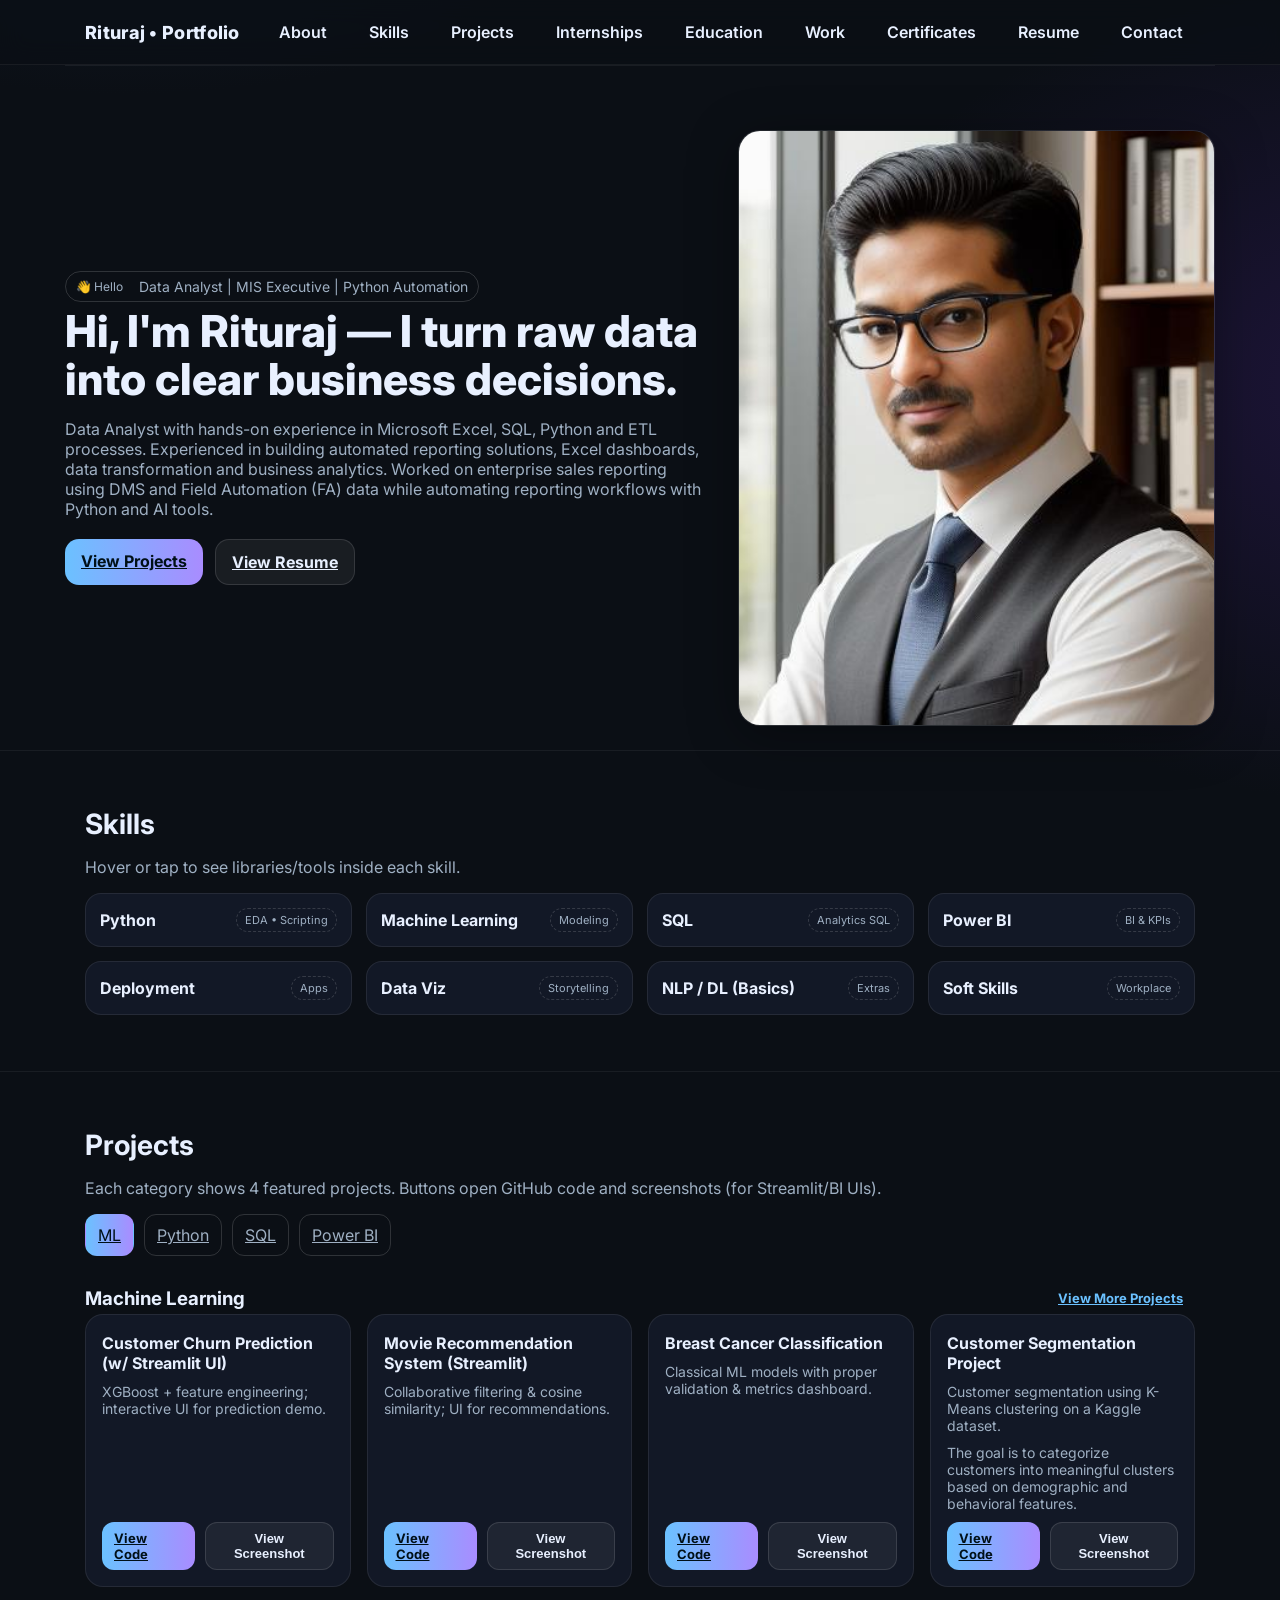
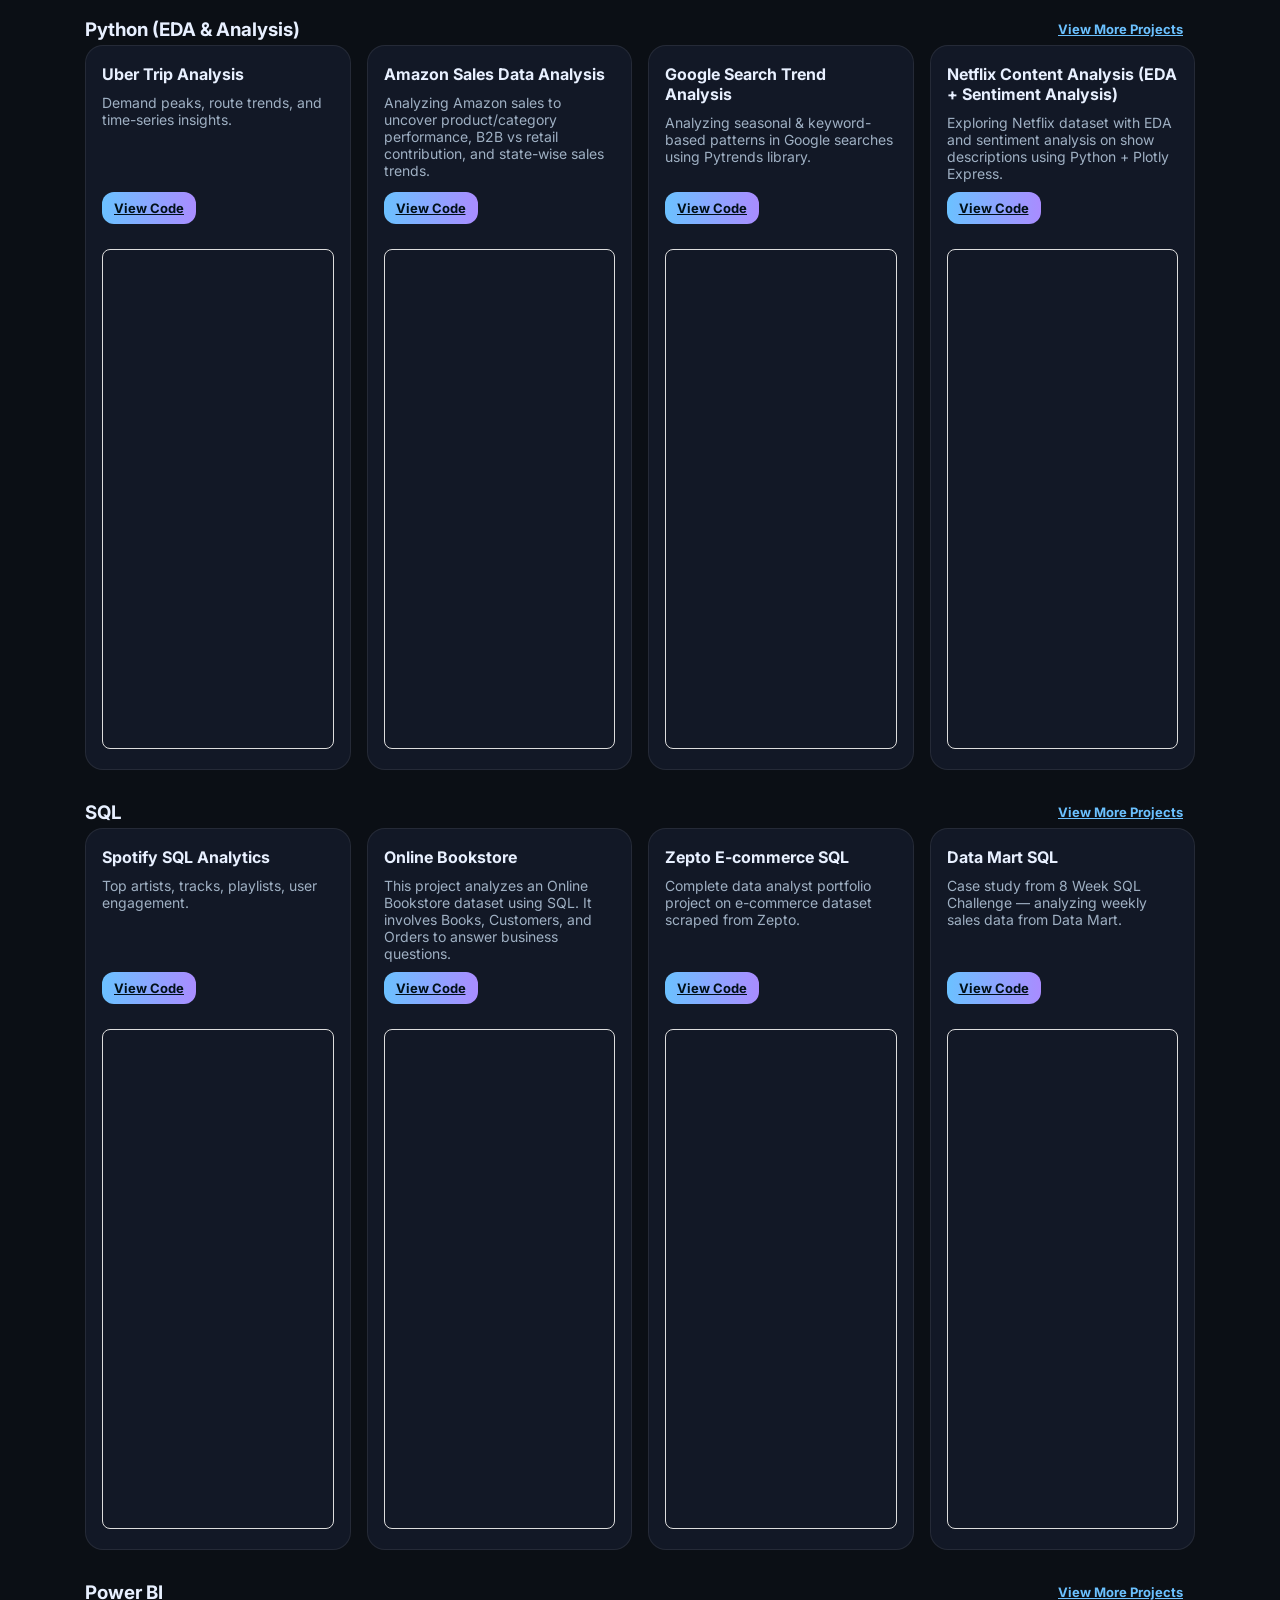
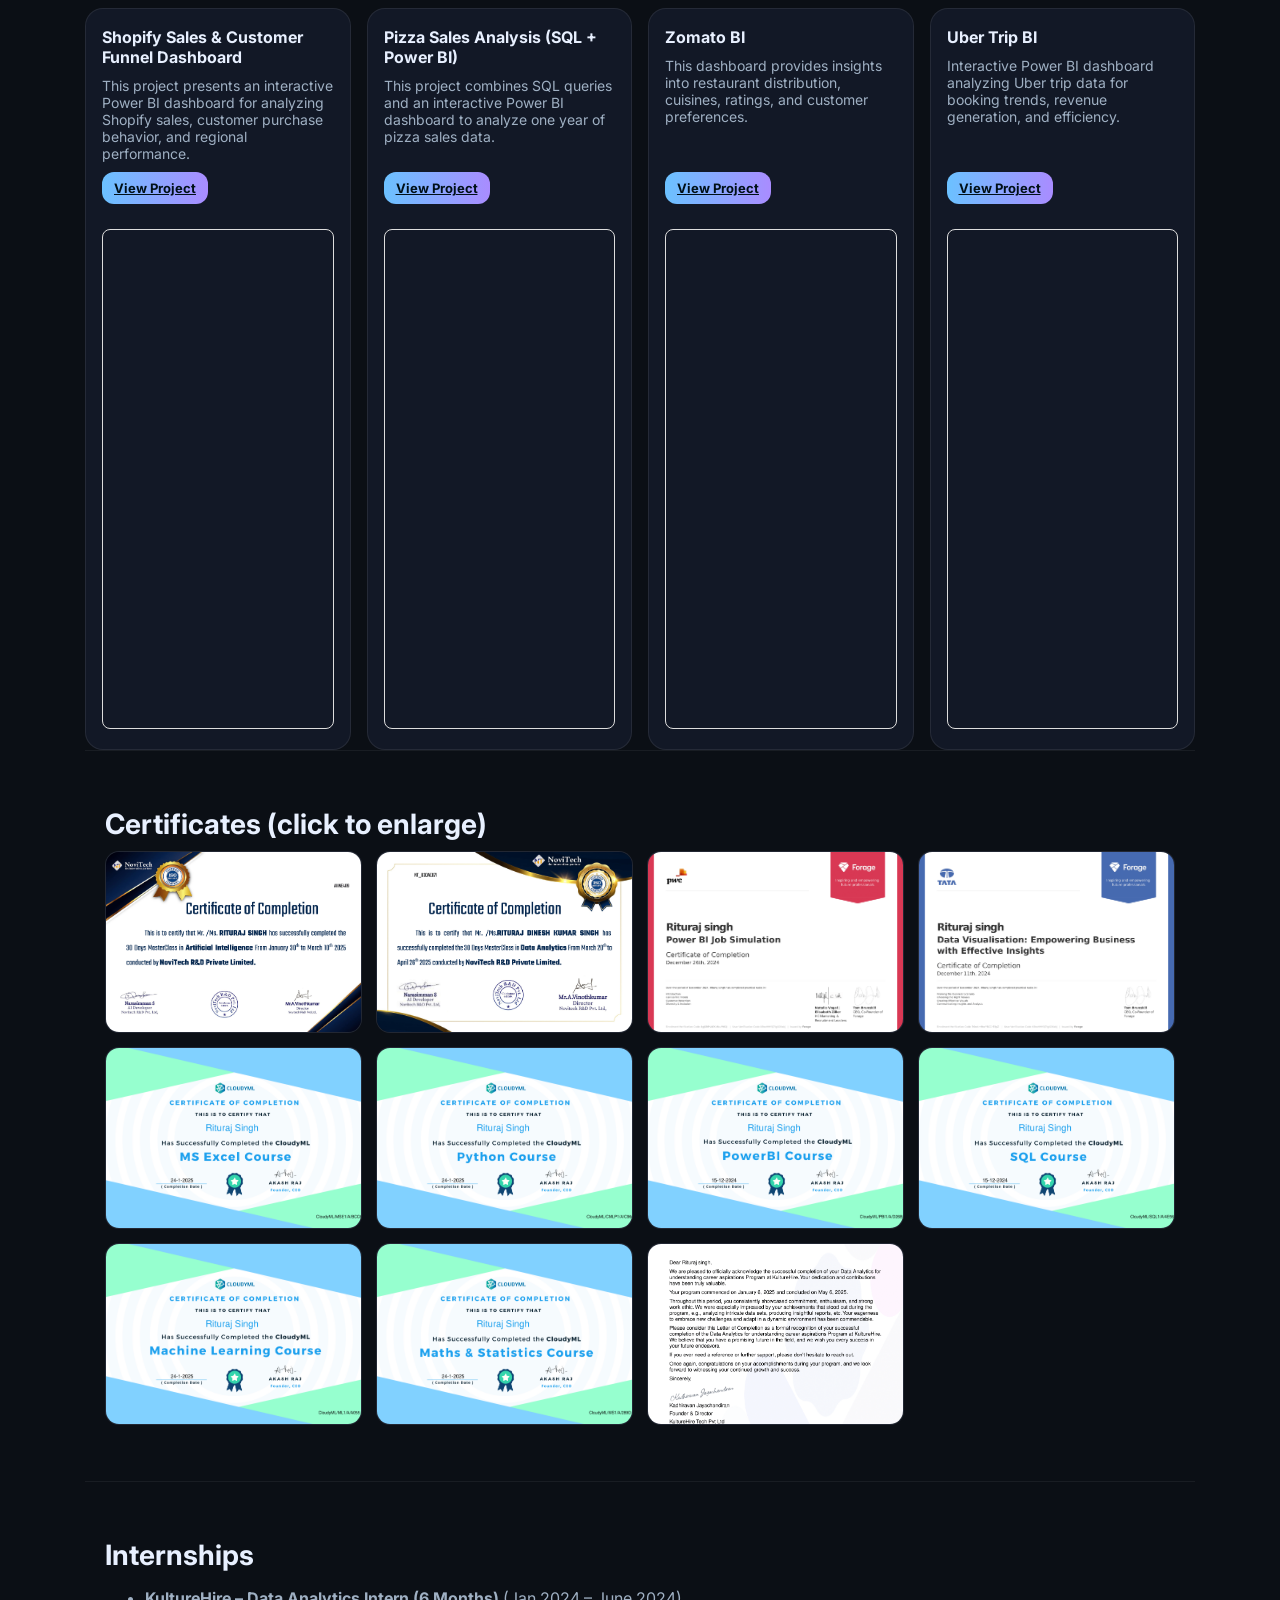
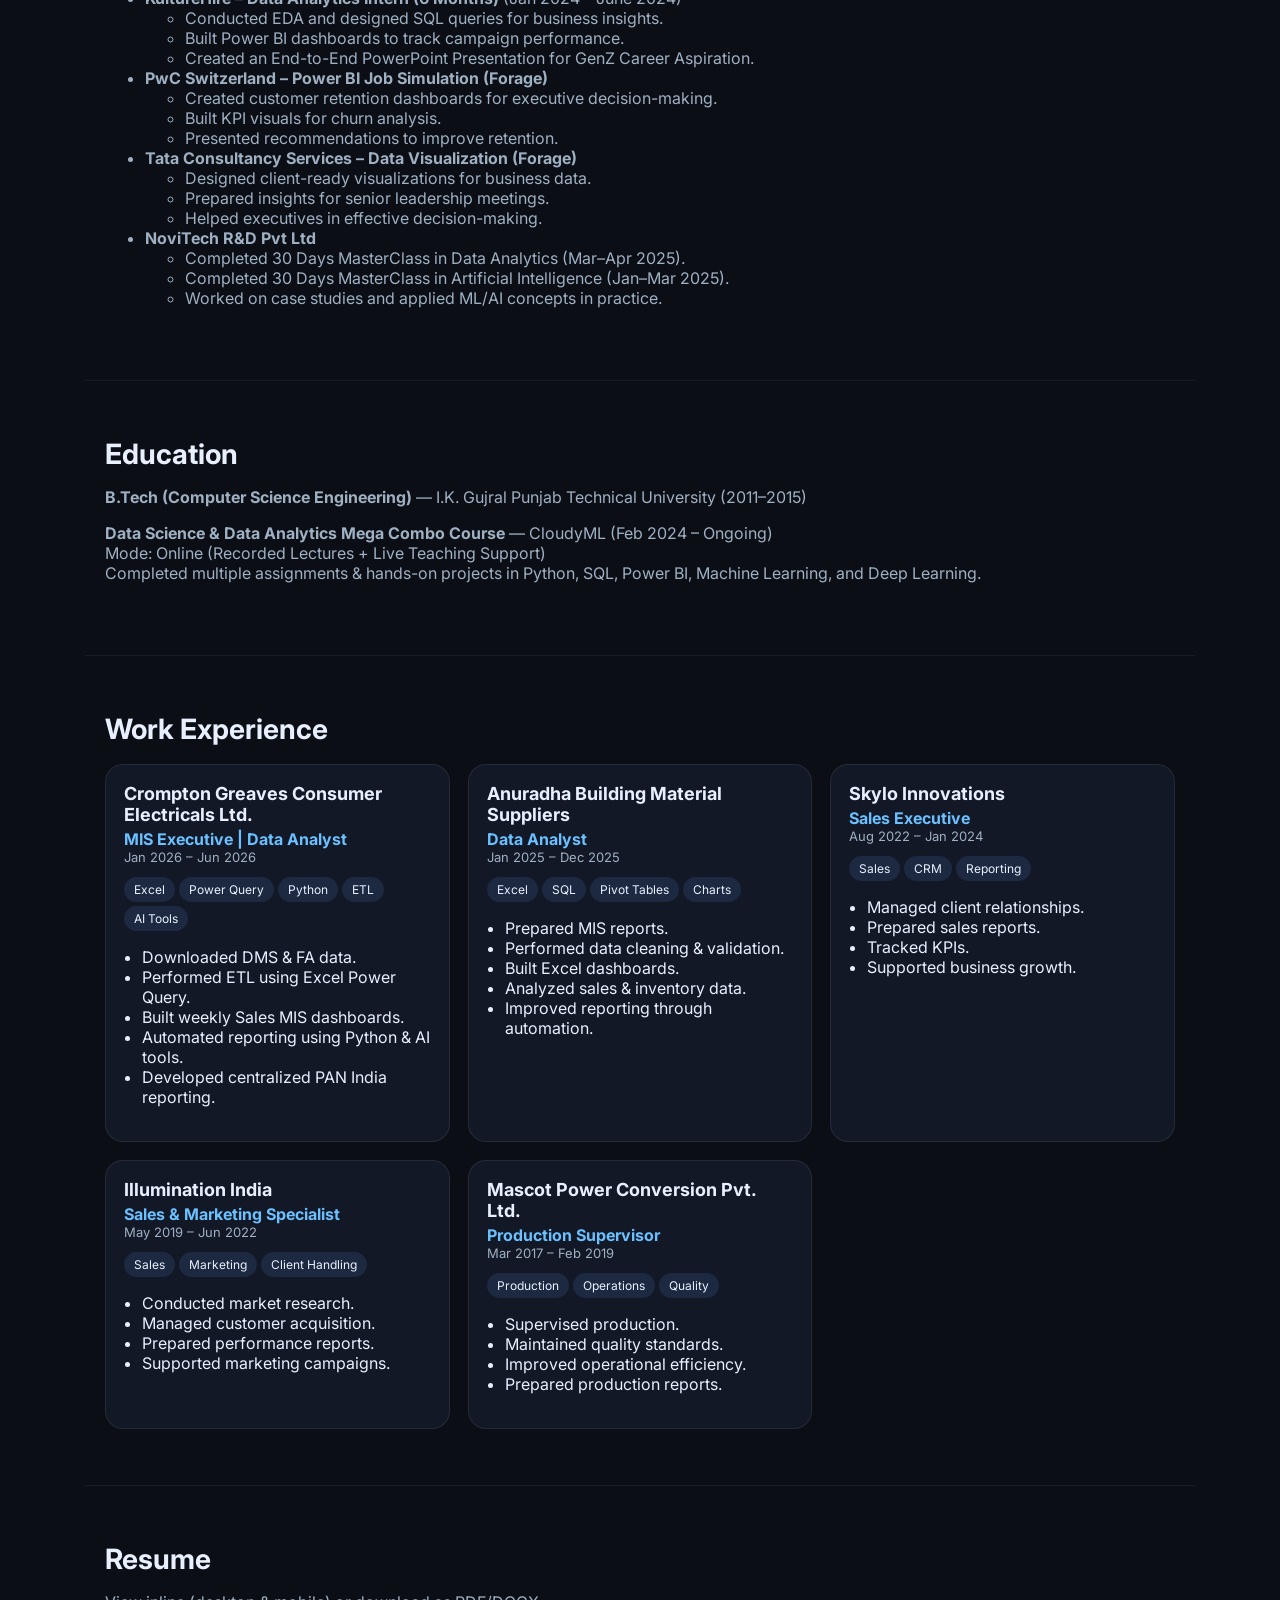
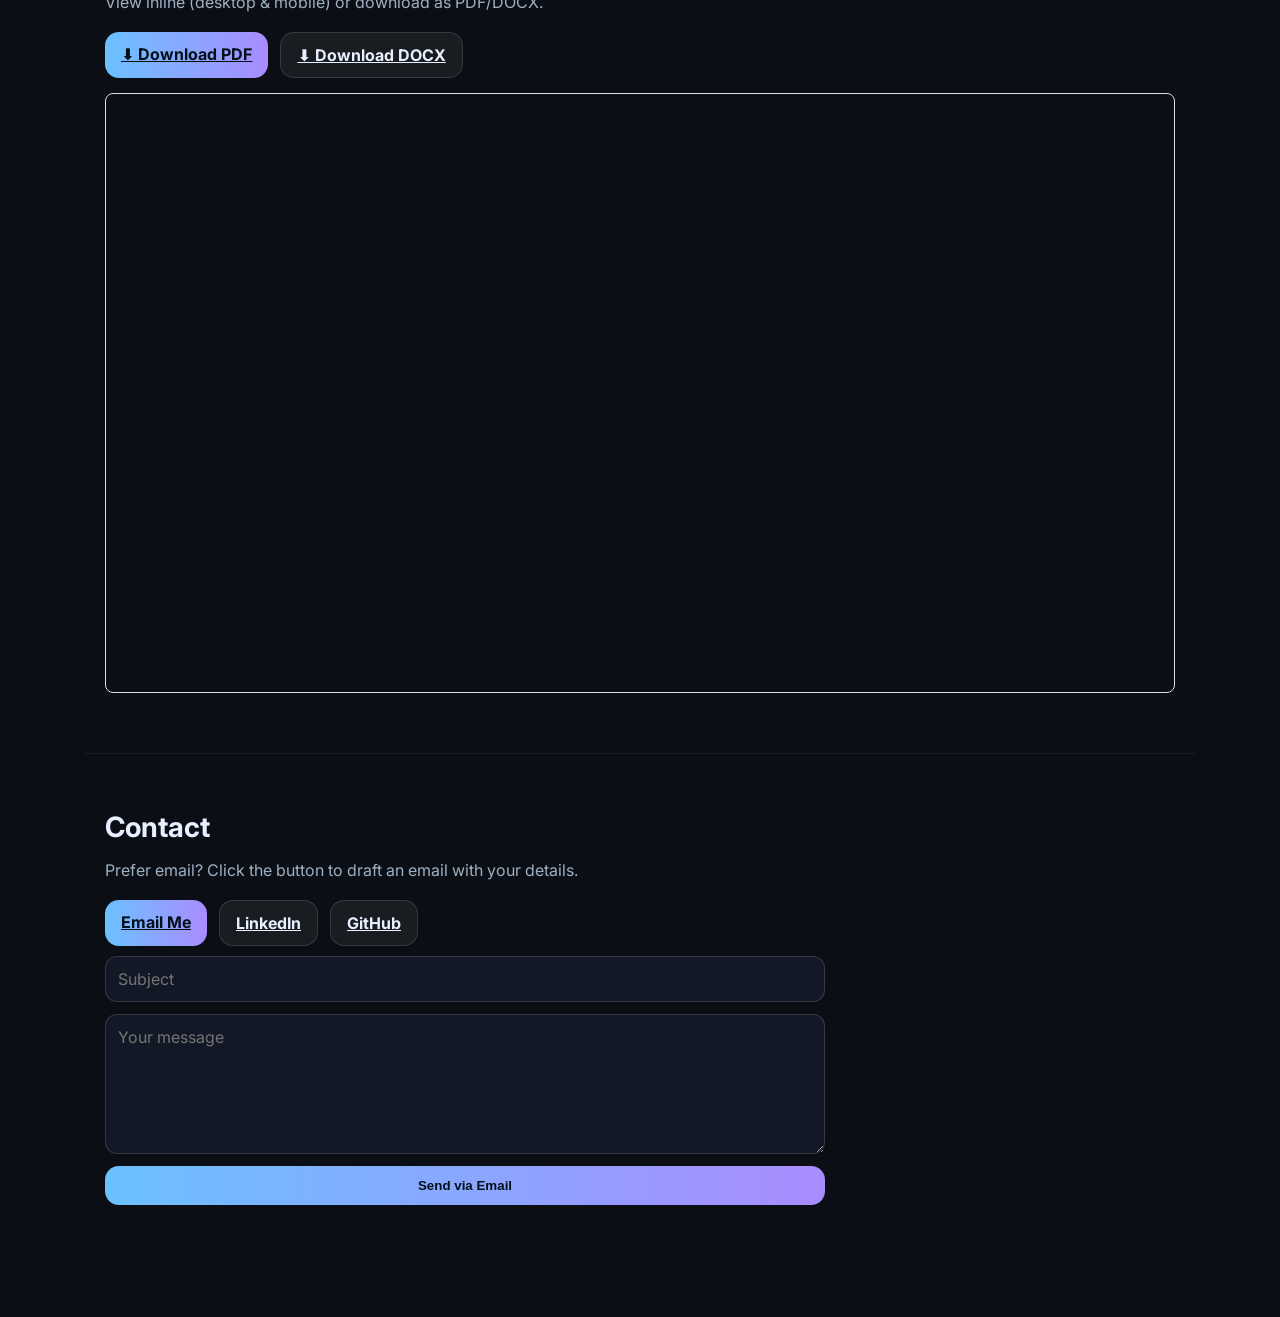
==== commit 4327f706: "Rename Portfolio_Experience_Cards.html to index.html" ====
--- a/index.html
+++ b/index.html
@@ -1,14 +1,15 @@
 <!DOCTYPE html>
+
 <html lang="en">
 <head>
-  <meta charset="utf-8" />
-  <meta name="viewport" content="width=device-width, initial-scale=1" />
-  <title>Rituraj Singh — Data Analyst | Aspiring Data Scientist</title>
-  <meta name="description" content="Portfolio of Rituraj Singh — Data Analyst & aspiring Data Scientist. Python, SQL, Power BI, Machine Learning, Streamlit." />
-  <link rel="preconnect" href="https://fonts.googleapis.com"/>
-  <link rel="preconnect" href="https://fonts.gstatic.com" crossorigin/>
-  <link href="https://fonts.googleapis.com/css2?family=Inter:wght@400;500;600;700;800&display=swap" rel="stylesheet"/>
-  <style>
+<meta charset="utf-8"/>
+<meta content="width=device-width, initial-scale=1" name="viewport"/>
+<title>Rituraj Singh — Data Analyst | Aspiring Data Scientist</title>
+<meta content="Portfolio of Rituraj Singh — Data Analyst &amp; aspiring Data Scientist. Python, SQL, Power BI, Machine Learning, Streamlit." name="description"/>
+<link href="https://fonts.googleapis.com" rel="preconnect"/>
+<link crossorigin="" href="https://fonts.gstatic.com" rel="preconnect"/>
+<link href="https://fonts.googleapis.com/css2?family=Inter:wght@400;500;600;700;800&amp;display=swap" rel="stylesheet"/>
+<style>
     :root{
       --bg:#0b0f15; --card:#121826; --muted:#9fb0c3; --text:#e8f0ff; --brand:#6bc1ff; --brand-2:#a98cff; --accent:#1f9dff;
       --ring: rgba(107,193,255,.35);
@@ -107,588 +108,453 @@
   </style>
 </head>
 <body>
-  <!-- NAV -->
-  <header>
-    <div class="wrap nav">
-      <h1>Rituraj • Portfolio</h1>
-      <nav>
-        <ul>
-          <li><a href="#about">About</a></li>
-          <li><a href="#skills">Skills</a></li>
-          <li><a href="#projects">Projects</a></li>
-          <li><a href="#internships">Internships</a></li>
-          <li><a href="#education">Education</a></li>
-          <li><a href="#work">Work</a></li>
-          <li><a href="#certs">Certificates</a></li>
-          <li><a href="#resume">Resume</a></li>
-          <li><a href="#contact">Contact</a></li>
-        </ul>
-      </nav>
-    </div>
-  </header>
-
-  <!-- HERO / ABOUT -->
-  <section id="about" class="wrap hero">
-    <div>
-      <span class="badge">👋 Hello
+<!-- NAV -->
+<header>
+<div class="wrap nav">
+<h1>Rituraj • Portfolio</h1>
+<nav>
+<ul>
+<li><a href="#about">About</a></li>
+<li><a href="#skills">Skills</a></li>
+<li><a href="#projects">Projects</a></li>
+<li><a href="#internships">Internships</a></li>
+<li><a href="#education">Education</a></li>
+<li><a href="#work">Work</a></li>
+<li><a href="#certs">Certificates</a></li>
+<li><a href="#resume">Resume</a></li>
+<li><a href="#contact">Contact</a></li>
+</ul>
+</nav>
+</div>
+</header>
+<!-- HERO / ABOUT -->
+<section class="wrap hero" id="about">
+<div>
+<span class="badge">👋 Hello
         <span class="spacer"></span>
-        <span class="kicker">Data Analyst | MIS Executive | Python Automation</span>
-      </span>
-      <h2 class="title">Hi, I'm Rituraj — I turn raw data into clear business decisions.</h2>
-      <p class="lead">Data Analyst with hands-on experience in Microsoft Excel, SQL, Python and ETL processes. Experienced in building automated reporting solutions, Excel dashboards, data transformation and business analytics. Worked on enterprise sales reporting using DMS and Field Automation (FA) data while automating reporting workflows with Python and AI tools.</p>
-      <div class="cta">
-        <a class="btn btn-primary" href="#projects">View Projects</a>
-        <a class="btn btn-ghost" href="#resume">View Resume</a>
-      </div>
-    </div>
-    <div class="hero-card">
-      <img class="img" src="assets/img/profile.jpg" alt="Rituraj Singh profile"/>
-    </div>
-  </section>
-
-  <!-- SKILLS -->
-  <section id="skills">
-    <div class="wrap">
-      <h2>Skills</h2>
-      <p class="muted">Hover or tap to see libraries/tools inside each skill.</p>
-      <div class="skill-grid">
-        <div class="skill" tabindex="0" aria-expanded="false">
-          <div class="row">
-            <h4>Python</h4>
-            <span class="chip">EDA • Scripting</span>
-          </div>
-          <div class="subskills">Pandas, NumPy, Matplotlib, Seaborn, Plotly, Jupyter, OOP, Requests, BeautifulSoup (Web Scraping), Regex.</div>
-        </div>
-        <div class="skill" tabindex="0" aria-expanded="false">
-          <div class="row">
-            <h4>Machine Learning</h4>
-            <span class="chip">Modeling</span>
-          </div>
-          <div class="subskills">Scikit‑learn, XGBoost, Logistic/Linear Regression, Random Forest, SVM, KNN, Pipeline, Feature Engineering, Cross‑Validation, ROC‑AUC, F1.</div>
-        </div>
-        <div class="skill" tabindex="0" aria-expanded="false">
-          <div class="row">
-            <h4>SQL</h4>
-            <span class="chip">Analytics SQL</span>
-          </div>
-          <div class="subskills">Joins, CTEs, Window Functions, Subqueries, Aggregations, Views, Indexing, Data Modeling, Query Optimization.</div>
-        </div>
-        <div class="skill" tabindex="0" aria-expanded="false">
-          <div class="row">
-            <h4>Power BI</h4>
-            <span class="chip">BI & KPIs</span>
-          </div>
-          <div class="subskills">DAX, Data Modeling, Star Schema, Relationships, Power Query (ETL), Measures, Tooltips, Bookmarks, Drill‑through, Publishing.</div>
-        </div>
-        <div class="skill" tabindex="0" aria-expanded="false">
-          <div class="row">
-            <h4>Deployment</h4>
-            <span class="chip">Apps</span>
-          </div>
-          <div class="subskills">Streamlit (UI), Flask (APIs), Render/Streamlit Cloud (deploy), Git/GitHub, CI basics.</div>
-        </div>
-        <div class="skill" tabindex="0" aria-expanded="false">
-          <div class="row">
-            <h4>Data Viz</h4>
-            <span class="chip">Storytelling</span>
-          </div>
-          <div class="subskills">Charts (bar, line, area, scatter), Layout, Color & Contrast, Annotations, Insight Narratives.</div>
-        </div>
-        <div class="skill" tabindex="0" aria-expanded="false">
-          <div class="row">
-            <h4>NLP / DL (Basics)</h4>
-            <span class="chip">Extras</span>
-          </div>
-          <div class="subskills">Text Preprocessing, TF‑IDF, Word Embeddings, TensorFlow (intro), Sentiment Analysis.</div>
-        </div>
-        <div class="skill" tabindex="0" aria-expanded="false">
-          <div class="row">
-            <h4>Soft Skills</h4>
-            <span class="chip">Workplace</span>
-          </div>
-          <div class="subskills">Problem Solving, Communication, Stakeholder Management, Presentation, Collaboration.</div>
-        </div>
-      </div>
-    </div>
-  </section>
-
-  <!-- PROJECTS -->
-  <section id="projects">
-    <div class="wrap">
-      <h2>Projects</h2>
-      <p class="muted">Each category shows 4 featured projects. Buttons open GitHub code and screenshots (for Streamlit/BI UIs).</p>
-
-      <!-- Tabs just for quick jump links -->
-      <div class="tabs">
-        <a class="tab active" href="#ml">ML</a>
-        <a class="tab" href="#python">Python</a>
-        <a class="tab" href="#sql">SQL</a>
-        <a class="tab" href="#powerbi">Power BI</a>
-      </div>
-
-   <!-- ML -->
+<span class="kicker">Data Analyst | MIS Executive | Python Automation</span>
+</span>
+<h2 class="title">Hi, I'm Rituraj — I turn raw data into clear business decisions.</h2>
+<p class="lead">Data Analyst with hands-on experience in Microsoft Excel, SQL, Python and ETL processes. Experienced in building automated reporting solutions, Excel dashboards, data transformation and business analytics. Worked on enterprise sales reporting using DMS and Field Automation (FA) data while automating reporting workflows with Python and AI tools.</p>
+<div class="cta">
+<a class="btn btn-primary" href="#projects">View Projects</a>
+<a class="btn btn-ghost" href="#resume">View Resume</a>
+</div>
+</div>
+<div class="hero-card">
+<img alt="Rituraj Singh profile" class="img" src="assets/img/profile.jpg"/>
+</div>
+</section>
+<!-- SKILLS -->
+<section id="skills">
+<div class="wrap">
+<h2>Skills</h2>
+<p class="muted">Hover or tap to see libraries/tools inside each skill.</p>
+<div class="skill-grid">
+<div aria-expanded="false" class="skill" tabindex="0">
+<div class="row">
+<h4>Python</h4>
+<span class="chip">EDA • Scripting</span>
+</div>
+<div class="subskills">Pandas, NumPy, Matplotlib, Seaborn, Plotly, Jupyter, OOP, Requests, BeautifulSoup (Web Scraping), Regex.</div>
+</div>
+<div aria-expanded="false" class="skill" tabindex="0">
+<div class="row">
+<h4>Machine Learning</h4>
+<span class="chip">Modeling</span>
+</div>
+<div class="subskills">Scikit‑learn, XGBoost, Logistic/Linear Regression, Random Forest, SVM, KNN, Pipeline, Feature Engineering, Cross‑Validation, ROC‑AUC, F1.</div>
+</div>
+<div aria-expanded="false" class="skill" tabindex="0">
+<div class="row">
+<h4>SQL</h4>
+<span class="chip">Analytics SQL</span>
+</div>
+<div class="subskills">Joins, CTEs, Window Functions, Subqueries, Aggregations, Views, Indexing, Data Modeling, Query Optimization.</div>
+</div>
+<div aria-expanded="false" class="skill" tabindex="0">
+<div class="row">
+<h4>Power BI</h4>
+<span class="chip">BI &amp; KPIs</span>
+</div>
+<div class="subskills">DAX, Data Modeling, Star Schema, Relationships, Power Query (ETL), Measures, Tooltips, Bookmarks, Drill‑through, Publishing.</div>
+</div>
+<div aria-expanded="false" class="skill" tabindex="0">
+<div class="row">
+<h4>Deployment</h4>
+<span class="chip">Apps</span>
+</div>
+<div class="subskills">Streamlit (UI), Flask (APIs), Render/Streamlit Cloud (deploy), Git/GitHub, CI basics.</div>
+</div>
+<div aria-expanded="false" class="skill" tabindex="0">
+<div class="row">
+<h4>Data Viz</h4>
+<span class="chip">Storytelling</span>
+</div>
+<div class="subskills">Charts (bar, line, area, scatter), Layout, Color &amp; Contrast, Annotations, Insight Narratives.</div>
+</div>
+<div aria-expanded="false" class="skill" tabindex="0">
+<div class="row">
+<h4>NLP / DL (Basics)</h4>
+<span class="chip">Extras</span>
+</div>
+<div class="subskills">Text Preprocessing, TF‑IDF, Word Embeddings, TensorFlow (intro), Sentiment Analysis.</div>
+</div>
+<div aria-expanded="false" class="skill" tabindex="0">
+<div class="row">
+<h4>Soft Skills</h4>
+<span class="chip">Workplace</span>
+</div>
+<div class="subskills">Problem Solving, Communication, Stakeholder Management, Presentation, Collaboration.</div>
+</div>
+</div>
+</div>
+</section>
+<!-- PROJECTS -->
+<section id="projects">
+<div class="wrap">
+<h2>Projects</h2>
+<p class="muted">Each category shows 4 featured projects. Buttons open GitHub code and screenshots (for Streamlit/BI UIs).</p>
+<!-- Tabs just for quick jump links -->
+<div class="tabs">
+<a class="tab active" href="#ml">ML</a>
+<a class="tab" href="#python">Python</a>
+<a class="tab" href="#sql">SQL</a>
+<a class="tab" href="#powerbi">Power BI</a>
+</div>
+<!-- ML -->
 <div style="display:flex; justify-content:space-between; align-items:center; margin-top:26px;">
-  <h3 id="ml" style="margin:0;">Machine Learning</h3>
-  <a class="btn btn-sm btn-outline-primary" 
-     target="_blank" 
-     href="https://github.com/rjdecore/Machine-Learning-Project">View More Projects</a>
-</div>
-
+<h3 id="ml" style="margin:0;">Machine Learning</h3>
+<a class="btn btn-sm btn-outline-primary" href="https://github.com/rjdecore/Machine-Learning-Project" target="_blank">View More Projects</a>
+</div>
 <div class="grid">
-
-  <!-- Project 1 -->
-  <article class="card">
-    <h4>Customer Churn Prediction (w/ Streamlit UI)</h4>
-    <p>XGBoost + feature engineering; interactive UI for prediction demo.</p>
-    <div class="actions">
-      <a class="btn btn-sm btn-primary" target="_blank" href="https://github.com/rjdecore/Machine-Learning-Project/tree/main/Customer_churn_Predict">View Code</a>
-      <button class="btn btn-sm btn-ghost" data-shot="assets/img/shots/churn-ui.png">View Screenshot</button>
-    </div>
-  </article>
-
-  <!-- Project 2 -->
-  <article class="card">
-    <h4>Movie Recommendation System (Streamlit)</h4>
-    <p>Collaborative filtering & cosine similarity; UI for recommendations.</p>
-    <div class="actions">
-      <a class="btn btn-sm btn-primary" target="_blank" href="https://github.com/rjdecore/Machine-Learning-Project/tree/main/Movie-Recommender_system">View Code</a>
-      <button class="btn btn-sm btn-ghost" data-shot="assets/img/shots/movie.png">View Screenshot</button>
-    </div>
-  </article>
-
-  <!-- Project 3 -->
-  <article class="card">
-    <h4>Breast Cancer Classification</h4>
-    <p>Classical ML models with proper validation & metrics dashboard.</p>
-    <div class="actions">
-      <a class="btn btn-sm btn-primary" target="_blank" href="https://github.com/rjdecore/Machine-Learning-Project/tree/main/Breast_Cancer">View Code</a>
-      <button class="btn btn-sm btn-ghost" data-shot="assets/img/shots/cancer.png">View Screenshot</button>
-    </div>
-  </article>
-
-  <!-- Project 4 -->
-  <article class="card">
-    <h4>Customer Segmentation Project</h4>
-    <p>Customer segmentation using K-Means clustering on a Kaggle dataset.</p>
-    <p>The goal is to categorize customers into meaningful clusters based on demographic and behavioral features.</p>
-    <div class="actions">
-      <a class="btn btn-sm btn-primary" target="_blank" href="https://github.com/rjdecore/Machine-Learning-Project/tree/main/Unsupervi-K-mean/Customer%20Segmentation">View Code</a>
-      <button class="btn btn-sm btn-ghost" data-shot="assets/img/shots/cluster.png">View Screenshot</button>
-    </div>
-  </article>
-
-</div>
-
-
+<!-- Project 1 -->
+<article class="card">
+<h4>Customer Churn Prediction (w/ Streamlit UI)</h4>
+<p>XGBoost + feature engineering; interactive UI for prediction demo.</p>
+<div class="actions">
+<a class="btn btn-sm btn-primary" href="https://github.com/rjdecore/Machine-Learning-Project/tree/main/Customer_churn_Predict" target="_blank">View Code</a>
+<button class="btn btn-sm btn-ghost" data-shot="assets/img/shots/churn-ui.png">View Screenshot</button>
+</div>
+</article>
+<!-- Project 2 -->
+<article class="card">
+<h4>Movie Recommendation System (Streamlit)</h4>
+<p>Collaborative filtering &amp; cosine similarity; UI for recommendations.</p>
+<div class="actions">
+<a class="btn btn-sm btn-primary" href="https://github.com/rjdecore/Machine-Learning-Project/tree/main/Movie-Recommender_system" target="_blank">View Code</a>
+<button class="btn btn-sm btn-ghost" data-shot="assets/img/shots/movie.png">View Screenshot</button>
+</div>
+</article>
+<!-- Project 3 -->
+<article class="card">
+<h4>Breast Cancer Classification</h4>
+<p>Classical ML models with proper validation &amp; metrics dashboard.</p>
+<div class="actions">
+<a class="btn btn-sm btn-primary" href="https://github.com/rjdecore/Machine-Learning-Project/tree/main/Breast_Cancer" target="_blank">View Code</a>
+<button class="btn btn-sm btn-ghost" data-shot="assets/img/shots/cancer.png">View Screenshot</button>
+</div>
+</article>
+<!-- Project 4 -->
+<article class="card">
+<h4>Customer Segmentation Project</h4>
+<p>Customer segmentation using K-Means clustering on a Kaggle dataset.</p>
+<p>The goal is to categorize customers into meaningful clusters based on demographic and behavioral features.</p>
+<div class="actions">
+<a class="btn btn-sm btn-primary" href="https://github.com/rjdecore/Machine-Learning-Project/tree/main/Unsupervi-K-mean/Customer%20Segmentation" target="_blank">View Code</a>
+<button class="btn btn-sm btn-ghost" data-shot="assets/img/shots/cluster.png">View Screenshot</button>
+</div>
+</article>
+</div>
 <!-- PYTHON SECTION -->
 <div style="display:flex; justify-content:space-between; align-items:center; margin-top:26px;">
-  <h3 id="python" style="margin:0;">Python (EDA & Analysis)</h3>
-  <a class="btn btn-sm btn-outline-primary" 
-     target="_blank" 
-     href="https://github.com/rjdecore/Python-Project">View More Projects</a>
-</div>
-
+<h3 id="python" style="margin:0;">Python (EDA &amp; Analysis)</h3>
+<a class="btn btn-sm btn-outline-primary" href="https://github.com/rjdecore/Python-Project" target="_blank">View More Projects</a>
+</div>
 <div class="grid">
-
-  <!-- Project 1 -->
-  <article class="card">
-    <h4>Uber Trip Analysis</h4>
-    <p>Demand peaks, route trends, and time-series insights.</p>
-    <div class="actions">
-      <a class="btn btn-sm btn-primary" target="_blank" 
-         href="https://github.com/rjdecore/Python-Project">View Code</a>
-    </div>
-    <div class="pdf-preview" style="margin-top:15px;">
-      <iframe 
-        src="https://docs.google.com/viewer?url=https://raw.githubusercontent.com/rjdecore/Portfolio/main/assets/docs/Uber_Analysis.pdf&embedded=true" 
-        width="100%" height="500px" style="border:1px solid #ddd; border-radius:8px;">
-      </iframe>
-    </div>
-  </article>
-
-  <!-- Project 2 -->
-  <article class="card">
-    <h4>Amazon Sales Data Analysis</h4>
-    <p>Analyzing Amazon sales to uncover product/category performance, B2B vs retail contribution, and state-wise sales trends.</p>
-    <div class="actions">
-      <a class="btn btn-sm btn-primary" target="_blank" 
-         href="https://github.com/rjdecore/Python-Project/tree/main/Amazone-sales">View Code</a>
-    </div>
-    <div class="pdf-preview" style="margin-top:15px;">
-      <iframe 
-        src="https://docs.google.com/viewer?url=https://raw.githubusercontent.com/rjdecore/Portfolio/main/assets/docs/Amazone.pdf&embedded=true" 
-        width="100%" height="500px" style="border:1px solid #ddd; border-radius:8px;">
-      </iframe>
-    </div>
-  </article>
-
-  <!-- Project 3 -->
-  <article class="card">
-    <h4>Google Search Trend Analysis</h4>
-    <p>Analyzing seasonal & keyword-based patterns in Google searches using Pytrends library.</p>
-    <div class="actions">
-      <a class="btn btn-sm btn-primary" target="_blank" 
-         href="https://github.com/rjdecore/Python-Project/tree/main/Google_Search_Trend_Analysis">View Code</a>
-    </div>
-    <div class="pdf-preview" style="margin-top:15px;">
-      <iframe 
-        src="https://docs.google.com/viewer?url=https://raw.githubusercontent.com/rjdecore/Portfolio/main/assets/docs/Google-search-trend.pdf&embedded=true" 
-        width="100%" height="500px" style="border:1px solid #ddd; border-radius:8px;">
-      </iframe>
-    </div>
-  </article>
-
-  <!-- Project 4 -->
-  <article class="card">
-    <h4>Netflix Content Analysis (EDA + Sentiment Analysis)</h4>
-    <p>Exploring Netflix dataset with EDA and sentiment analysis on show descriptions using Python + Plotly Express.</p>
-    <div class="actions">
-      <a class="btn btn-sm btn-primary" target="_blank" 
-         href="https://github.com/rjdecore/Python-Project/tree/main/neflik_senti">View Code</a>
-    </div>
-    <div class="pdf-preview" style="margin-top:15px;">
-      <iframe 
-        src="https://docs.google.com/viewer?url=https://raw.githubusercontent.com/rjdecore/Portfolio/main/assets/docs/Netflix-sentiment.pdf&embedded=true" 
-        width="100%" height="500px" style="border:1px solid #ddd; border-radius:8px;">
-      </iframe>
-    </div>
-  </article>
-
-</div>
-
-
-
+<!-- Project 1 -->
+<article class="card">
+<h4>Uber Trip Analysis</h4>
+<p>Demand peaks, route trends, and time-series insights.</p>
+<div class="actions">
+<a class="btn btn-sm btn-primary" href="https://github.com/rjdecore/Python-Project" target="_blank">View Code</a>
+</div>
+<div class="pdf-preview" style="margin-top:15px;">
+<iframe height="500px" src="https://docs.google.com/viewer?url=https://raw.githubusercontent.com/rjdecore/Portfolio/main/assets/docs/Uber_Analysis.pdf&amp;embedded=true" style="border:1px solid #ddd; border-radius:8px;" width="100%">
+</iframe>
+</div>
+</article>
+<!-- Project 2 -->
+<article class="card">
+<h4>Amazon Sales Data Analysis</h4>
+<p>Analyzing Amazon sales to uncover product/category performance, B2B vs retail contribution, and state-wise sales trends.</p>
+<div class="actions">
+<a class="btn btn-sm btn-primary" href="https://github.com/rjdecore/Python-Project/tree/main/Amazone-sales" target="_blank">View Code</a>
+</div>
+<div class="pdf-preview" style="margin-top:15px;">
+<iframe height="500px" src="https://docs.google.com/viewer?url=https://raw.githubusercontent.com/rjdecore/Portfolio/main/assets/docs/Amazone.pdf&amp;embedded=true" style="border:1px solid #ddd; border-radius:8px;" width="100%">
+</iframe>
+</div>
+</article>
+<!-- Project 3 -->
+<article class="card">
+<h4>Google Search Trend Analysis</h4>
+<p>Analyzing seasonal &amp; keyword-based patterns in Google searches using Pytrends library.</p>
+<div class="actions">
+<a class="btn btn-sm btn-primary" href="https://github.com/rjdecore/Python-Project/tree/main/Google_Search_Trend_Analysis" target="_blank">View Code</a>
+</div>
+<div class="pdf-preview" style="margin-top:15px;">
+<iframe height="500px" src="https://docs.google.com/viewer?url=https://raw.githubusercontent.com/rjdecore/Portfolio/main/assets/docs/Google-search-trend.pdf&amp;embedded=true" style="border:1px solid #ddd; border-radius:8px;" width="100%">
+</iframe>
+</div>
+</article>
+<!-- Project 4 -->
+<article class="card">
+<h4>Netflix Content Analysis (EDA + Sentiment Analysis)</h4>
+<p>Exploring Netflix dataset with EDA and sentiment analysis on show descriptions using Python + Plotly Express.</p>
+<div class="actions">
+<a class="btn btn-sm btn-primary" href="https://github.com/rjdecore/Python-Project/tree/main/neflik_senti" target="_blank">View Code</a>
+</div>
+<div class="pdf-preview" style="margin-top:15px;">
+<iframe height="500px" src="https://docs.google.com/viewer?url=https://raw.githubusercontent.com/rjdecore/Portfolio/main/assets/docs/Netflix-sentiment.pdf&amp;embedded=true" style="border:1px solid #ddd; border-radius:8px;" width="100%">
+</iframe>
+</div>
+</article>
+</div>
 <!-- SQL -->
 <div style="display:flex; justify-content:space-between; align-items:center; margin-top:26px;">
-  <h3 id="sql" style="margin:0;">SQL</h3>
-  <a class="btn btn-sm btn-outline-primary" 
-     target="_blank" 
-     href="https://github.com/rjdecore/Sql_Project">View More Projects</a>
-</div>
-
+<h3 id="sql" style="margin:0;">SQL</h3>
+<a class="btn btn-sm btn-outline-primary" href="https://github.com/rjdecore/Sql_Project" target="_blank">View More Projects</a>
+</div>
 <div class="grid">
-
-  <!-- Project 1 -->
-  <article class="card">
-    <h4>Spotify SQL Analytics</h4>
-    <p>Top artists, tracks, playlists, user engagement.</p>
-    <div class="actions">
-      <a class="btn btn-sm btn-primary" target="_blank" 
-         href="https://github.com/rjdecore/Sql_Project/tree/main/Spotify%20Advanced%20SQL%20Project">View Code</a>
-    </div>
-    <div class="pdf-preview" style="margin-top:15px;">
-      <iframe 
-        src="https://docs.google.com/viewer?url=https://raw.githubusercontent.com/rjdecore/Portfolio/main/assets/docs/Spotify_SQL_Analytics.pdf&embedded=true" 
-        width="100%" height="500px" style="border:1px solid #ddd; border-radius:8px;">
-      </iframe>
-    </div>
-  </article>
-
-  <!-- Project 2 -->
-  <article class="card">
-    <h4>Online Bookstore</h4>
-    <p>This project analyzes an Online Bookstore dataset using SQL. It involves Books, Customers, and Orders to answer business questions.</p>
-    <div class="actions">
-      <a class="btn btn-sm btn-primary" target="_blank" 
-         href="https://github.com/rjdecore/Sql_Project">View Code</a>
-    </div>
-    <div class="pdf-preview" style="margin-top:15px;">
-      <iframe 
-        src="https://docs.google.com/viewer?url=https://raw.githubusercontent.com/rjdecore/Portfolio/main/assets/docs/online_book_store.pdf&embedded=true" 
-        width="100%" height="500px" style="border:1px solid #ddd; border-radius:8px;">
-      </iframe>
-    </div>
-  </article>
-
-  <!-- Project 3 -->
-  <article class="card">
-    <h4>Zepto E-commerce SQL</h4>
-    <p>Complete data analyst portfolio project on e-commerce dataset scraped from Zepto.</p>
-    <div class="actions">
-      <a class="btn btn-sm btn-primary" target="_blank" 
-         href="https://github.com/rjdecore/Sql_Project/tree/main/Zepto-Ecommerce-Sales">View Code</a>
-    </div>
-    <div class="pdf-preview" style="margin-top:15px;">
-      <iframe 
-        src="https://docs.google.com/viewer?url=https://raw.githubusercontent.com/rjdecore/Portfolio/main/assets/docs/Zepto_sol.pdf&embedded=true" 
-        width="100%" height="500px" style="border:1px solid #ddd; border-radius:8px;">
-      </iframe>
-    </div>
-  </article>
-
-  <!-- Project 4 -->
-  <article class="card">
-    <h4>Data Mart SQL</h4>
-    <p>Case study from 8 Week SQL Challenge — analyzing weekly sales data from Data Mart.</p>
-    <div class="actions">
-      <a class="btn btn-sm btn-primary" target="_blank" 
-         href="https://github.com/rjdecore/Sql_Project/tree/main/D-Mart">View Code</a>
-    </div>
-    <div class="pdf-preview" style="margin-top:15px;">
-      <iframe 
-        src="https://docs.google.com/viewer?url=https://raw.githubusercontent.com/rjdecore/Portfolio/main/assets/docs/DataMart.pdf&embedded=true" 
-        width="100%" height="500px" style="border:1px solid #ddd; border-radius:8px;">
-      </iframe>
-    </div>
-  </article>
-
-</div>
-
-
-  <!-- POWER BI -->
+<!-- Project 1 -->
+<article class="card">
+<h4>Spotify SQL Analytics</h4>
+<p>Top artists, tracks, playlists, user engagement.</p>
+<div class="actions">
+<a class="btn btn-sm btn-primary" href="https://github.com/rjdecore/Sql_Project/tree/main/Spotify%20Advanced%20SQL%20Project" target="_blank">View Code</a>
+</div>
+<div class="pdf-preview" style="margin-top:15px;">
+<iframe height="500px" src="https://docs.google.com/viewer?url=https://raw.githubusercontent.com/rjdecore/Portfolio/main/assets/docs/Spotify_SQL_Analytics.pdf&amp;embedded=true" style="border:1px solid #ddd; border-radius:8px;" width="100%">
+</iframe>
+</div>
+</article>
+<!-- Project 2 -->
+<article class="card">
+<h4>Online Bookstore</h4>
+<p>This project analyzes an Online Bookstore dataset using SQL. It involves Books, Customers, and Orders to answer business questions.</p>
+<div class="actions">
+<a class="btn btn-sm btn-primary" href="https://github.com/rjdecore/Sql_Project" target="_blank">View Code</a>
+</div>
+<div class="pdf-preview" style="margin-top:15px;">
+<iframe height="500px" src="https://docs.google.com/viewer?url=https://raw.githubusercontent.com/rjdecore/Portfolio/main/assets/docs/online_book_store.pdf&amp;embedded=true" style="border:1px solid #ddd; border-radius:8px;" width="100%">
+</iframe>
+</div>
+</article>
+<!-- Project 3 -->
+<article class="card">
+<h4>Zepto E-commerce SQL</h4>
+<p>Complete data analyst portfolio project on e-commerce dataset scraped from Zepto.</p>
+<div class="actions">
+<a class="btn btn-sm btn-primary" href="https://github.com/rjdecore/Sql_Project/tree/main/Zepto-Ecommerce-Sales" target="_blank">View Code</a>
+</div>
+<div class="pdf-preview" style="margin-top:15px;">
+<iframe height="500px" src="https://docs.google.com/viewer?url=https://raw.githubusercontent.com/rjdecore/Portfolio/main/assets/docs/Zepto_sol.pdf&amp;embedded=true" style="border:1px solid #ddd; border-radius:8px;" width="100%">
+</iframe>
+</div>
+</article>
+<!-- Project 4 -->
+<article class="card">
+<h4>Data Mart SQL</h4>
+<p>Case study from 8 Week SQL Challenge — analyzing weekly sales data from Data Mart.</p>
+<div class="actions">
+<a class="btn btn-sm btn-primary" href="https://github.com/rjdecore/Sql_Project/tree/main/D-Mart" target="_blank">View Code</a>
+</div>
+<div class="pdf-preview" style="margin-top:15px;">
+<iframe height="500px" src="https://docs.google.com/viewer?url=https://raw.githubusercontent.com/rjdecore/Portfolio/main/assets/docs/DataMart.pdf&amp;embedded=true" style="border:1px solid #ddd; border-radius:8px;" width="100%">
+</iframe>
+</div>
+</article>
+</div>
+<!-- POWER BI -->
 <div style="display:flex; justify-content:space-between; align-items:center; margin-top:26px;">
-  <h3 id="powerbi" style="margin:0;">Power BI</h3>
-  <a class="btn btn-sm btn-outline-primary" 
-     target="_blank" 
-     href="https://github.com/rjdecore/Power-bi-Projects">View More Projects</a>
-</div>
-
+<h3 id="powerbi" style="margin:0;">Power BI</h3>
+<a class="btn btn-sm btn-outline-primary" href="https://github.com/rjdecore/Power-bi-Projects" target="_blank">View More Projects</a>
+</div>
 <div class="grid">
-
-  <!-- Project 1 -->
-  <article class="card">
-    <h4>Shopify Sales & Customer Funnel Dashboard</h4>
-    <p>This project presents an interactive Power BI dashboard for analyzing Shopify sales, customer purchase behavior, and regional performance.</p>
-    <div class="actions">
-      <a class="btn btn-sm btn-primary" target="_blank" 
-         href="https://github.com/rjdecore/Power-bi-Projects/tree/main/Shopify%20Sales%20%26%20Customer%20Funnel%20Dashboard%20project">View Project</a>
-    </div>
-    <div class="pdf-preview" style="margin-top:15px;">
-      <iframe 
-        src="https://docs.google.com/viewer?url=https://raw.githubusercontent.com/rjdecore/Portfolio/main/assets/docs/Shopify_Sales.pdf&embedded=true" 
-        width="100%" height="500px" 
-        style="border:1px solid #ddd; border-radius:8px;">
-      </iframe>
-    </div>
-  </article>
-
-  <!-- Project 2 -->
-  <article class="card">
-    <h4>Pizza Sales Analysis (SQL + Power BI)</h4>
-    <p>This project combines SQL queries and an interactive Power BI dashboard to analyze one year of pizza sales data.</p>
-    <div class="actions">
-      <a class="btn btn-sm btn-primary" target="_blank" 
-         href="https://github.com/rjdecore/Power-bi-Projects/tree/main/Pizza_Sales_Dashboard_Sql_Powerbi">View Project</a>
-    </div>
-    <div class="pdf-preview" style="margin-top:15px;">
-      <iframe 
-        src="https://docs.google.com/viewer?url=https://raw.githubusercontent.com/rjdecore/Portfolio/main/assets/docs/pizza_sales.pdf&embedded=true" 
-        width="100%" height="500px" 
-        style="border:1px solid #ddd; border-radius:8px;">
-      </iframe>
-    </div>
-  </article>
-
-  <!-- Project 3 -->
-  <article class="card">
-    <h4>Zomato BI</h4>
-    <p>This dashboard provides insights into restaurant distribution, cuisines, ratings, and customer preferences.</p>
-    <div class="actions">
-      <a class="btn btn-sm btn-primary" target="_blank" 
-         href="https://github.com/rjdecore/Power-bi-Projects/tree/main/Zomato_Sales_Anyaisis">View Project</a>
-    </div>
-    <div class="pdf-preview" style="margin-top:15px;">
-      <iframe 
-        src="https://docs.google.com/viewer?url=https://raw.githubusercontent.com/rjdecore/Portfolio/main/assets/docs/Zomato_BI.pdf&embedded=true" 
-        width="100%" height="500px" 
-        style="border:1px solid #ddd; border-radius:8px;">
-      </iframe>
-    </div>
-  </article>
-
-  <!-- Project 4 -->
-  <article class="card">
-    <h4>Uber Trip BI</h4>
-    <p>Interactive Power BI dashboard analyzing Uber trip data for booking trends, revenue generation, and efficiency.</p>
-    <div class="actions">
-      <a class="btn btn-sm btn-primary" target="_blank" 
-         href="https://github.com/rjdecore/Power-bi-Projects/tree/main/Uber_Trip_Detail">View Project</a>
-    </div>
-    <div class="pdf-preview" style="margin-top:15px;">
-      <iframe 
-        src="https://docs.google.com/viewer?url=https://raw.githubusercontent.com/rjdecore/Portfolio/main/assets/docs/uber.pdf&embedded=true" 
-        width="100%" height="500px" 
-        style="border:1px solid #ddd; border-radius:8px;">
-      </iframe>
-    </div>
-  </article>
-
-</div>
-
-
-
-
-    <!-- CERTIFICATES (Unlimited, add as many <a> as you want) -->
-  <section id="certs">
-    <div class="wrap">
-      <h2>Certificates (click to enlarge)</h2>
-      <div class="gallery" id="certGallery">
-        <!-- Duplicate/extend these lines for all your images. All will show. -->
-        <a href="assets/img/certificates/novitech-ai.jpg" data-shot="assets/img/certificates/novitech-ai.jpg"><img src="assets/img/certificates/novitech-ai.jpg" alt="Novitech AI"/></a>
-        <a href="assets/img/certificates/novitech-da.jpg" data-shot="assets/img/certificates/novitech-da.jpg"><img src="assets/img/certificates/novitech-da.jpg" alt="Novitech DA"/></a>
-        <a href="assets/img/certificates/pwc.jpg" data-shot="assets/img/certificates/pwc.jpg"><img src="assets/img/certificates/pwc.jpg" alt="PwC"/></a>
-        <a href="assets/img/certificates/tata.jpg" data-shot="assets/img/certificates/tata.jpg"><img src="assets/img/certificates/tata.jpg" alt="Tata"/></a>
-        <a href="assets/img/certificates/cloudyml.jpg" data-shot="assets/img/certificates/cloudyml.jpg"><img src="assets/img/certificates/cloudyml1.jpg" alt="CloudyML"/></a>
-           <a href="assets/img/certificates/cloudyml.jpg" data-shot="assets/img/certificates/cloudyml.jpg"><img src="assets/img/certificates/cloudyml2.jpg" alt="CloudyML"/></a>
-            <a href="assets/img/certificates/cloudyml.jpg" data-shot="assets/img/certificates/cloudyml.jpg"><img src="assets/img/certificates/cloudyml3.jpg" alt="CloudyML"/></a>
-               <a href="assets/img/certificates/cloudyml.jpg" data-shot="assets/img/certificates/cloudyml.jpg"><img src="assets/img/certificates/cloudyml4.jpg" alt="CloudyML"/></a>
-                  <a href="assets/img/certificates/cloudyml.jpg" data-shot="assets/img/certificates/cloudyml.jpg"><img src="assets/img/certificates/cloudyml5.jpg" alt="CloudyML"/></a>
-                     <a href="assets/img/certificates/cloudyml.jpg" data-shot="assets/img/certificates/cloudyml.jpg"><img src="assets/img/certificates/cloudyml6.jpg" alt="CloudyML"/></a>
-        <a href="assets/img/certificates/kulturehire.jpg" data-shot="assets/img/certificates/kulturehire.jpg"><img src="assets/img/certificates/kulturehire.jpg" alt="KultureHire"/></a>
-        <!-- Add more <a>...</a> items — everything will render. -->
-      </div>
-    </div>
-  </section>
-
+<!-- Project 1 -->
+<article class="card">
+<h4>Shopify Sales &amp; Customer Funnel Dashboard</h4>
+<p>This project presents an interactive Power BI dashboard for analyzing Shopify sales, customer purchase behavior, and regional performance.</p>
+<div class="actions">
+<a class="btn btn-sm btn-primary" href="https://github.com/rjdecore/Power-bi-Projects/tree/main/Shopify%20Sales%20%26%20Customer%20Funnel%20Dashboard%20project" target="_blank">View Project</a>
+</div>
+<div class="pdf-preview" style="margin-top:15px;">
+<iframe height="500px" src="https://docs.google.com/viewer?url=https://raw.githubusercontent.com/rjdecore/Portfolio/main/assets/docs/Shopify_Sales.pdf&amp;embedded=true" style="border:1px solid #ddd; border-radius:8px;" width="100%">
+</iframe>
+</div>
+</article>
+<!-- Project 2 -->
+<article class="card">
+<h4>Pizza Sales Analysis (SQL + Power BI)</h4>
+<p>This project combines SQL queries and an interactive Power BI dashboard to analyze one year of pizza sales data.</p>
+<div class="actions">
+<a class="btn btn-sm btn-primary" href="https://github.com/rjdecore/Power-bi-Projects/tree/main/Pizza_Sales_Dashboard_Sql_Powerbi" target="_blank">View Project</a>
+</div>
+<div class="pdf-preview" style="margin-top:15px;">
+<iframe height="500px" src="https://docs.google.com/viewer?url=https://raw.githubusercontent.com/rjdecore/Portfolio/main/assets/docs/pizza_sales.pdf&amp;embedded=true" style="border:1px solid #ddd; border-radius:8px;" width="100%">
+</iframe>
+</div>
+</article>
+<!-- Project 3 -->
+<article class="card">
+<h4>Zomato BI</h4>
+<p>This dashboard provides insights into restaurant distribution, cuisines, ratings, and customer preferences.</p>
+<div class="actions">
+<a class="btn btn-sm btn-primary" href="https://github.com/rjdecore/Power-bi-Projects/tree/main/Zomato_Sales_Anyaisis" target="_blank">View Project</a>
+</div>
+<div class="pdf-preview" style="margin-top:15px;">
+<iframe height="500px" src="https://docs.google.com/viewer?url=https://raw.githubusercontent.com/rjdecore/Portfolio/main/assets/docs/Zomato_BI.pdf&amp;embedded=true" style="border:1px solid #ddd; border-radius:8px;" width="100%">
+</iframe>
+</div>
+</article>
+<!-- Project 4 -->
+<article class="card">
+<h4>Uber Trip BI</h4>
+<p>Interactive Power BI dashboard analyzing Uber trip data for booking trends, revenue generation, and efficiency.</p>
+<div class="actions">
+<a class="btn btn-sm btn-primary" href="https://github.com/rjdecore/Power-bi-Projects/tree/main/Uber_Trip_Detail" target="_blank">View Project</a>
+</div>
+<div class="pdf-preview" style="margin-top:15px;">
+<iframe height="500px" src="https://docs.google.com/viewer?url=https://raw.githubusercontent.com/rjdecore/Portfolio/main/assets/docs/uber.pdf&amp;embedded=true" style="border:1px solid #ddd; border-radius:8px;" width="100%">
+</iframe>
+</div>
+</article>
+</div>
+<!-- CERTIFICATES (Unlimited, add as many <a> as you want) -->
+<section id="certs">
+<div class="wrap">
+<h2>Certificates (click to enlarge)</h2>
+<div class="gallery" id="certGallery">
+<!-- Duplicate/extend these lines for all your images. All will show. -->
+<a data-shot="assets/img/certificates/novitech-ai.jpg" href="assets/img/certificates/novitech-ai.jpg"><img alt="Novitech AI" src="assets/img/certificates/novitech-ai.jpg"/></a>
+<a data-shot="assets/img/certificates/novitech-da.jpg" href="assets/img/certificates/novitech-da.jpg"><img alt="Novitech DA" src="assets/img/certificates/novitech-da.jpg"/></a>
+<a data-shot="assets/img/certificates/pwc.jpg" href="assets/img/certificates/pwc.jpg"><img alt="PwC" src="assets/img/certificates/pwc.jpg"/></a>
+<a data-shot="assets/img/certificates/tata.jpg" href="assets/img/certificates/tata.jpg"><img alt="Tata" src="assets/img/certificates/tata.jpg"/></a>
+<a data-shot="assets/img/certificates/cloudyml.jpg" href="assets/img/certificates/cloudyml.jpg"><img alt="CloudyML" src="assets/img/certificates/cloudyml1.jpg"/></a>
+<a data-shot="assets/img/certificates/cloudyml.jpg" href="assets/img/certificates/cloudyml.jpg"><img alt="CloudyML" src="assets/img/certificates/cloudyml2.jpg"/></a>
+<a data-shot="assets/img/certificates/cloudyml.jpg" href="assets/img/certificates/cloudyml.jpg"><img alt="CloudyML" src="assets/img/certificates/cloudyml3.jpg"/></a>
+<a data-shot="assets/img/certificates/cloudyml.jpg" href="assets/img/certificates/cloudyml.jpg"><img alt="CloudyML" src="assets/img/certificates/cloudyml4.jpg"/></a>
+<a data-shot="assets/img/certificates/cloudyml.jpg" href="assets/img/certificates/cloudyml.jpg"><img alt="CloudyML" src="assets/img/certificates/cloudyml5.jpg"/></a>
+<a data-shot="assets/img/certificates/cloudyml.jpg" href="assets/img/certificates/cloudyml.jpg"><img alt="CloudyML" src="assets/img/certificates/cloudyml6.jpg"/></a>
+<a data-shot="assets/img/certificates/kulturehire.jpg" href="assets/img/certificates/kulturehire.jpg"><img alt="KultureHire" src="assets/img/certificates/kulturehire.jpg"/></a>
+<!-- Add more <a>...</a> items — everything will render. -->
+</div>
+</div>
+</section>
 <!-- Internships -->
 <section id="Internships">
-  <div class="wrap">
-    <h2>Internships</h2>
-    <ul class="muted">
-      
-      <li><strong>KultureHire – Data Analytics Intern (6 Months)</strong> (Jan 2024 – June 2024)
+<div class="wrap">
+<h2>Internships</h2>
+<ul class="muted">
+<li><strong>KultureHire – Data Analytics Intern (6 Months)</strong> (Jan 2024 – June 2024)
         <ul>
-          <li>Conducted EDA and designed SQL queries for business insights.</li>
-          <li>Built Power BI dashboards to track campaign performance.</li>
-          <li>Created an End-to-End PowerPoint Presentation for GenZ Career Aspiration.</li>
-        </ul>
-      </li>
-
-      <li><strong>PwC Switzerland – Power BI Job Simulation (Forage)</strong>
-        <ul>
-          <li>Created customer retention dashboards for executive decision-making.</li>
-          <li>Built KPI visuals for churn analysis.</li>
-          <li>Presented recommendations to improve retention.</li>
-        </ul>
-      </li>
-
-      <li><strong>Tata Consultancy Services – Data Visualization (Forage)</strong>
-        <ul>
-          <li>Designed client-ready visualizations for business data.</li>
-          <li>Prepared insights for senior leadership meetings.</li>
-          <li>Helped executives in effective decision-making.</li>
-        </ul>
-      </li>
-
-      <li><strong>NoviTech R&D Pvt Ltd</strong>
-        <ul>
-          <li>Completed 30 Days MasterClass in Data Analytics (Mar–Apr 2025).</li>
-          <li>Completed 30 Days MasterClass in Artificial Intelligence (Jan–Mar 2025).</li>
-          <li>Worked on case studies and applied ML/AI concepts in practice.</li>
-        </ul>
-      </li>
-
-    </ul>
-  </div>
-</section>
-
-
-
-
- <!-- EDUCATION -->
+<li>Conducted EDA and designed SQL queries for business insights.</li>
+<li>Built Power BI dashboards to track campaign performance.</li>
+<li>Created an End-to-End PowerPoint Presentation for GenZ Career Aspiration.</li>
+</ul>
+</li>
+<li><strong>PwC Switzerland – Power BI Job Simulation (Forage)</strong>
+<ul>
+<li>Created customer retention dashboards for executive decision-making.</li>
+<li>Built KPI visuals for churn analysis.</li>
+<li>Presented recommendations to improve retention.</li>
+</ul>
+</li>
+<li><strong>Tata Consultancy Services – Data Visualization (Forage)</strong>
+<ul>
+<li>Designed client-ready visualizations for business data.</li>
+<li>Prepared insights for senior leadership meetings.</li>
+<li>Helped executives in effective decision-making.</li>
+</ul>
+</li>
+<li><strong>NoviTech R&amp;D Pvt Ltd</strong>
+<ul>
+<li>Completed 30 Days MasterClass in Data Analytics (Mar–Apr 2025).</li>
+<li>Completed 30 Days MasterClass in Artificial Intelligence (Jan–Mar 2025).</li>
+<li>Worked on case studies and applied ML/AI concepts in practice.</li>
+</ul>
+</li>
+</ul>
+</div>
+</section>
+<!-- EDUCATION -->
 <section id="education">
-  <div class="wrap">
-    <h2>Education</h2>
-    
-    <p class="muted">
-      <strong>B.Tech (Computer Science Engineering)</strong> — I.K. Gujral Punjab Technical University (2011–2015)
+<div class="wrap">
+<h2>Education</h2>
+<p class="muted">
+<strong>B.Tech (Computer Science Engineering)</strong> — I.K. Gujral Punjab Technical University (2011–2015)
     </p>
-
-    <p class="muted">
-      <strong>Data Science & Data Analytics Mega Combo Course</strong> — CloudyML (Feb 2024 – Ongoing)<br>
-      Mode: Online (Recorded Lectures + Live Teaching Support)<br>
-      Completed multiple assignments & hands-on projects in Python, SQL, Power BI, Machine Learning, and Deep Learning.
+<p class="muted">
+<strong>Data Science &amp; Data Analytics Mega Combo Course</strong> — CloudyML (Feb 2024 – Ongoing)<br/>
+      Mode: Online (Recorded Lectures + Live Teaching Support)<br/>
+      Completed multiple assignments &amp; hands-on projects in Python, SQL, Power BI, Machine Learning, and Deep Learning.
     </p>
-    
-  </div>
-</section>
-
-
-  <!-- WORK -->
-  <section id="work">
-    <div class="wrap">
-      <h2>Work Experience</h2>
-      <ul class="muted">
-        <li><strong>Crompton Greaves Consumer Electricals Ltd.</strong> (Payroll: Genius HRTech Ltd.)<br>
-        <strong>MIS Executive | Data Analyst</strong> (Jan 2026 – Jun 2026)
-          <ul>
-            <li>Downloaded and consolidated DMS (Distributor Management System) and Field Automation (FA) data.</li>
-            <li>Performed ETL using Microsoft Excel Power Query.</li>
-            <li>Built weekly Sales MIS dashboards in Microsoft Excel using Pivot Tables, Power Pivot, charts and advanced formulas.</li>
-            <li>Prepared KPI reports for sales performance, distributor productivity, route adherence and retailer coverage.</li>
-            <li>Automated repetitive reporting using Python and AI tools.</li>
-            <li>Developed centralized PAN India reporting by automating data consolidation and dashboard generation.</li>
-          </ul>
-        </li>
-
-        <li><strong>Anuradha Building Material Suppliers</strong><br>
-        <strong>Data Analyst</strong> (Jan 2025 – Dec 2025)
-          <ul>
-            <li>Prepared daily, weekly and monthly MIS reports using Microsoft Excel.</li>
-            <li>Performed data cleaning, validation and transformation for reporting.</li>
-            <li>Developed Excel dashboards using Pivot Tables, Charts and advanced Excel functions.</li>
-            <li>Analyzed sales and inventory data to support business decisions.</li>
-            <li>Improved reporting accuracy through Excel-based automation.</li>
-          </ul>
-        </li>
-
-        <li><strong>Skylo Innovations</strong> — Sales Executive (Aug 2022 – Jan 2024)</li>
-        <li><strong>Illumination India</strong> — Sales & Marketing Specialist (May 2019 – Jun 2022)</li>
-        <li><strong>Mascot Power Conversion</strong> — Production Supervisor (Mar 2017 – Feb 2019)</li>
-      </ul>
-    </div>
-  </section>
-
+</div>
+</section>
+<!-- WORK -->
+<section id="work">
+<div class="wrap"><h2>Work Experience</h2><style>
+.exp-grid{display:grid;grid-template-columns:repeat(auto-fit,minmax(260px,1fr));gap:18px;margin-top:18px}
+.exp-card{background:#121826;border:1px solid rgba(255,255,255,.08);border-radius:18px;padding:18px;transition:.25s}
+.exp-card:hover{transform:translateY(-6px);box-shadow:0 12px 30px rgba(0,0,0,.35)}
+.badges span{display:inline-block;background:#1d2940;padding:5px 10px;border-radius:999px;font-size:12px;margin:4px 4px 0 0}
+.exp-card h3{margin:0 0 4px;font-size:18px}
+.role{font-weight:700;color:#6bc1ff}
+.date{color:#9fb0c3;font-size:13px;margin-bottom:8px}
+.exp-card ul{padding-left:18px}
+</style><div class="exp-grid"><div class="exp-card"><h3>Crompton Greaves Consumer Electricals Ltd.</h3><div class="role">MIS Executive | Data Analyst</div><div class="date">Jan 2026 – Jun 2026</div><div class="badges"><span>Excel</span><span>Power Query</span><span>Python</span><span>ETL</span><span>AI Tools</span></div><ul><li>Downloaded DMS &amp; FA data.</li><li>Performed ETL using Excel Power Query.</li><li>Built weekly Sales MIS dashboards.</li><li>Automated reporting using Python &amp; AI tools.</li><li>Developed centralized PAN India reporting.</li></ul></div><div class="exp-card"><h3>Anuradha Building Material Suppliers</h3><div class="role">Data Analyst</div><div class="date">Jan 2025 – Dec 2025</div><div class="badges"><span>Excel</span><span>SQL</span><span>Pivot Tables</span><span>Charts</span></div><ul><li>Prepared MIS reports.</li><li>Performed data cleaning &amp; validation.</li><li>Built Excel dashboards.</li><li>Analyzed sales &amp; inventory data.</li><li>Improved reporting through automation.</li></ul></div><div class="exp-card"><h3>Skylo Innovations</h3><div class="role">Sales Executive</div><div class="date">Aug 2022 – Jan 2024</div><div class="badges"><span>Sales</span><span>CRM</span><span>Reporting</span></div><ul><li>Managed client relationships.</li><li>Prepared sales reports.</li><li>Tracked KPIs.</li><li>Supported business growth.</li></ul></div><div class="exp-card"><h3>Illumination India</h3><div class="role">Sales &amp; Marketing Specialist</div><div class="date">May 2019 – Jun 2022</div><div class="badges"><span>Sales</span><span>Marketing</span><span>Client Handling</span></div><ul><li>Conducted market research.</li><li>Managed customer acquisition.</li><li>Prepared performance reports.</li><li>Supported marketing campaigns.</li></ul></div><div class="exp-card"><h3>Mascot Power Conversion Pvt. Ltd.</h3><div class="role">Production Supervisor</div><div class="date">Mar 2017 – Feb 2019</div><div class="badges"><span>Production</span><span>Operations</span><span>Quality</span></div><ul><li>Supervised production.</li><li>Maintained quality standards.</li><li>Improved operational efficiency.</li><li>Prepared production reports.</li></ul></div></div></div>
+</section>
 <!-- RESUME VIEW + DOWNLOAD -->
 <section id="resume">
-  <div class="wrap">
-    <h2>Resume</h2>
-    <p class="muted">View inline (desktop & mobile) or download as PDF/DOCX.</p>
-
-    <!-- Download Buttons -->
-    <div class="cta" style="margin-bottom:15px;">
-      <a class="btn btn-primary" href="assets/docs/Rituraj_Singh_Data_Analyst_Resume.pdf" target="_blank">⬇ Download PDF</a>
-      <a class="btn btn-ghost" href="assets/docs/Rituraj_Singh_Data_Analyst_Resume.docx" download>⬇ Download DOCX</a>
-    </div>
-
-    <!-- Resume Preview -->
-    <div class="pdf-container" style="margin-top:15px;">
-      <iframe 
-        src="https://docs.google.com/viewer?url=https://raw.githubusercontent.com/rjdecore/Portfolio/main/assets/docs/Rituraj_Singh_Data_Analyst_Resume.pdf&embedded=true" 
-        width="100%" height="600px" 
-        style="border:1px solid #ddd; border-radius:8px;">
-      </iframe>
-    </div>
-  </div>
-</section>
-
-
-
-  <!-- CONTACT -->
-  <section id="contact">
-    <div class="wrap">
-      <h2>Contact</h2>
-      <p class="muted">Prefer email? Click the button to draft an email with your details.</p>
-      <div class="cta">
-        <a class="btn btn-primary" href="mailto:raj.ritu301@gmail.com?subject=Opportunity%20for%20Data%20Analyst%20Role&body=Hi%20Rituraj,%0D%0A%0D%0AWe%20found%20your%20portfolio%20impressive.%20Let's%20connect!">Email Me</a>
-        <a class="btn btn-ghost" href="https://www.linkedin.com/in/rituraj2406" target="_blank">LinkedIn</a>
-        <a class="btn btn-ghost" href="https://github.com/rjdecore" target="_blank">GitHub</a>
-      </div>
-      <div style="height:10px"></div>
-      <form onsubmit="event.preventDefault();window.location='mailto:raj.ritu301@gmail.com?subject='+encodeURIComponent(document.getElementById('sub').value)+'&body='+encodeURIComponent(document.getElementById('msg').value);">
-        <input id="sub" placeholder="Subject" required />
-        <textarea id="msg" placeholder="Your message" required></textarea>
-        <button class="btn btn-primary" type="submit">Send via Email</button>
-      </form>
-    </div>
-  </section>
-
-  <!-- LIGHTBOX (for screenshots & certificates) -->
-  <div id="lightbox" class="lightbox" role="dialog" aria-modal="true" aria-label="Image preview">
-    <img id="lightImg" alt="Preview" />
-  </div>
-
-  <script>
+<div class="wrap">
+<h2>Resume</h2>
+<p class="muted">View inline (desktop &amp; mobile) or download as PDF/DOCX.</p>
+<!-- Download Buttons -->
+<div class="cta" style="margin-bottom:15px;">
+<a class="btn btn-primary" href="assets/docs/Rituraj_Singh_Data_Analyst_Resume.pdf" target="_blank">⬇ Download PDF</a>
+<a class="btn btn-ghost" download="" href="assets/docs/Rituraj_Singh_Data_Analyst_Resume.docx">⬇ Download DOCX</a>
+</div>
+<!-- Resume Preview -->
+<div class="pdf-container" style="margin-top:15px;">
+<iframe height="600px" src="https://docs.google.com/viewer?url=https://raw.githubusercontent.com/rjdecore/Portfolio/main/assets/docs/Rituraj_Singh_Data_Analyst_Resume.pdf&amp;embedded=true" style="border:1px solid #ddd; border-radius:8px;" width="100%">
+</iframe>
+</div>
+</div>
+</section>
+<!-- CONTACT -->
+<section id="contact">
+<div class="wrap">
+<h2>Contact</h2>
+<p class="muted">Prefer email? Click the button to draft an email with your details.</p>
+<div class="cta">
+<a class="btn btn-primary" href="mailto:raj.ritu301@gmail.com?subject=Opportunity%20for%20Data%20Analyst%20Role&amp;body=Hi%20Rituraj,%0D%0A%0D%0AWe%20found%20your%20portfolio%20impressive.%20Let's%20connect!">Email Me</a>
+<a class="btn btn-ghost" href="https://www.linkedin.com/in/rituraj2406" target="_blank">LinkedIn</a>
+<a class="btn btn-ghost" href="https://github.com/rjdecore" target="_blank">GitHub</a>
+</div>
+<div style="height:10px"></div>
+<form onsubmit="event.preventDefault();window.location='mailto:raj.ritu301@gmail.com?subject='+encodeURIComponent(document.getElementById('sub').value)+'&amp;body='+encodeURIComponent(document.getElementById('msg').value);">
+<input id="sub" placeholder="Subject" required=""/>
+<textarea id="msg" placeholder="Your message" required=""></textarea>
+<button class="btn btn-primary" type="submit">Send via Email</button>
+</form>
+</div>
+</section>
+<!-- LIGHTBOX (for screenshots & certificates) -->
+<div aria-label="Image preview" aria-modal="true" class="lightbox" id="lightbox" role="dialog">
+<img alt="Preview" id="lightImg"/>
+</div>
+<script>
     // Toggle skill click (accessibility for mobile)
     document.querySelectorAll('.skill').forEach(card=>{
       card.addEventListener('click',()=>{
@@ -715,5 +581,5 @@
       a.addEventListener('click', e=>{ e.preventDefault(); openLB(a.getAttribute('data-shot')); })
     })
   </script>
-</body>
+</div></section></body>
 </html>
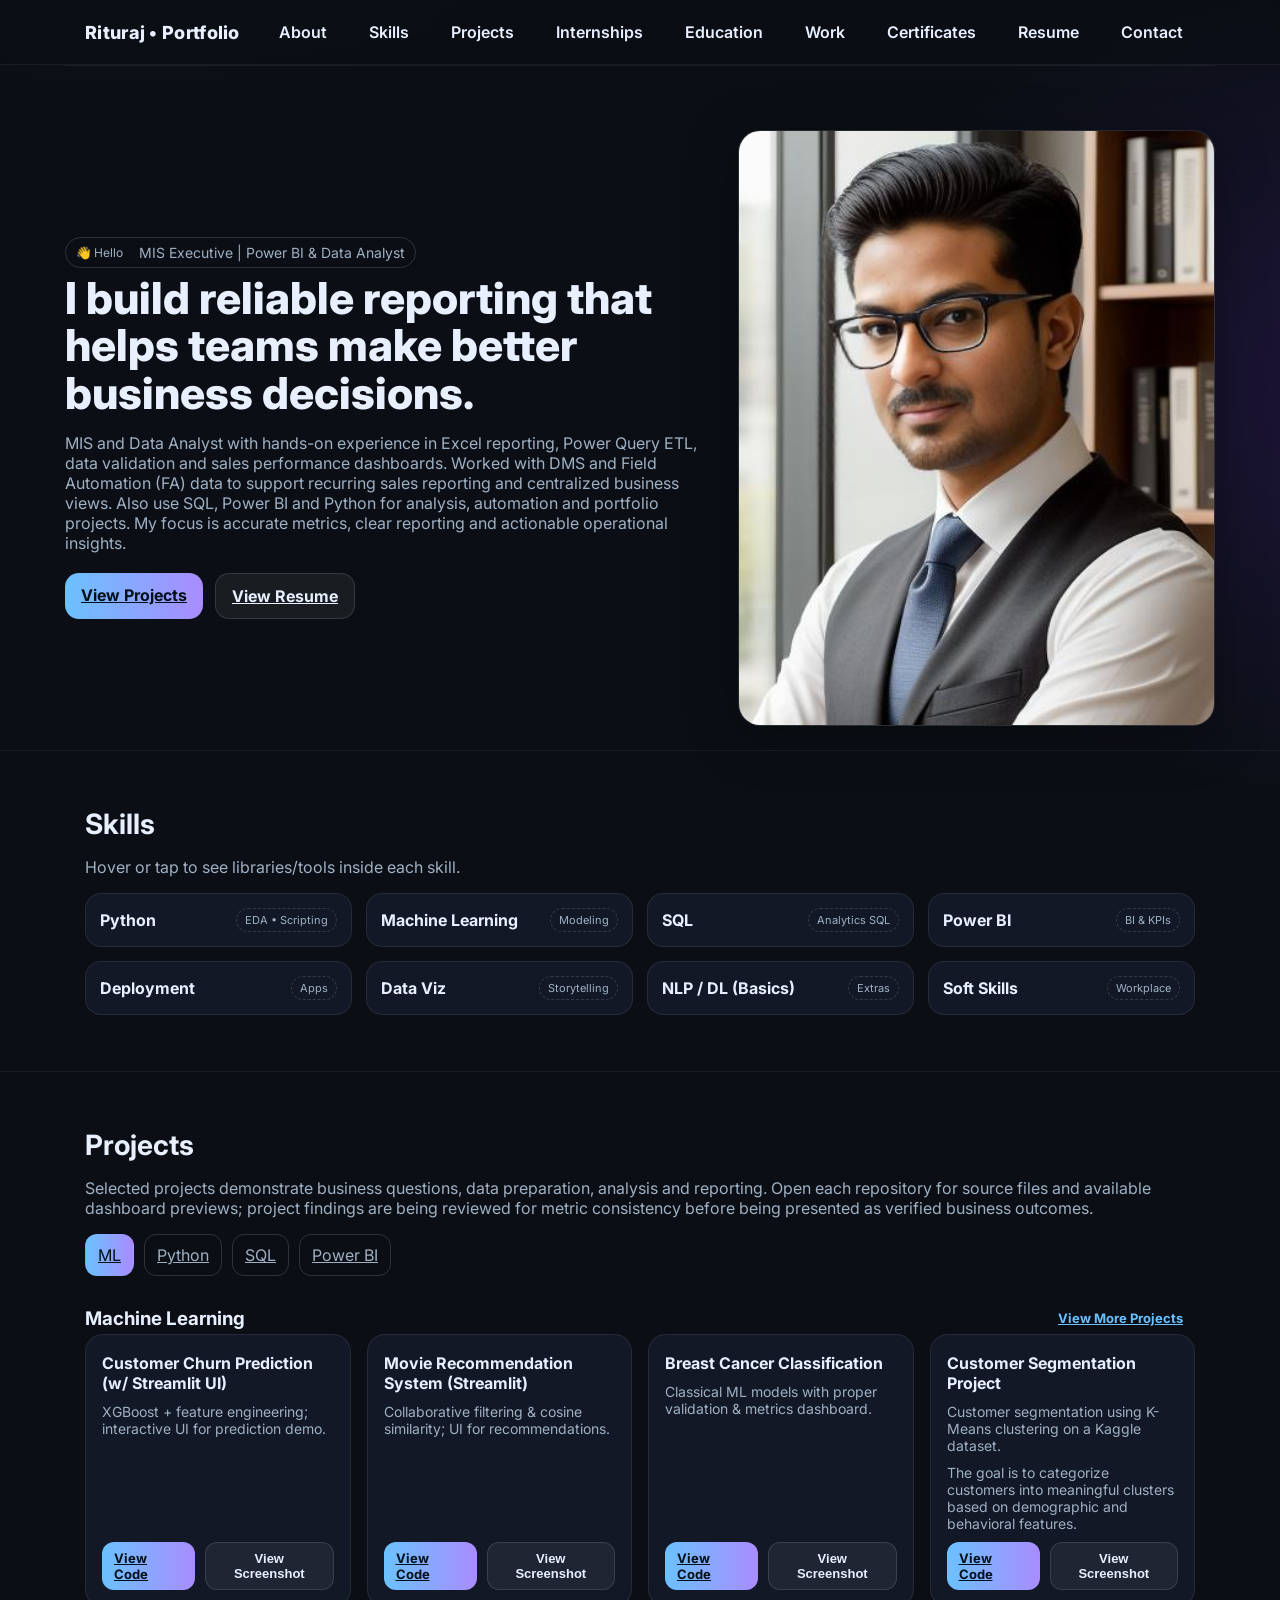
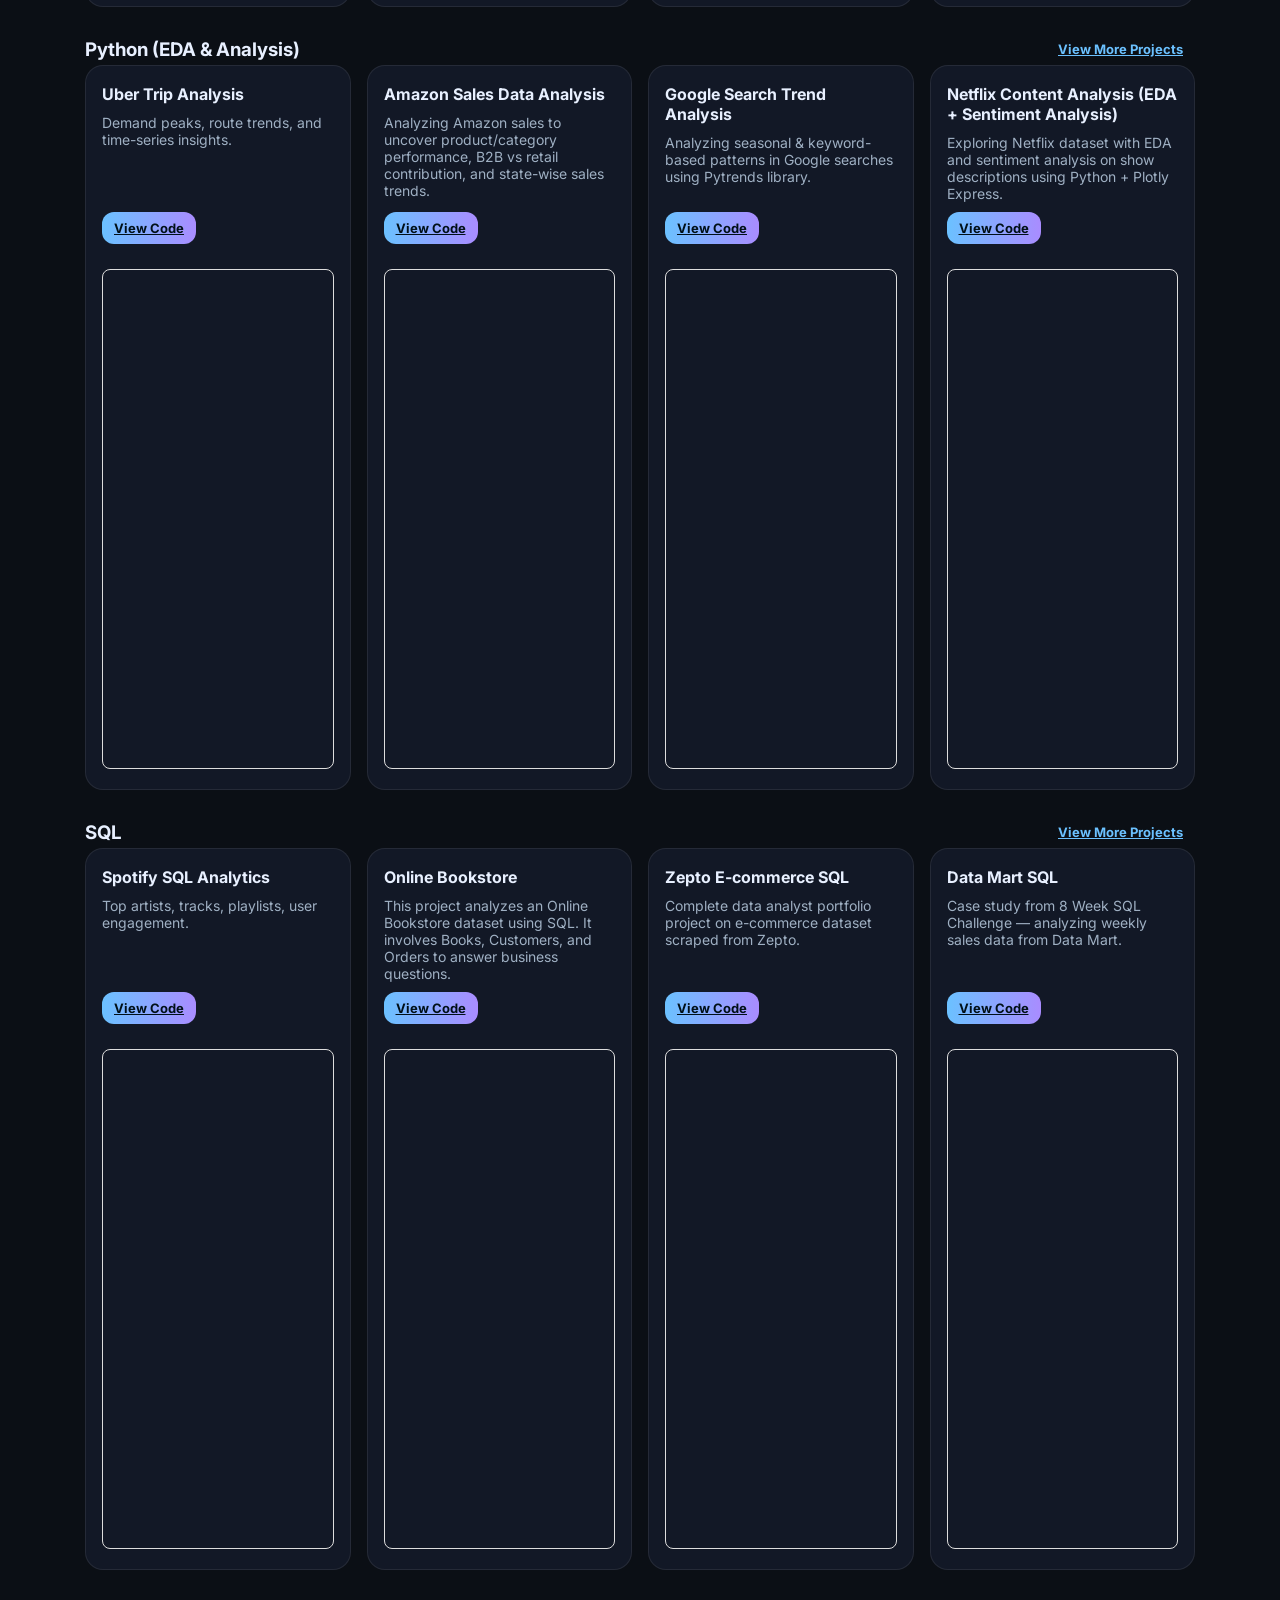
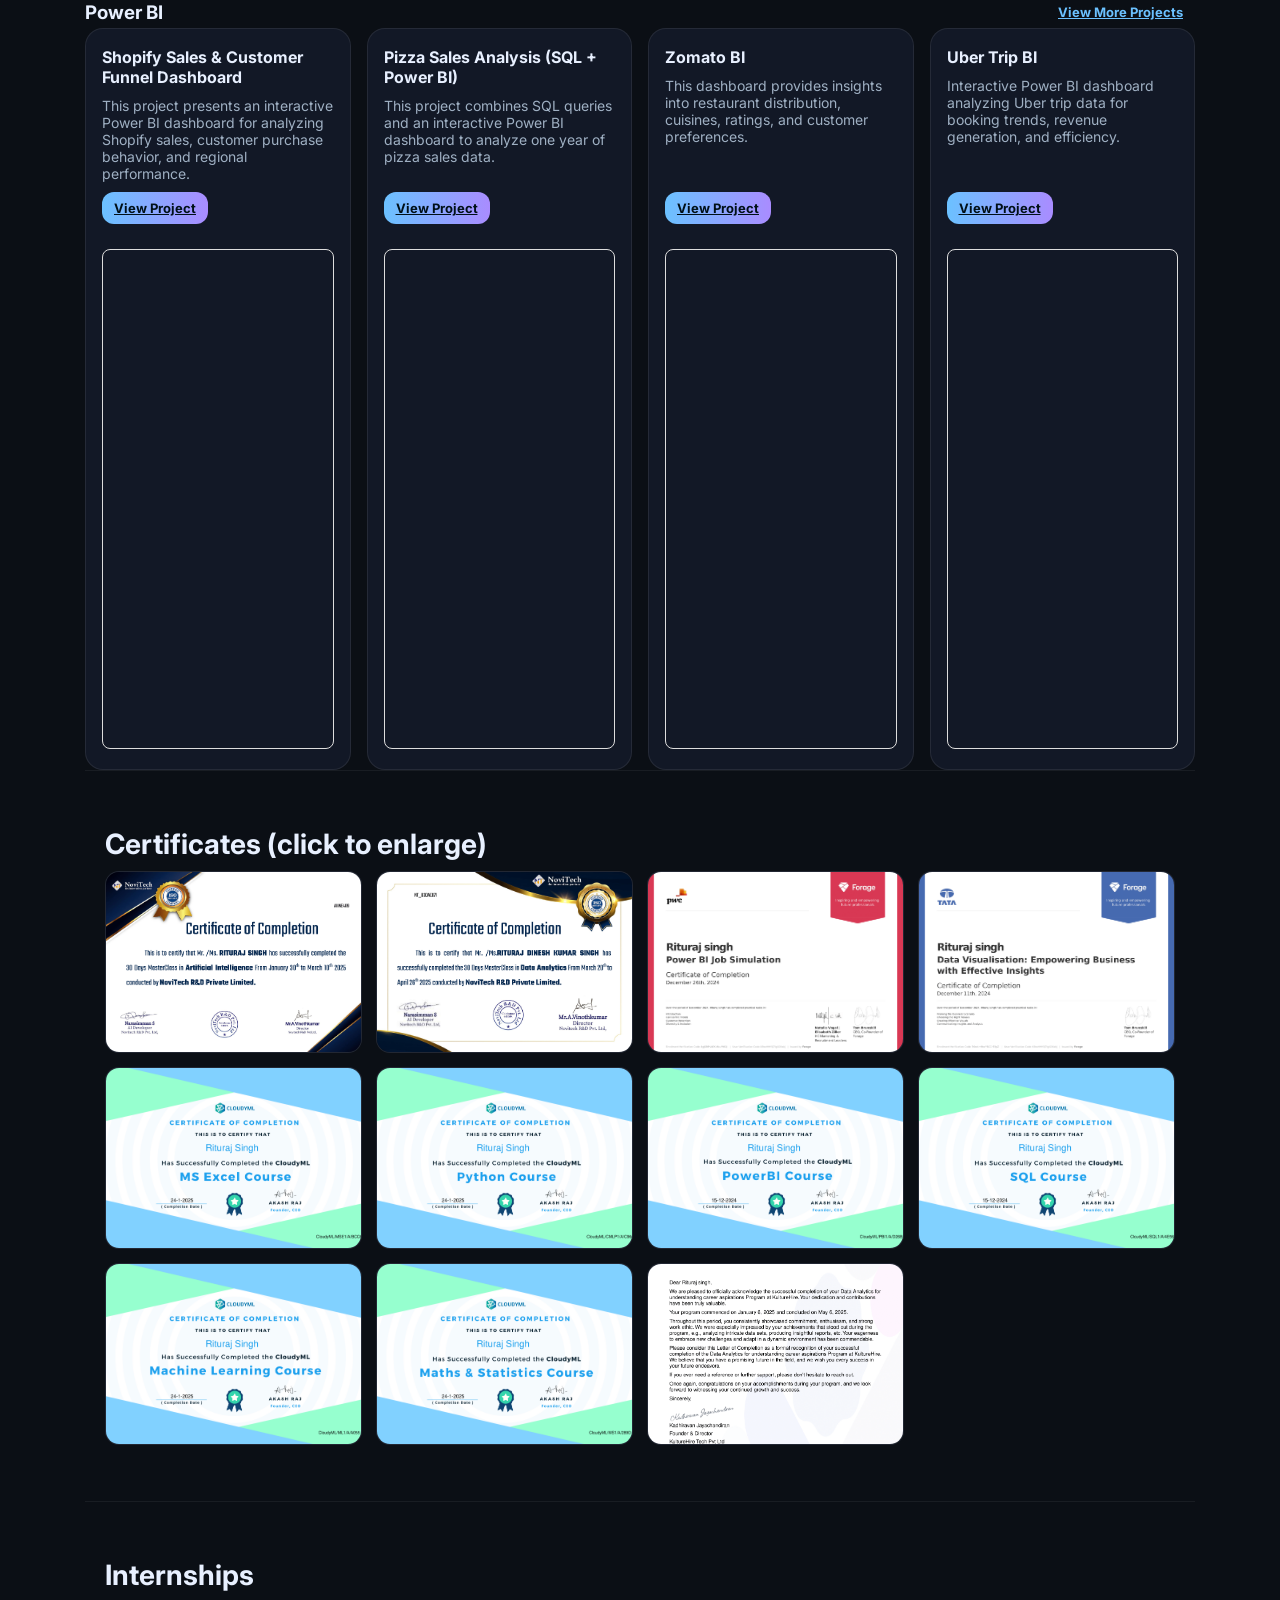
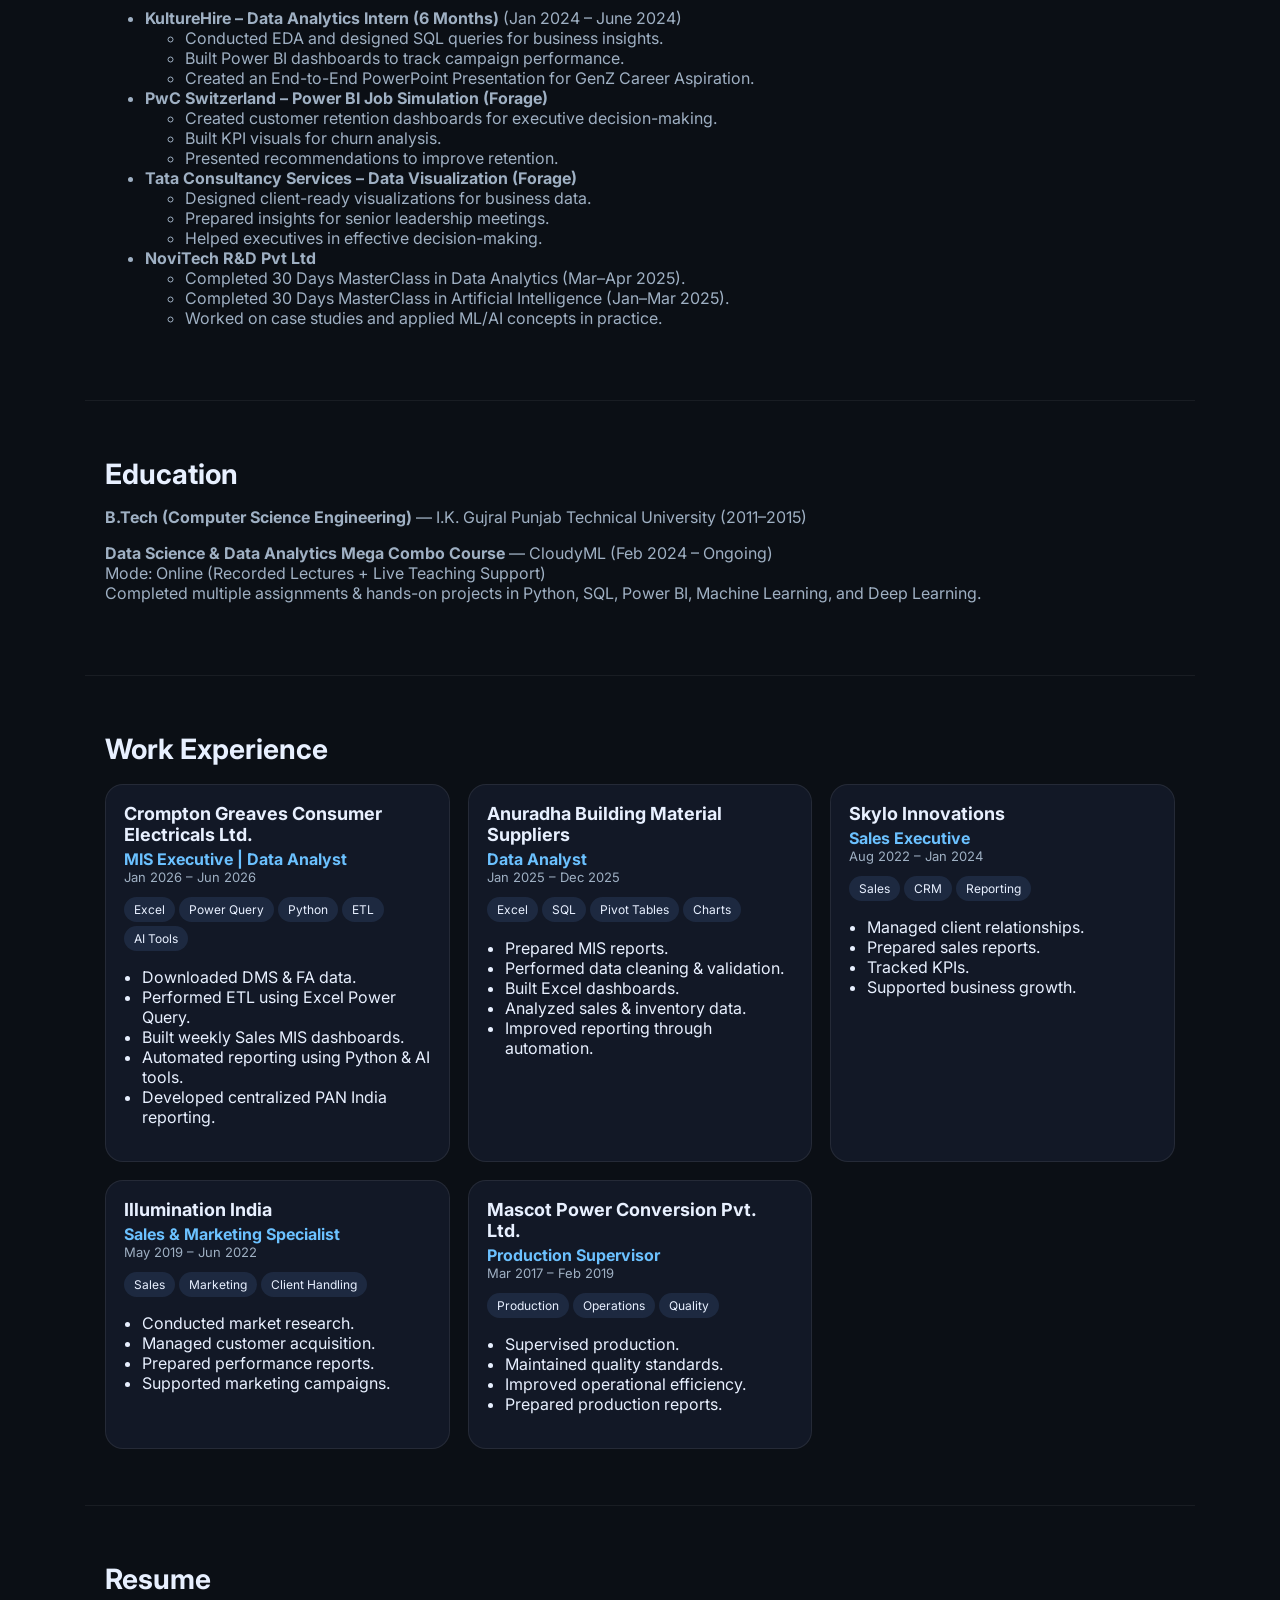
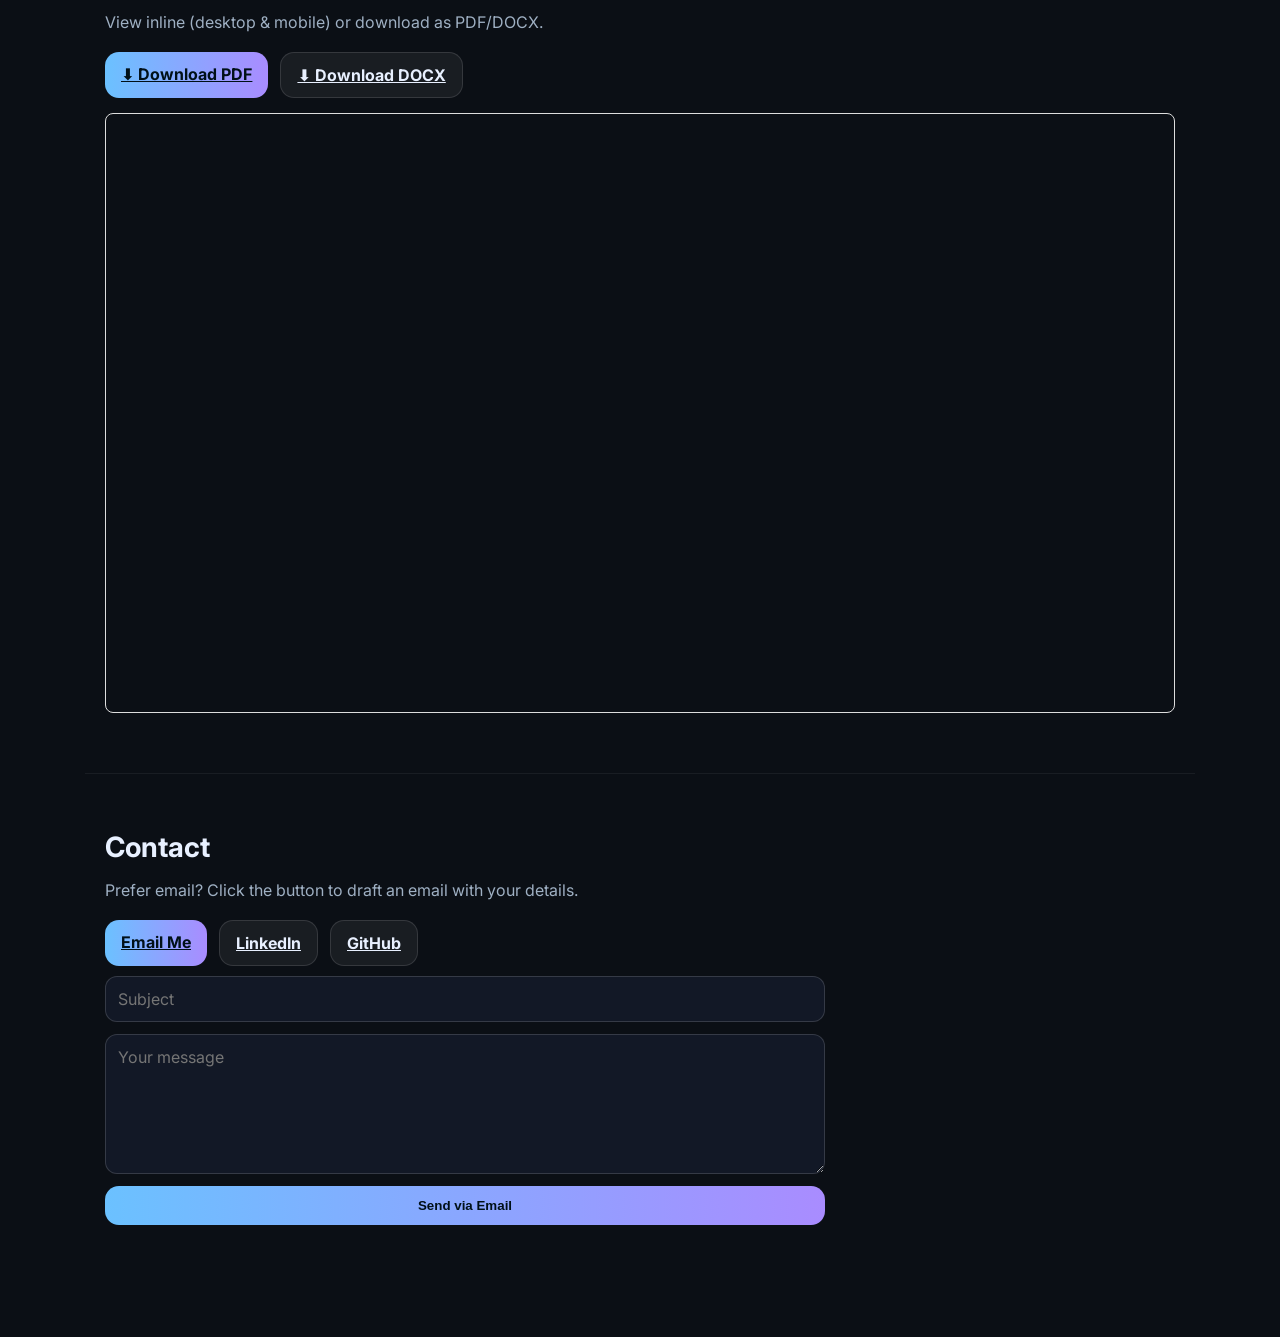
==== commit f57c0423: "Position portfolio for MIS and Power BI analyst roles" ====
--- a/index.html
+++ b/index.html
@@ -4,8 +4,8 @@
 <head>
 <meta charset="utf-8"/>
 <meta content="width=device-width, initial-scale=1" name="viewport"/>
-<title>Rituraj Singh — Data Analyst | Aspiring Data Scientist</title>
-<meta content="Portfolio of Rituraj Singh — Data Analyst &amp; aspiring Data Scientist. Python, SQL, Power BI, Machine Learning, Streamlit." name="description"/>
+<title>Rituraj Singh | MIS Executive & Power BI Data Analyst</title>
+<meta content="Rituraj Singh — MIS Executive and Data Analyst focused on sales reporting, Excel, Power Query, SQL, Power BI dashboards, data quality and business operations analytics." name="description"/>
 <link href="https://fonts.googleapis.com" rel="preconnect"/>
 <link crossorigin="" href="https://fonts.gstatic.com" rel="preconnect"/>
 <link href="https://fonts.googleapis.com/css2?family=Inter:wght@400;500;600;700;800&amp;display=swap" rel="stylesheet"/>
@@ -132,10 +132,10 @@
 <div>
 <span class="badge">👋 Hello
         <span class="spacer"></span>
-<span class="kicker">Data Analyst | MIS Executive | Python Automation</span>
+<span class="kicker">MIS Executive | Power BI &amp; Data Analyst</span>
 </span>
-<h2 class="title">Hi, I'm Rituraj — I turn raw data into clear business decisions.</h2>
-<p class="lead">Data Analyst with hands-on experience in Microsoft Excel, SQL, Python and ETL processes. Experienced in building automated reporting solutions, Excel dashboards, data transformation and business analytics. Worked on enterprise sales reporting using DMS and Field Automation (FA) data while automating reporting workflows with Python and AI tools.</p>
+<h2 class="title">I build reliable reporting that helps teams make better business decisions.</h2>
+<p class="lead">MIS and Data Analyst with hands-on experience in Excel reporting, Power Query ETL, data validation and sales performance dashboards. Worked with DMS and Field Automation (FA) data to support recurring sales reporting and centralized business views. Also use SQL, Power BI and Python for analysis, automation and portfolio projects. My focus is accurate metrics, clear reporting and actionable operational insights.</p>
 <div class="cta">
 <a class="btn btn-primary" href="#projects">View Projects</a>
 <a class="btn btn-ghost" href="#resume">View Resume</a>
@@ -214,7 +214,7 @@
 <section id="projects">
 <div class="wrap">
 <h2>Projects</h2>
-<p class="muted">Each category shows 4 featured projects. Buttons open GitHub code and screenshots (for Streamlit/BI UIs).</p>
+<p class="muted">Selected projects demonstrate business questions, data preparation, analysis and reporting. Open each repository for source files and available dashboard previews; project findings are being reviewed for metric consistency before being presented as verified business outcomes.</p>
 <!-- Tabs just for quick jump links -->
 <div class="tabs">
 <a class="tab active" href="#ml">ML</a>
